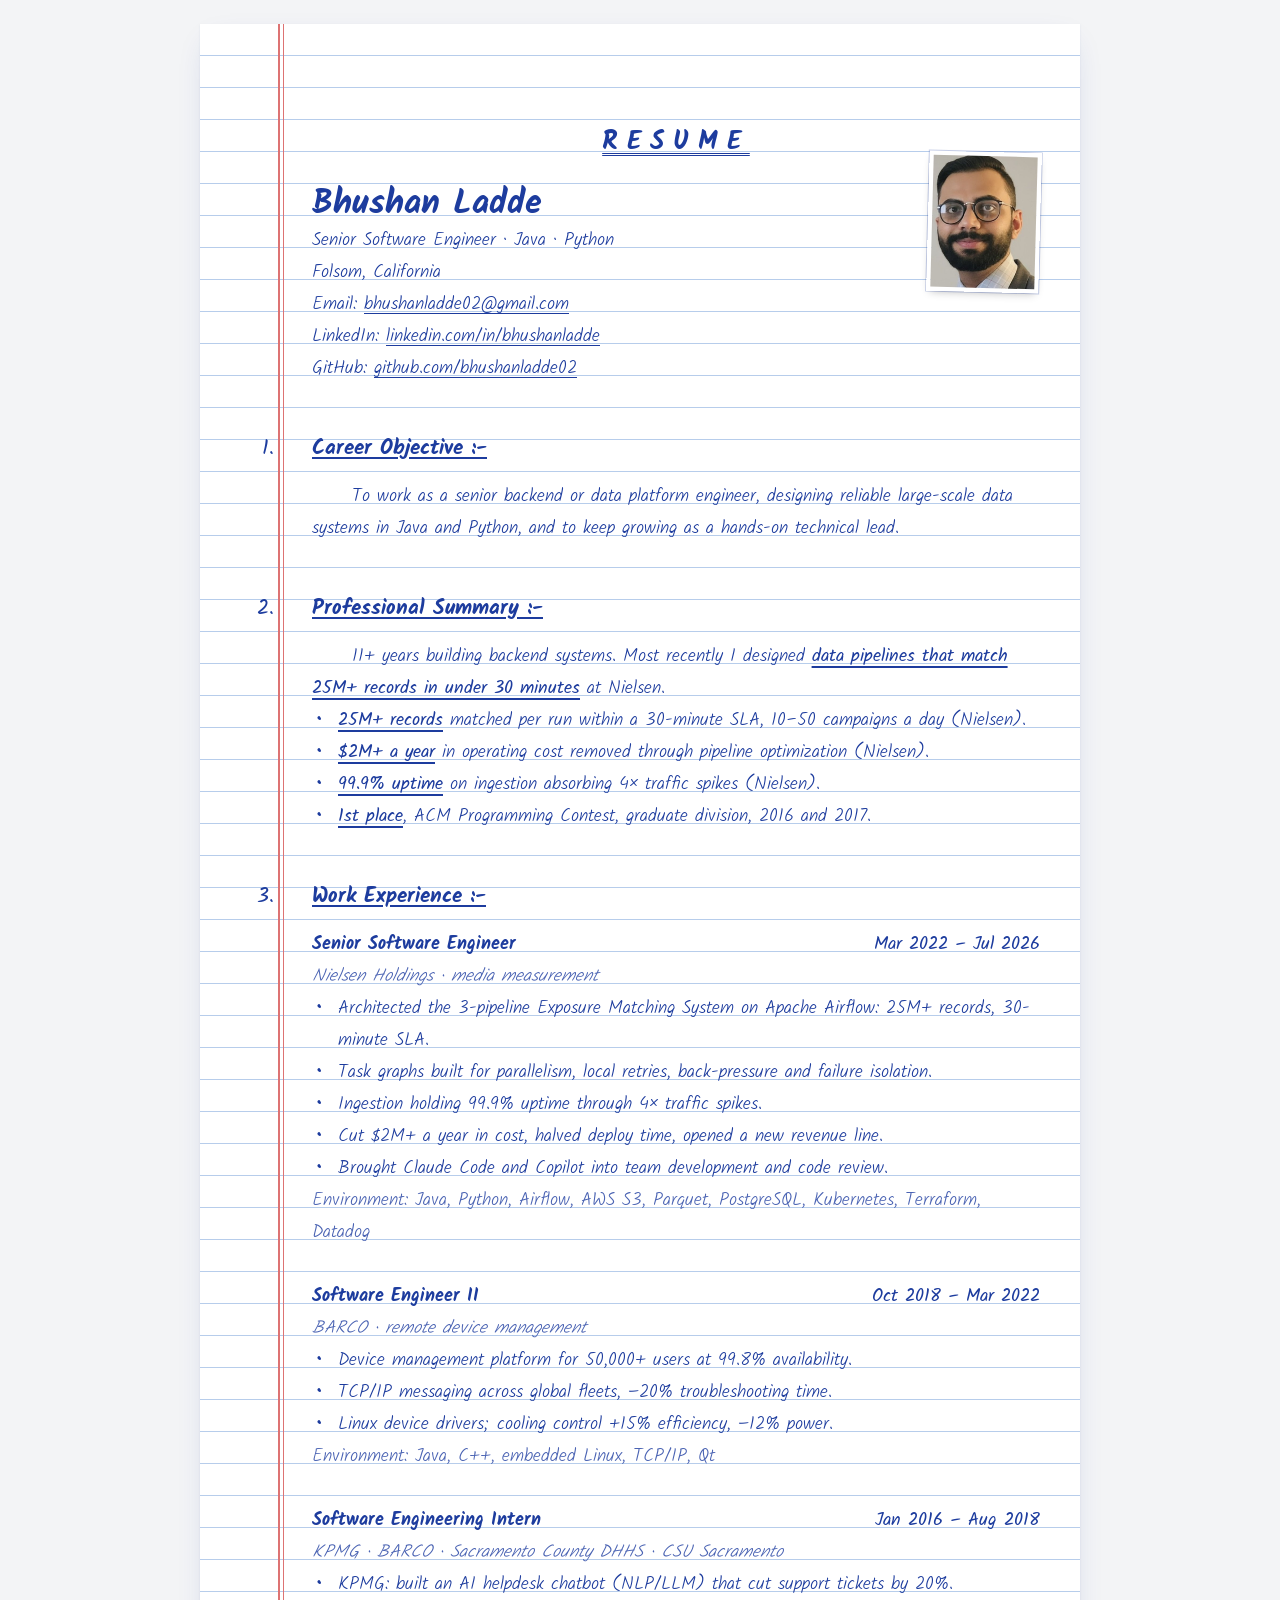
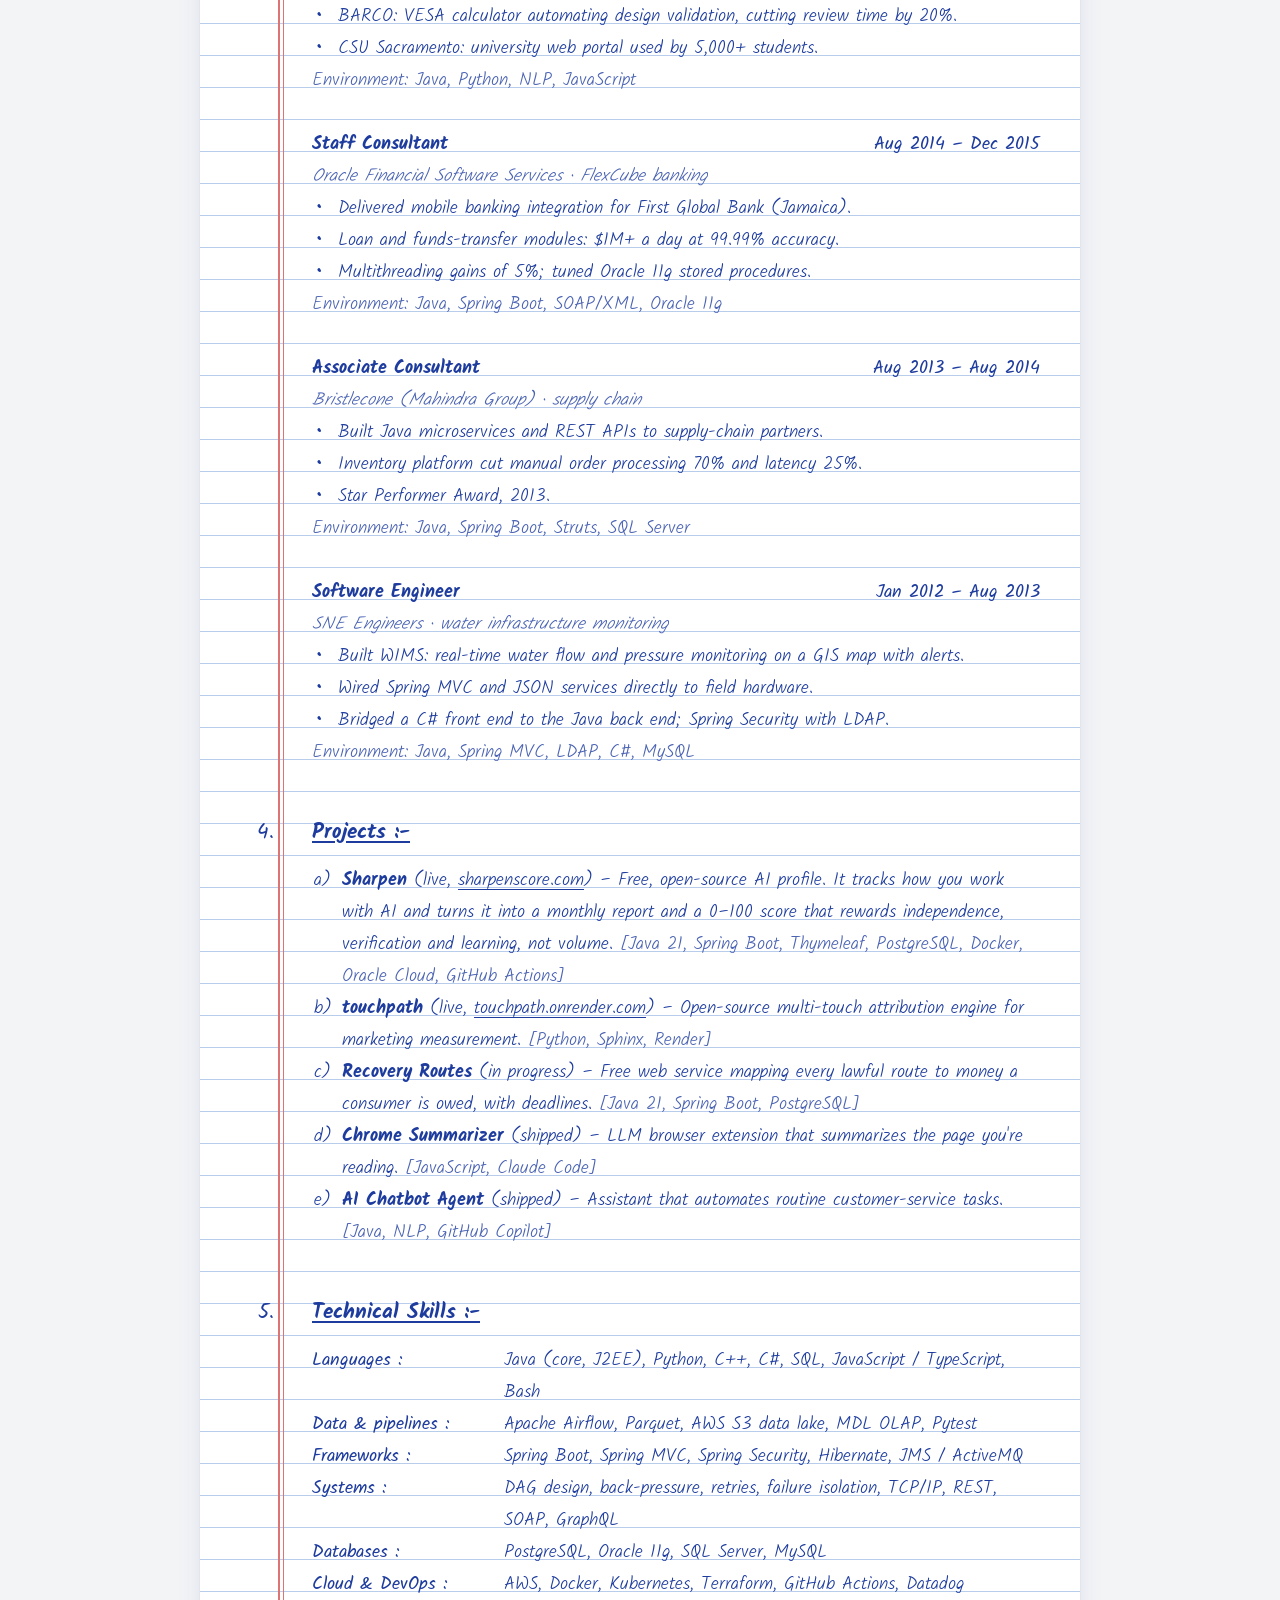
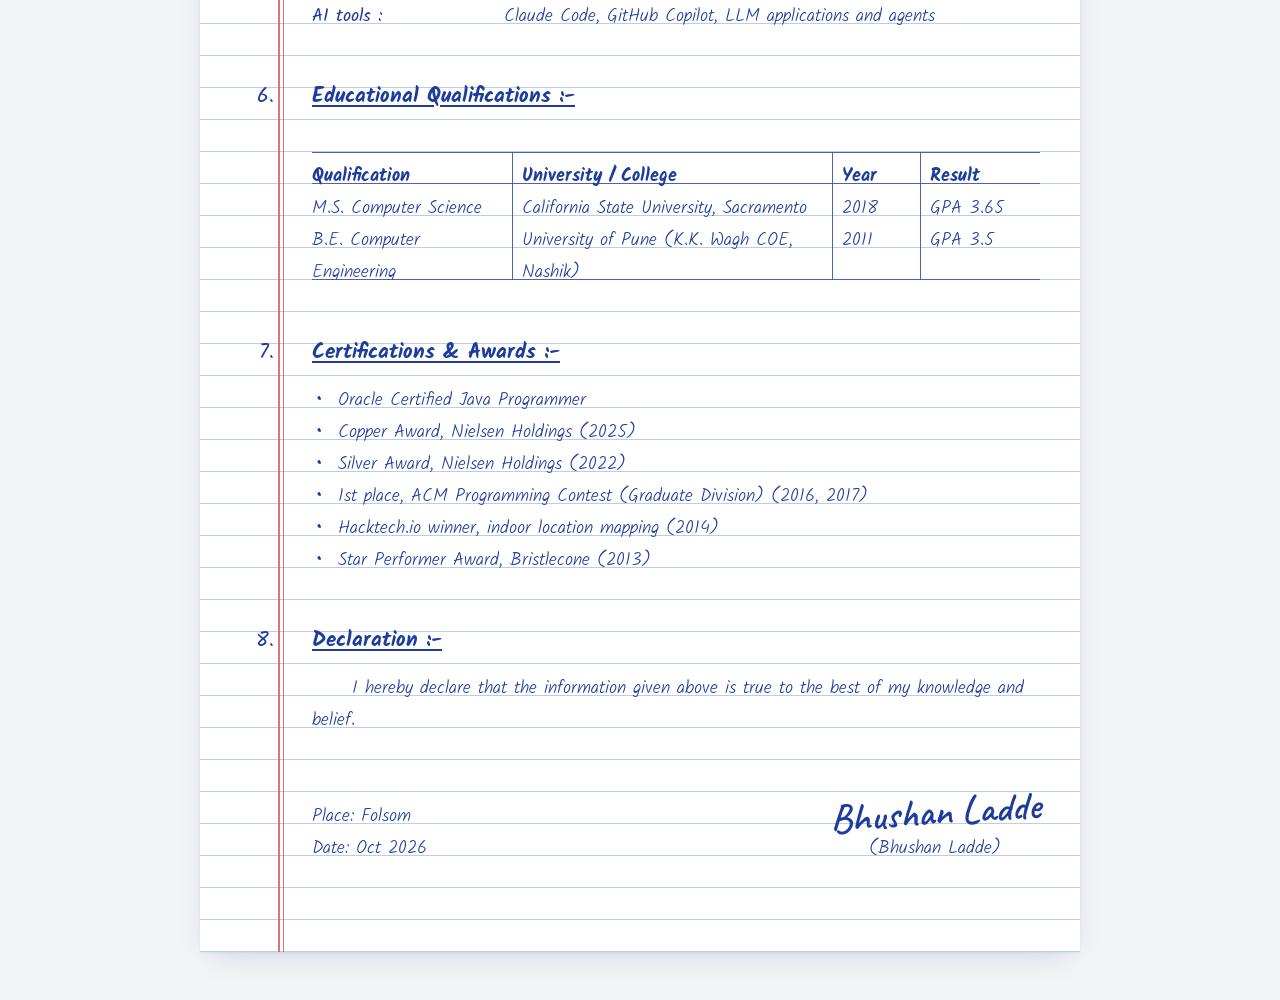
==== docs/index.html @ f9eb2c35 "Handwritten résumé site with Python build" ====
<!doctype html>
<html lang="en">
<head>
<meta charset="utf-8">
<meta name="viewport" content="width=device-width, initial-scale=1, viewport-fit=cover">
<title>Bhushan Ladde Résumé</title>
<meta name="description" content="Bhushan Ladde — Senior Software Engineer · Java · Python">
<link rel="stylesheet" href="style.css">
</head>
<body>
<main class="sheet">
  <img class="photo" src="headshot.jpg" alt="Bhushan Ladde" width="112" height="140">

  <p class="doc-title">RESUME</p>

  <header class="head">
    <h1>Bhushan Ladde</h1>
    <p>Senior Software Engineer · Java · Python</p>
    <p>Folsom, California</p>
    <p>Email: <a href="mailto:bhushanladde02@gmail.com">bhushanladde02@gmail.com</a></p>
    <p>LinkedIn: <a href="https://linkedin.com/in/bhushanladde" target="_blank" rel="noopener">linkedin.com/in/bhushanladde</a></p>
    <p>GitHub: <a href="https://github.com/bhushanladde02" target="_blank" rel="noopener">github.com/bhushanladde02</a></p>
  </header>

  <section>
    <h2><span class="no">1.</span>Career Objective :-</h2>
    <p class="para">To work as a senior backend or data platform engineer, designing reliable large-scale data systems in Java and Python, and to keep growing as a hands-on technical lead.</p>
  </section>

  <section>
    <h2><span class="no">2.</span>Professional Summary :-</h2>
    <p class="para">11+ years building backend systems. Most recently I designed <mark>data pipelines that match 25M+ records in under 30 minutes</mark> at Nielsen.</p>
    <ul class="pts">
      <li><mark>25M+ records</mark> matched per run within a 30-minute SLA, 10–50 campaigns a day (Nielsen).</li>
      <li><mark>$2M+ a year</mark> in operating cost removed through pipeline optimization (Nielsen).</li>
      <li><mark>99.9% uptime</mark> on ingestion absorbing 4× traffic spikes (Nielsen).</li>
      <li><mark>1st place</mark>, ACM Programming Contest, graduate division, 2016 and 2017.</li>
    </ul>
  </section>

  <section>
    <h2><span class="no">3.</span>Work Experience :-</h2>
    <article class="job">
      <div class="job-top"><b>Senior Software Engineer</b><span class="when">Mar 2022 – Jul 2026</span></div>
      <p class="org">Nielsen Holdings · media measurement</p>
      <ul>
        <li>Architected the 3-pipeline Exposure Matching System on Apache Airflow: 25M+ records, 30-minute SLA.</li>
        <li>Task graphs built for parallelism, local retries, back-pressure and failure isolation.</li>
        <li>Ingestion holding 99.9% uptime through 4× traffic spikes.</li>
        <li>Cut $2M+ a year in cost, halved deploy time, opened a new revenue line.</li>
        <li>Brought Claude Code and Copilot into team development and code review.</li>
      </ul>
      <p class="tech">Environment: Java, Python, Airflow, AWS S3, Parquet, PostgreSQL, Kubernetes, Terraform, Datadog</p>
    </article>
    <article class="job">
      <div class="job-top"><b>Software Engineer II</b><span class="when">Oct 2018 – Mar 2022</span></div>
      <p class="org">BARCO · remote device management</p>
      <ul>
        <li>Device management platform for 50,000+ users at 99.8% availability.</li>
        <li>TCP/IP messaging across global fleets, −20% troubleshooting time.</li>
        <li>Linux device drivers; cooling control +15% efficiency, −12% power.</li>
      </ul>
      <p class="tech">Environment: Java, C++, embedded Linux, TCP/IP, Qt</p>
    </article>
    <article class="job">
      <div class="job-top"><b>Software Engineering Intern</b><span class="when">Jan 2016 – Aug 2018</span></div>
      <p class="org">KPMG · BARCO · Sacramento County DHHS · CSU Sacramento</p>
      <ul>
        <li>KPMG: built an AI helpdesk chatbot (NLP/LLM) that cut support tickets by 20%.</li>
        <li>BARCO: VESA calculator automating design validation, cutting review time by 20%.</li>
        <li>CSU Sacramento: university web portal used by 5,000+ students.</li>
      </ul>
      <p class="tech">Environment: Java, Python, NLP, JavaScript</p>
    </article>
    <article class="job">
      <div class="job-top"><b>Staff Consultant</b><span class="when">Aug 2014 – Dec 2015</span></div>
      <p class="org">Oracle Financial Software Services · FlexCube banking</p>
      <ul>
        <li>Delivered mobile banking integration for First Global Bank (Jamaica).</li>
        <li>Loan and funds-transfer modules: $1M+ a day at 99.99% accuracy.</li>
        <li>Multithreading gains of 5%; tuned Oracle 11g stored procedures.</li>
      </ul>
      <p class="tech">Environment: Java, Spring Boot, SOAP/XML, Oracle 11g</p>
    </article>
    <article class="job">
      <div class="job-top"><b>Associate Consultant</b><span class="when">Aug 2013 – Aug 2014</span></div>
      <p class="org">Bristlecone (Mahindra Group) · supply chain</p>
      <ul>
        <li>Built Java microservices and REST APIs to supply-chain partners.</li>
        <li>Inventory platform cut manual order processing 70% and latency 25%.</li>
        <li>Star Performer Award, 2013.</li>
      </ul>
      <p class="tech">Environment: Java, Spring Boot, Struts, SQL Server</p>
    </article>
    <article class="job">
      <div class="job-top"><b>Software Engineer</b><span class="when">Jan 2012 – Aug 2013</span></div>
      <p class="org">SNE Engineers · water infrastructure monitoring</p>
      <ul>
        <li>Built WIMS: real-time water flow and pressure monitoring on a GIS map with alerts.</li>
        <li>Wired Spring MVC and JSON services directly to field hardware.</li>
        <li>Bridged a C# front end to the Java back end; Spring Security with LDAP.</li>
      </ul>
      <p class="tech">Environment: Java, Spring MVC, LDAP, C#, MySQL</p>
    </article>
  </section>

  <section>
    <h2><span class="no">4.</span>Projects :-</h2>
    <ol class="projects">
      <li><b>Sharpen</b> (live, <a href="https://sharpenscore.com" target="_blank" rel="noopener">sharpenscore.com</a>) – Free, open-source AI profile. It tracks how you work with AI and turns it into a monthly report and a 0–100 score that rewards independence, verification and learning, not volume. <span class="stack">[Java 21, Spring Boot, Thymeleaf, PostgreSQL, Docker, Oracle Cloud, GitHub Actions]</span></li>
      <li><b>touchpath</b> (live, <a href="https://touchpath.onrender.com" target="_blank" rel="noopener">touchpath.onrender.com</a>) – Open-source multi-touch attribution engine for marketing measurement. <span class="stack">[Python, Sphinx, Render]</span></li>
      <li><b>Recovery Routes</b> (in progress) – Free web service mapping every lawful route to money a consumer is owed, with deadlines. <span class="stack">[Java 21, Spring Boot, PostgreSQL]</span></li>
      <li><b>Chrome Summarizer</b> (shipped) – LLM browser extension that summarizes the page you&#x27;re reading. <span class="stack">[JavaScript, Claude Code]</span></li>
      <li><b>AI Chatbot Agent</b> (shipped) – Assistant that automates routine customer-service tasks. <span class="stack">[Java, NLP, GitHub Copilot]</span></li>
    </ol>
  </section>

  <section>
    <h2><span class="no">5.</span>Technical Skills :-</h2>
    <dl class="kv">
      <dt>Languages</dt><dd>Java (core, J2EE), Python, C++, C#, SQL, JavaScript / TypeScript, Bash</dd>
      <dt>Data &amp; pipelines</dt><dd>Apache Airflow, Parquet, AWS S3 data lake, MDL OLAP, Pytest</dd>
      <dt>Frameworks</dt><dd>Spring Boot, Spring MVC, Spring Security, Hibernate, JMS / ActiveMQ</dd>
      <dt>Systems</dt><dd>DAG design, back-pressure, retries, failure isolation, TCP/IP, REST, SOAP, GraphQL</dd>
      <dt>Databases</dt><dd>PostgreSQL, Oracle 11g, SQL Server, MySQL</dd>
      <dt>Cloud &amp; DevOps</dt><dd>AWS, Docker, Kubernetes, Terraform, GitHub Actions, Datadog</dd>
      <dt>AI tools</dt><dd>Claude Code, GitHub Copilot, LLM applications and agents</dd>
    </dl>
  </section>

  <section>
    <h2><span class="no">6.</span>Educational Qualifications :-</h2>
    <div class="table-wrap">
      <div class="edu" role="table" aria-label="Educational qualifications">
        <div class="tr th" role="row"><span role="columnheader"><i>Qualification</i></span><span role="columnheader"><i>University / College</i></span><span role="columnheader"><i>Year</i></span><span role="columnheader"><i>Result</i></span></div>
        <div class="tr" role="row"><span role="cell"><i>M.S. Computer Science</i></span><span role="cell"><i>California State University, Sacramento</i></span><span role="cell"><i>2018</i></span><span role="cell"><i>GPA 3.65</i></span></div>
        <div class="tr" role="row"><span role="cell"><i>B.E. Computer Engineering</i></span><span role="cell"><i>University of Pune (K.K. Wagh COE, Nashik)</i></span><span role="cell"><i>2011</i></span><span role="cell"><i>GPA 3.5</i></span></div>
      </div>
    </div>
  </section>

  <section>
    <h2><span class="no">7.</span>Certifications &amp; Awards :-</h2>
    <ul class="pts">
      <li>Oracle Certified Java Programmer</li>
      <li>Copper Award, Nielsen Holdings (2025)</li>
      <li>Silver Award, Nielsen Holdings (2022)</li>
      <li>1st place, ACM Programming Contest (Graduate Division) (2016, 2017)</li>
      <li>Hacktech.io winner, indoor location mapping (2014)</li>
      <li>Star Performer Award, Bristlecone (2013)</li>
    </ul>
  </section>

  <section>
    <h2><span class="no">8.</span>Declaration :-</h2>
    <p class="para">I hereby declare that the information given above is true to the best of my knowledge and belief.</p>
    <div class="sign">
      <div><p>Place: Folsom</p><p>Date: Oct 2026</p></div>
      <div class="sig"><p class="scrawl">Bhushan Ladde</p><p>(Bhushan Ladde)</p></div>
    </div>
  </section>
</main>
</body>
</html>
---- docs/style.css ----
/* Handwritten résumé on an exam answer sheet.
   Rule: every line box is 32px (or 64px) tall and every gap is a multiple of 32px,
   so all writing sits on the printed lines. Nothing in the flow may add borders or
   odd padding on top/bottom; decorative lines use box-shadow, which takes no space. */
@font-face{font-family:"Kalam";font-style:normal;font-weight:300;font-display:swap;src:url(fonts/kalam-latin-300-normal.woff2) format("woff2")}
@font-face{font-family:"Kalam";font-style:normal;font-weight:400;font-display:swap;src:url(fonts/kalam-latin-400-normal.woff2) format("woff2")}
@font-face{font-family:"Kalam";font-style:normal;font-weight:700;font-display:swap;src:url(fonts/kalam-latin-700-normal.woff2) format("woff2")}
@font-face{font-family:"Caveat";font-style:normal;font-weight:600;font-display:swap;src:url(fonts/caveat-latin-600-normal.woff2) format("woff2")}

:root{
  --paper:#FFFFFF; --desk:#F3F4F6;
  --ink:#1D3C9E;          /* blue ballpoint */
  --ink-soft:#4A63B3;     /* same ink, lighter pressure */
  --rule:#B7CDEB;         /* printed blue lines */
  --margin:#DD7373;       /* red margin */
  --u:32px;
  --hand:"Kalam","Segoe Print","Bradley Hand","Comic Neue",cursive;
  --sign:"Caveat","Segoe Script","Bradley Hand",cursive;
  --pad-left:112px; --margin-x:84px;
  color-scheme:light;
}
@media (max-width:640px){:root{--pad-left:52px;--margin-x:36px}}

*{box-sizing:border-box}
html,body{margin:0}
body{background:var(--desk);color:var(--ink);font-family:var(--hand);font-weight:300;font-size:18px;line-height:var(--u);
  padding-block:24px 48px;padding-left:max(12px,env(safe-area-inset-left,0px));padding-right:max(12px,env(safe-area-inset-right,0px))}
@media (max-width:640px){body{font-size:16.5px;padding-block:0;padding-left:max(0px,env(safe-area-inset-left,0px));padding-right:max(0px,env(safe-area-inset-right,0px))}}
h1,h2,p,ul,ol,dl,dd,dt{margin:0;padding:0}
ul,ol{list-style:none}
b,strong,h1,h2{font-weight:700}
a{color:var(--ink);text-decoration:underline;text-decoration-thickness:1px;text-underline-offset:4px}
a:focus-visible{outline:2px dashed var(--ink);outline-offset:2px}
/* Sit the ink on the printed line. Kalam's baseline lands 20px into each 32px line box;
   shifting text 9px (visual only, no layout change) puts it just above the rule.
   Two-line items (64px box) get a larger shift so their baseline meets the lower rule. */
.sheet :is(p,li,h1,h2,dt,dd,.job-top){position:relative;top:9px}
.sheet h2{top:24px}
.sheet .head h1{top:20px}
.sheet .doc-title{top:22px}
.sheet .scrawl{top:20px}
.tr span > i{font-style:normal;position:relative;top:9px}

mark{background:none;color:inherit;font-weight:400;text-decoration:underline;text-decoration-thickness:1.5px;text-underline-offset:5px}

/* the answer sheet */
.sheet{position:relative;max-width:880px;margin:0 auto;background-color:var(--paper);
  padding:calc(var(--u)*2) 40px calc(var(--u)*3) var(--pad-left);
  background-image:
    linear-gradient(to right,transparent calc(var(--margin-x) - 6px),var(--margin) calc(var(--margin-x) - 6px) calc(var(--margin-x) - 4.5px),transparent calc(var(--margin-x) - 4.5px) calc(var(--margin-x) - 1.5px),var(--margin) calc(var(--margin-x) - 1.5px) var(--margin-x),transparent var(--margin-x)),
    linear-gradient(to bottom,transparent calc(var(--u) - 1px),var(--rule) calc(var(--u) - 1px));
  background-size:100% 100%,100% var(--u);
  box-shadow:0 1px 2px rgba(29,60,158,.08),0 10px 30px -12px rgba(29,60,158,.22)}
@media (max-width:640px){.sheet{padding-right:16px;box-shadow:none}}

/* pasted passport photo */
.photo{position:absolute;top:calc(var(--u)*4);right:40px;width:112px;height:140px;object-fit:cover;object-position:50% 25%;
  border:4px solid #fff;box-shadow:0 0 0 1px rgba(29,60,158,.25),0 4px 10px -4px rgba(0,0,0,.3);transform:rotate(1.5deg)}
@media (max-width:640px){.photo{top:calc(var(--u)*4);right:14px;width:80px;height:100px;border-width:3px}}

.doc-title{text-align:center;font-weight:700;font-size:26px;line-height:calc(var(--u)*2);letter-spacing:.35em;
  text-decoration:underline double;text-decoration-thickness:1px;text-underline-offset:4px}

.head{padding-right:160px}
@media (max-width:640px){.head{padding-right:96px}}
.head h1{font-size:34px;line-height:calc(var(--u)*2)}
@media (max-width:640px){.head h1{font-size:26px}}
.head p{overflow-wrap:anywhere}

section{margin-top:var(--u)}
h2{position:relative;font-size:21px;line-height:calc(var(--u)*2);text-decoration:underline;text-decoration-thickness:1.5px;text-underline-offset:3px}
h2 .no{position:absolute;right:100%;margin-right:calc(var(--pad-left) - var(--margin-x) + 10px);text-decoration:none;font-weight:400;display:inline-block}
@media (max-width:640px){h2{font-size:19px}}
.para{text-indent:2.2em}

.pts li,.job li{position:relative;padding-left:26px}
.pts li::before,.job li::before{content:"•";position:absolute;left:5px;font-weight:700}

.job + .job{margin-top:var(--u)}
.job-top{display:flex;justify-content:space-between;flex-wrap:wrap;column-gap:24px}
.job-top b{font-weight:700}
.job-top .when{font-weight:400;white-space:nowrap}
.job .org{color:var(--ink-soft);font-style:italic}
.job .tech{color:var(--ink-soft)}
.job .tech span{text-decoration:underline;text-underline-offset:4px}

.projects{counter-reset:p}
.projects li{position:relative;padding-left:30px;counter-increment:p}
.projects li::before{content:counter(p,lower-alpha) ")";position:absolute;left:2px}
.projects .stack{color:var(--ink-soft)}

.kv{display:grid;grid-template-columns:180px 1fr;column-gap:12px}
.kv dt{font-weight:400}
.kv dt::after{content:" :"}
@media (max-width:640px){.kv{grid-template-columns:1fr}.kv dt{font-weight:700}.kv dd{padding-left:16px}}

.table-wrap{overflow-x:auto;margin-top:var(--u)}
.edu{min-width:560px}
.edu{box-shadow:inset 0 -1px 0 var(--ink-soft)}
.tr{display:grid;grid-template-columns:1.25fr 2fr .55fr .75fr}
.th{font-weight:700;box-shadow:inset 0 -1px 0 var(--ink-soft),inset 0 1px 0 var(--ink-soft)}
.tr span{padding:0 10px;box-shadow:inset 1px 0 0 var(--ink-soft)}
.tr span:first-child{padding-left:0;box-shadow:none}

.sign{display:flex;justify-content:space-between;align-items:flex-end;flex-wrap:wrap;gap:0 24px;margin-top:var(--u)}
.sig{text-align:center}
.scrawl{font-family:var(--sign);font-weight:600;font-size:40px;line-height:calc(var(--u)*2);transform:rotate(-4deg)}
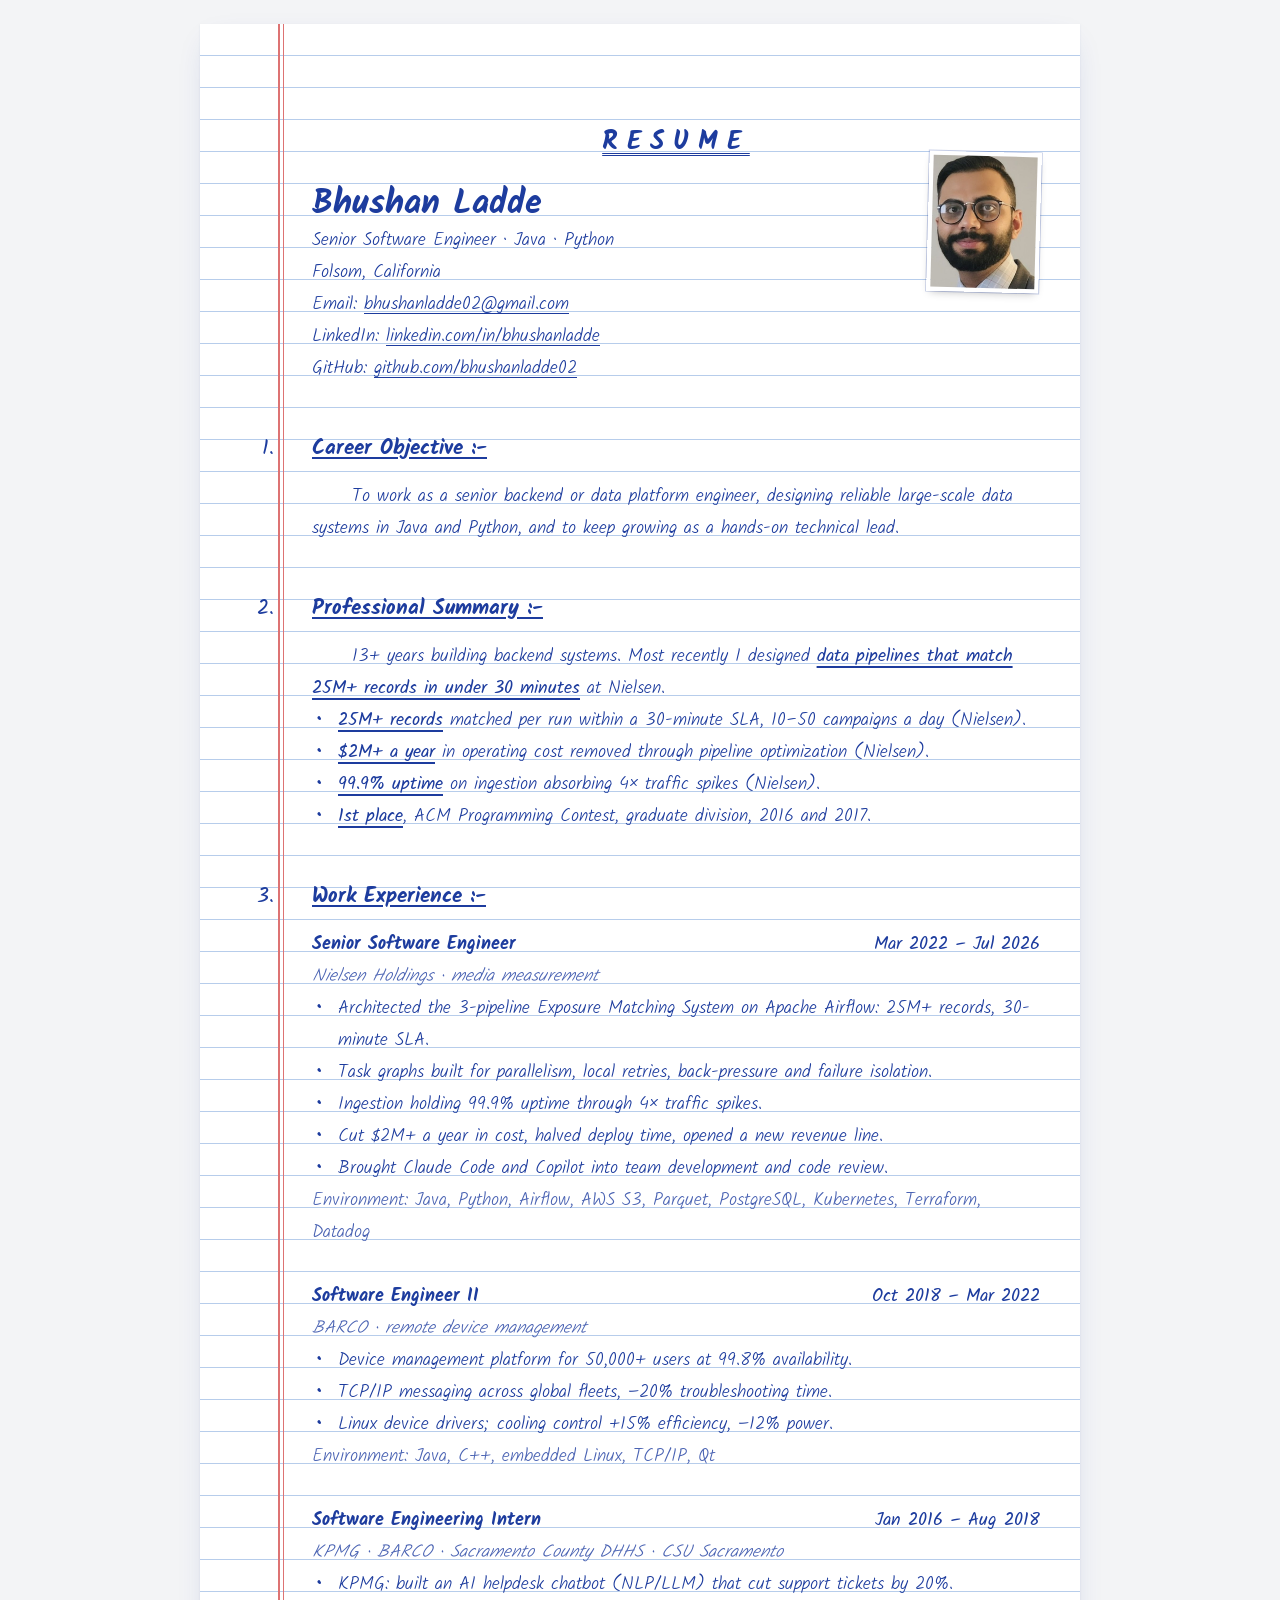
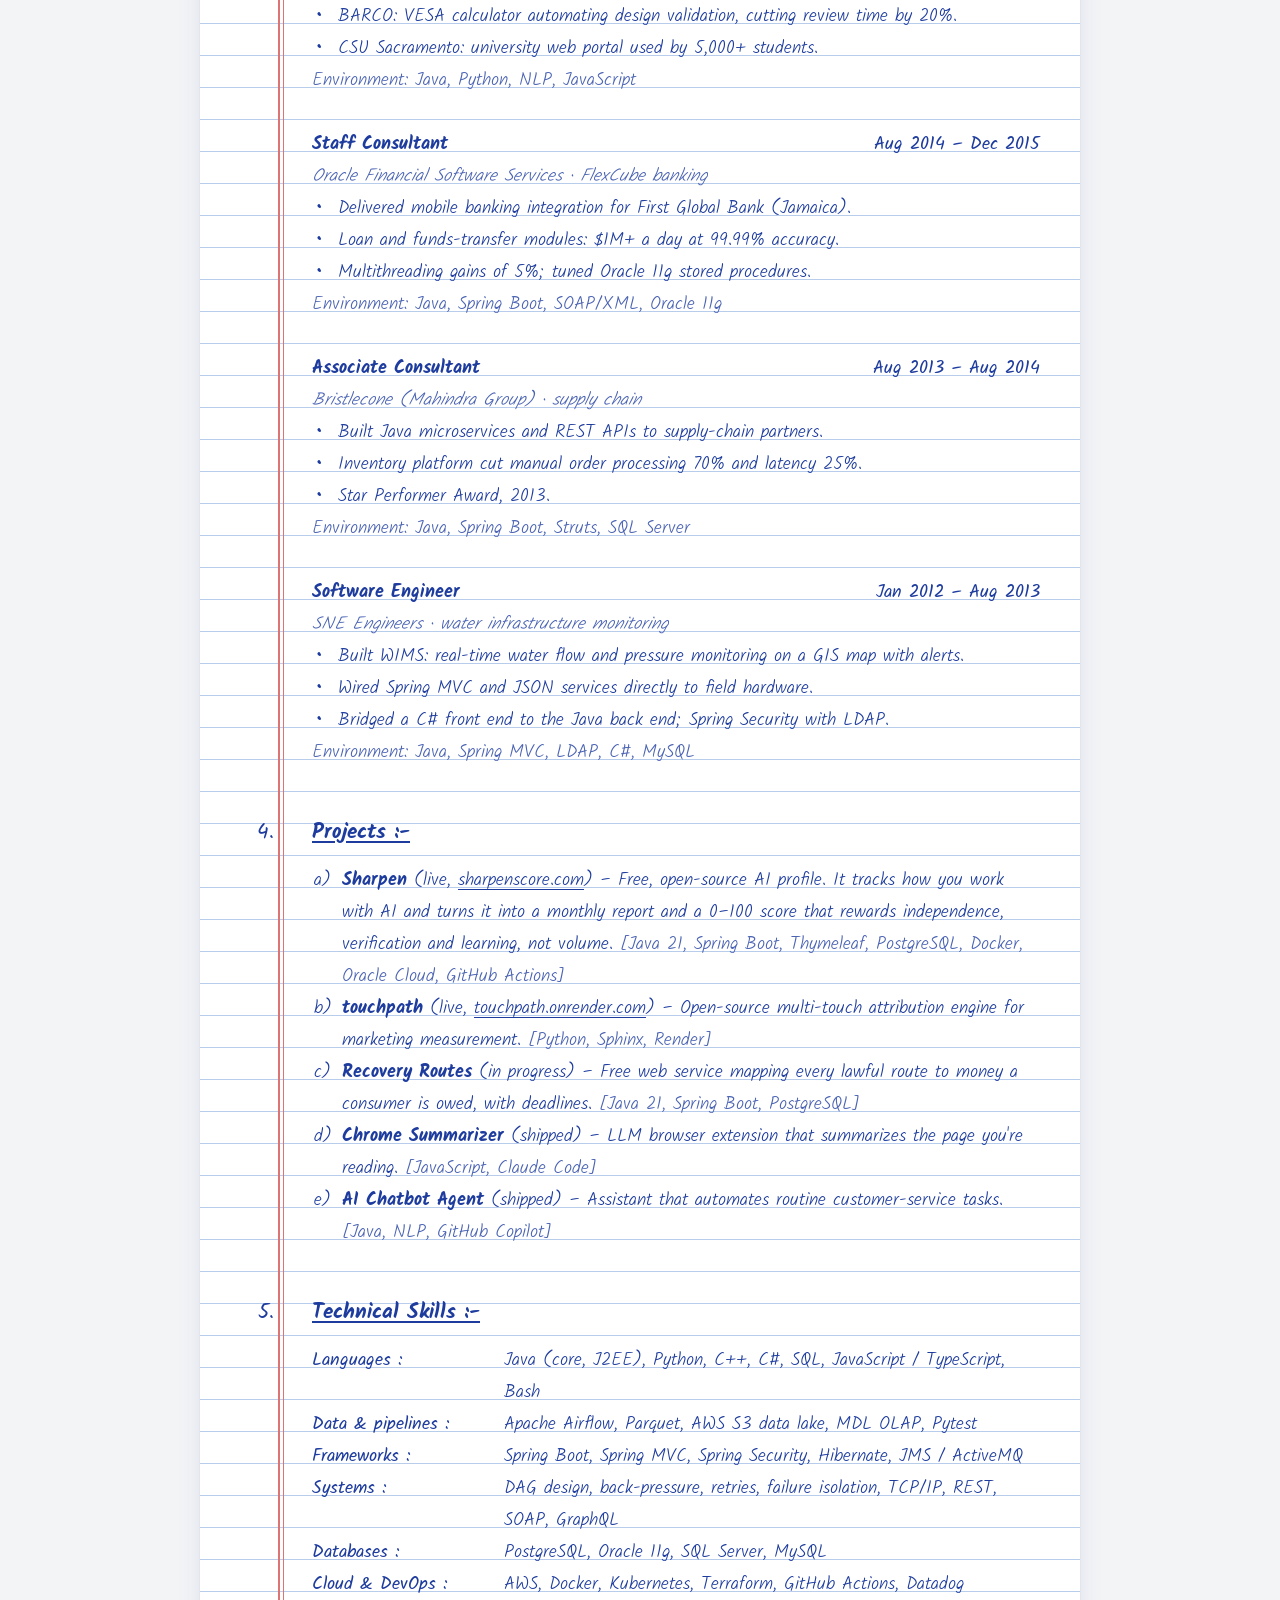
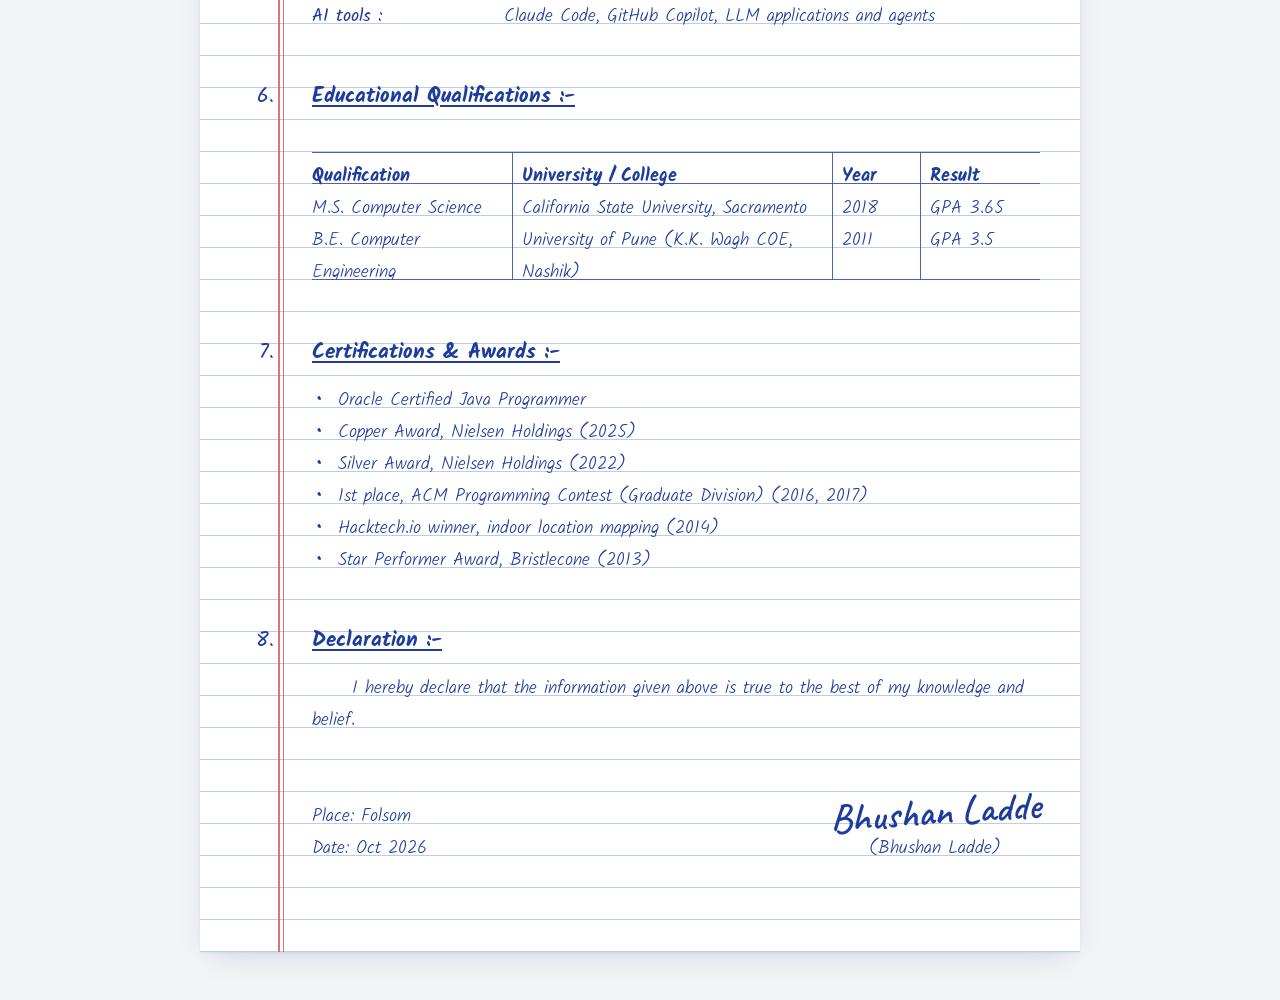
==== commit 850f984e: "Update experience to 13+ years" ====
--- a/docs/index.html
+++ b/docs/index.html
@@ -29,7 +29,7 @@
 
   <section>
     <h2><span class="no">2.</span>Professional Summary :-</h2>
-    <p class="para">11+ years building backend systems. Most recently I designed <mark>data pipelines that match 25M+ records in under 30 minutes</mark> at Nielsen.</p>
+    <p class="para">13+ years building backend systems. Most recently I designed <mark>data pipelines that match 25M+ records in under 30 minutes</mark> at Nielsen.</p>
     <ul class="pts">
       <li><mark>25M+ records</mark> matched per run within a 30-minute SLA, 10–50 campaigns a day (Nielsen).</li>
       <li><mark>$2M+ a year</mark> in operating cost removed through pipeline optimization (Nielsen).</li>
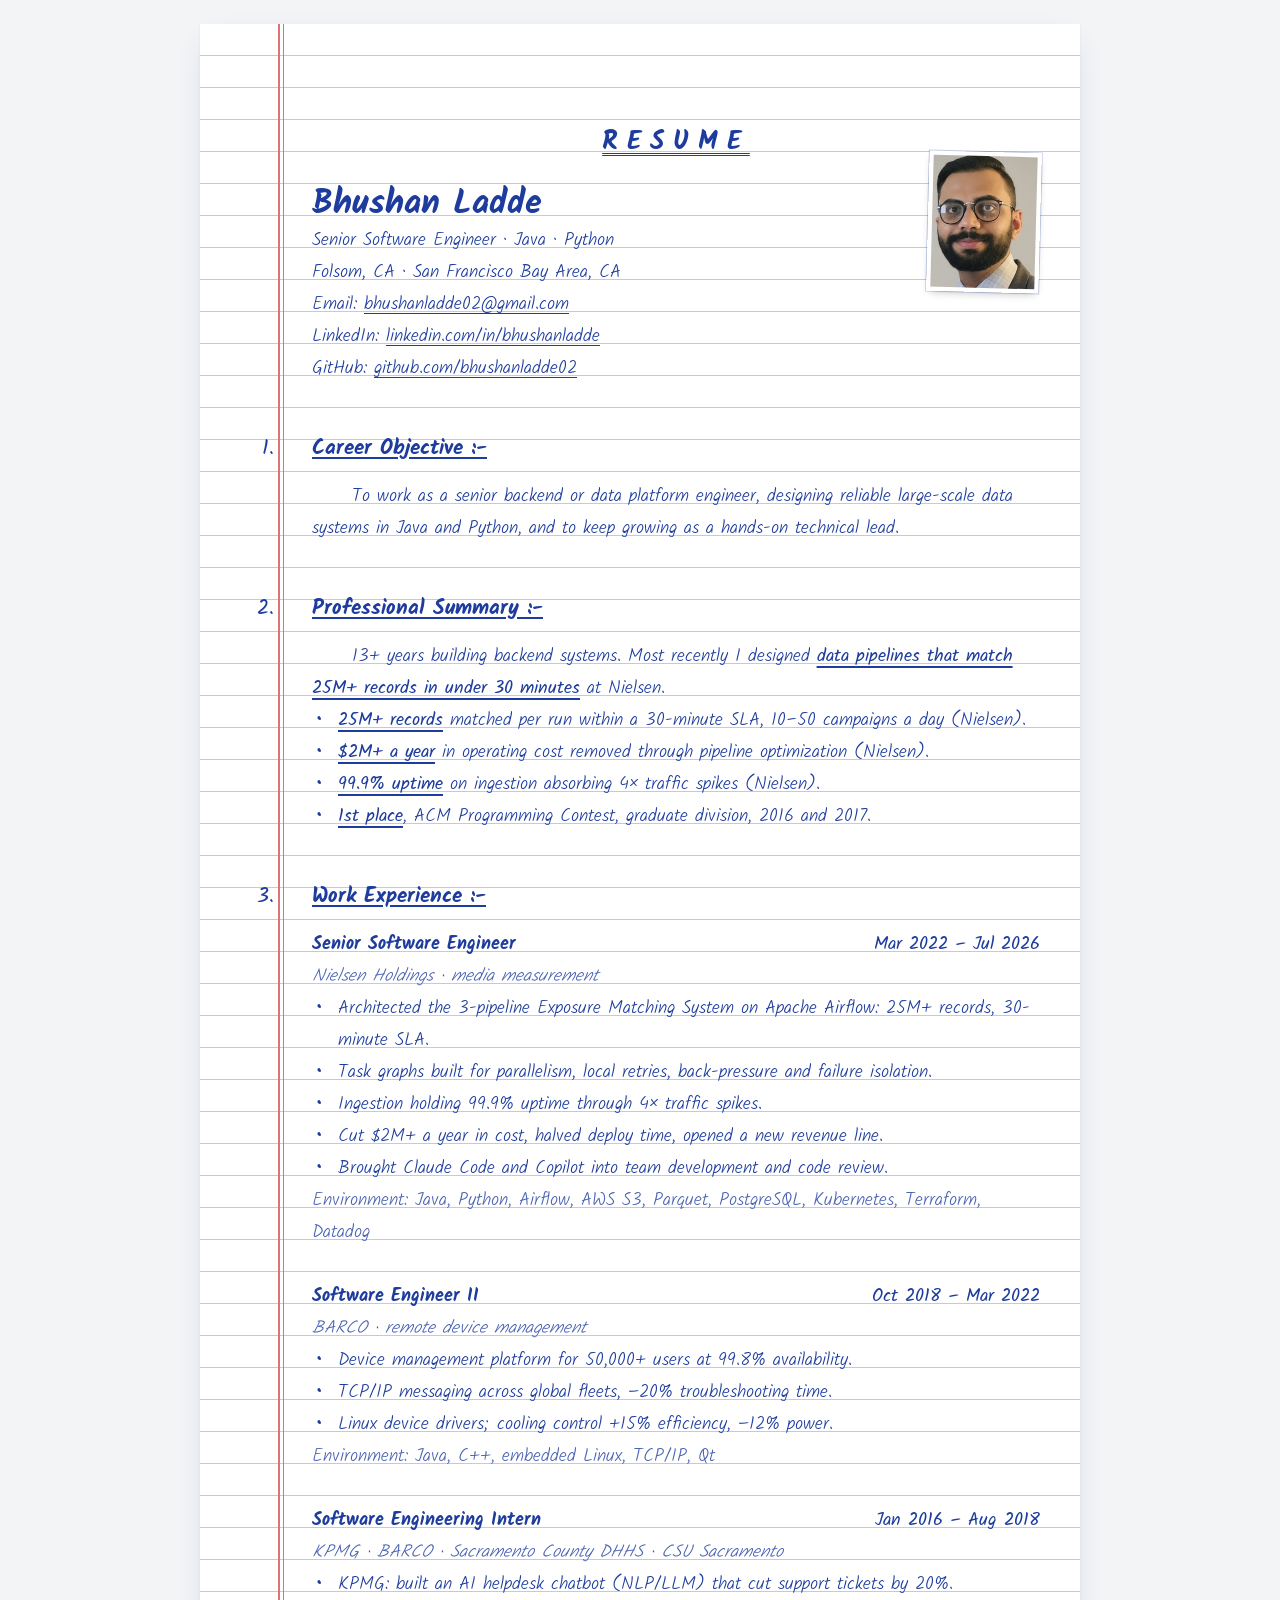
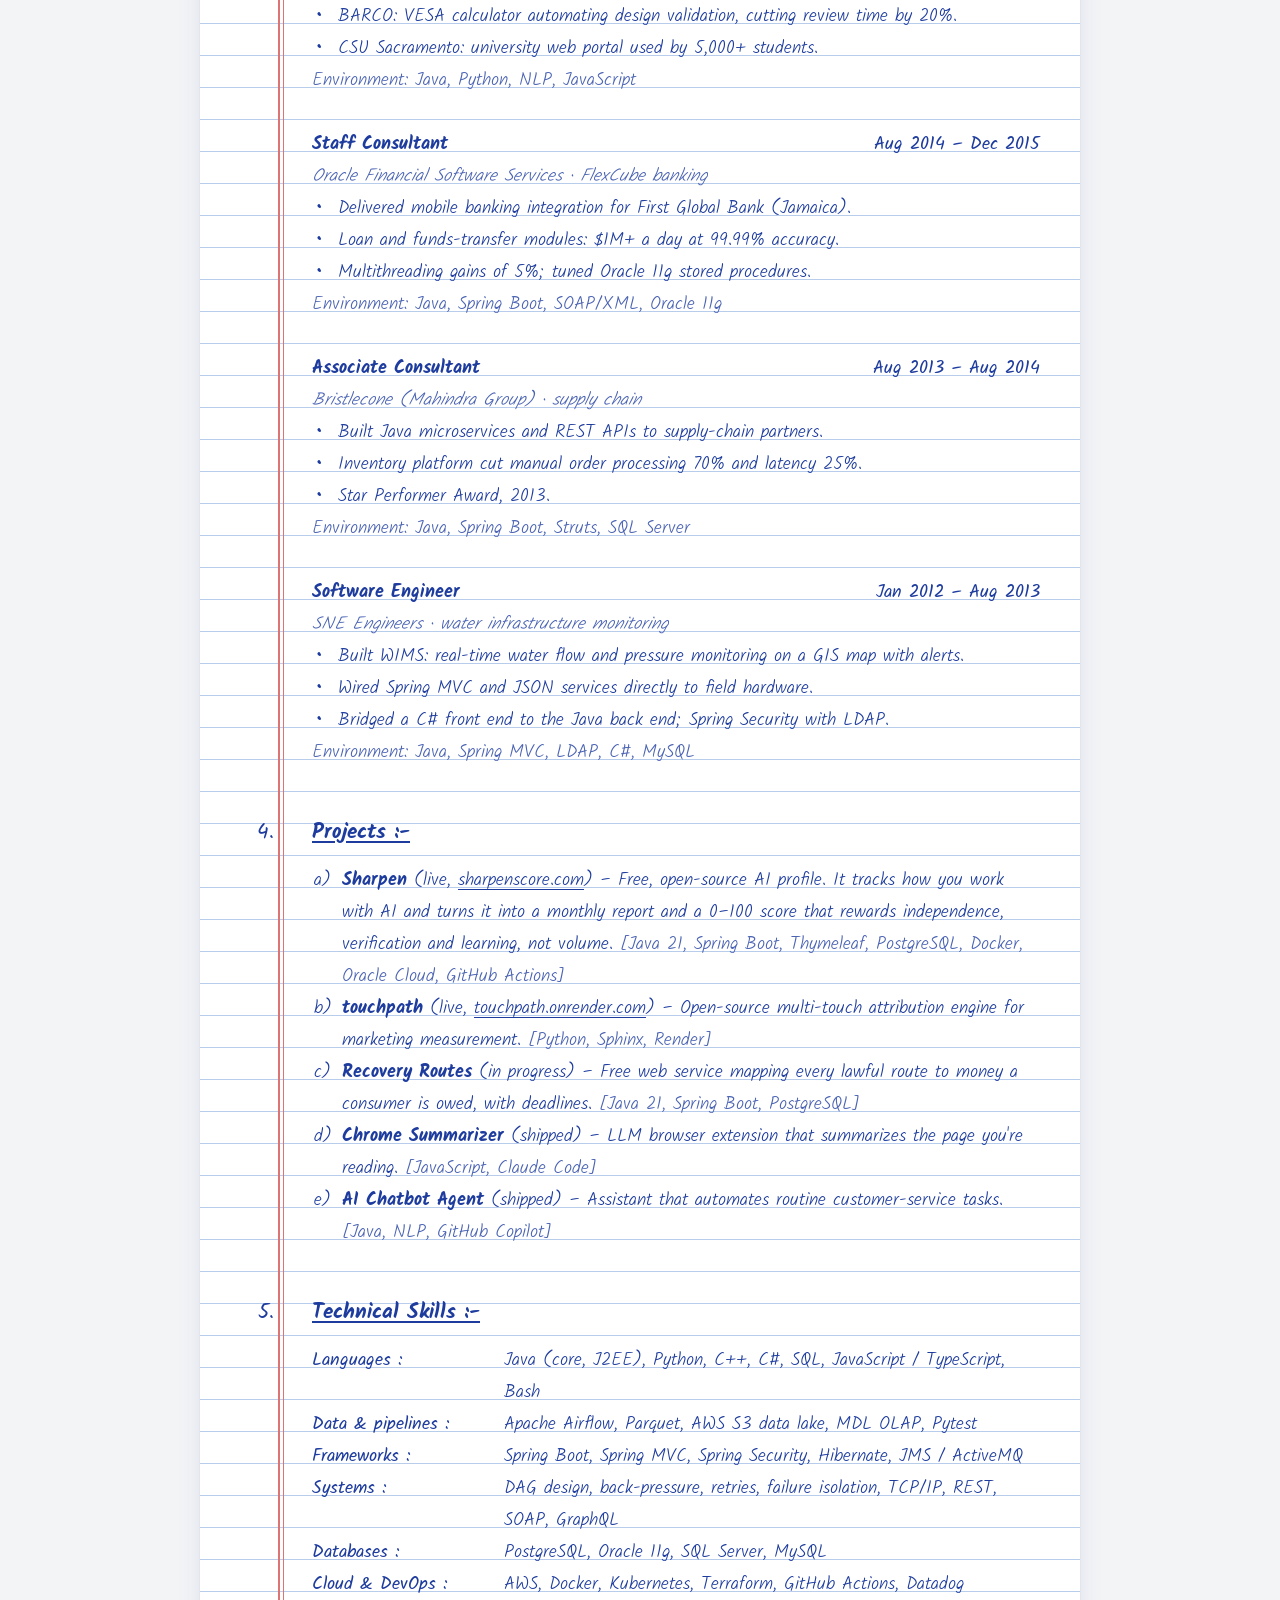
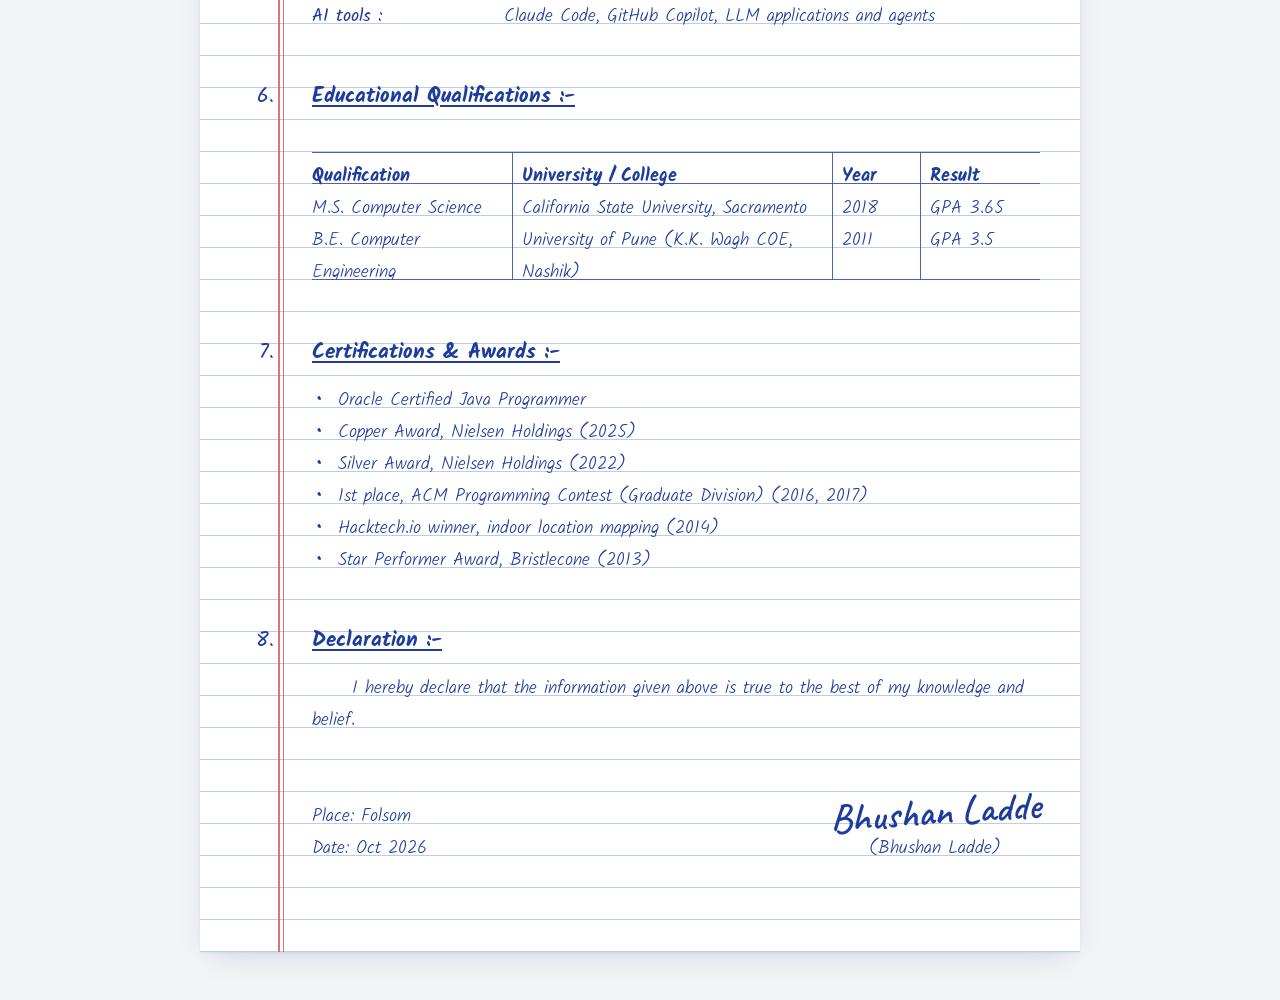
==== commit aa01b77f: "Update location and experience" ====
--- a/docs/index.html
+++ b/docs/index.html
@@ -16,7 +16,7 @@
   <header class="head">
     <h1>Bhushan Ladde</h1>
     <p>Senior Software Engineer · Java · Python</p>
-    <p>Folsom, California</p>
+    <p>Folsom, CA · San Francisco Bay Area, CA</p>
     <p>Email: <a href="mailto:bhushanladde02@gmail.com">bhushanladde02@gmail.com</a></p>
     <p>LinkedIn: <a href="https://linkedin.com/in/bhushanladde" target="_blank" rel="noopener">linkedin.com/in/bhushanladde</a></p>
     <p>GitHub: <a href="https://github.com/bhushanladde02" target="_blank" rel="noopener">github.com/bhushanladde02</a></p>
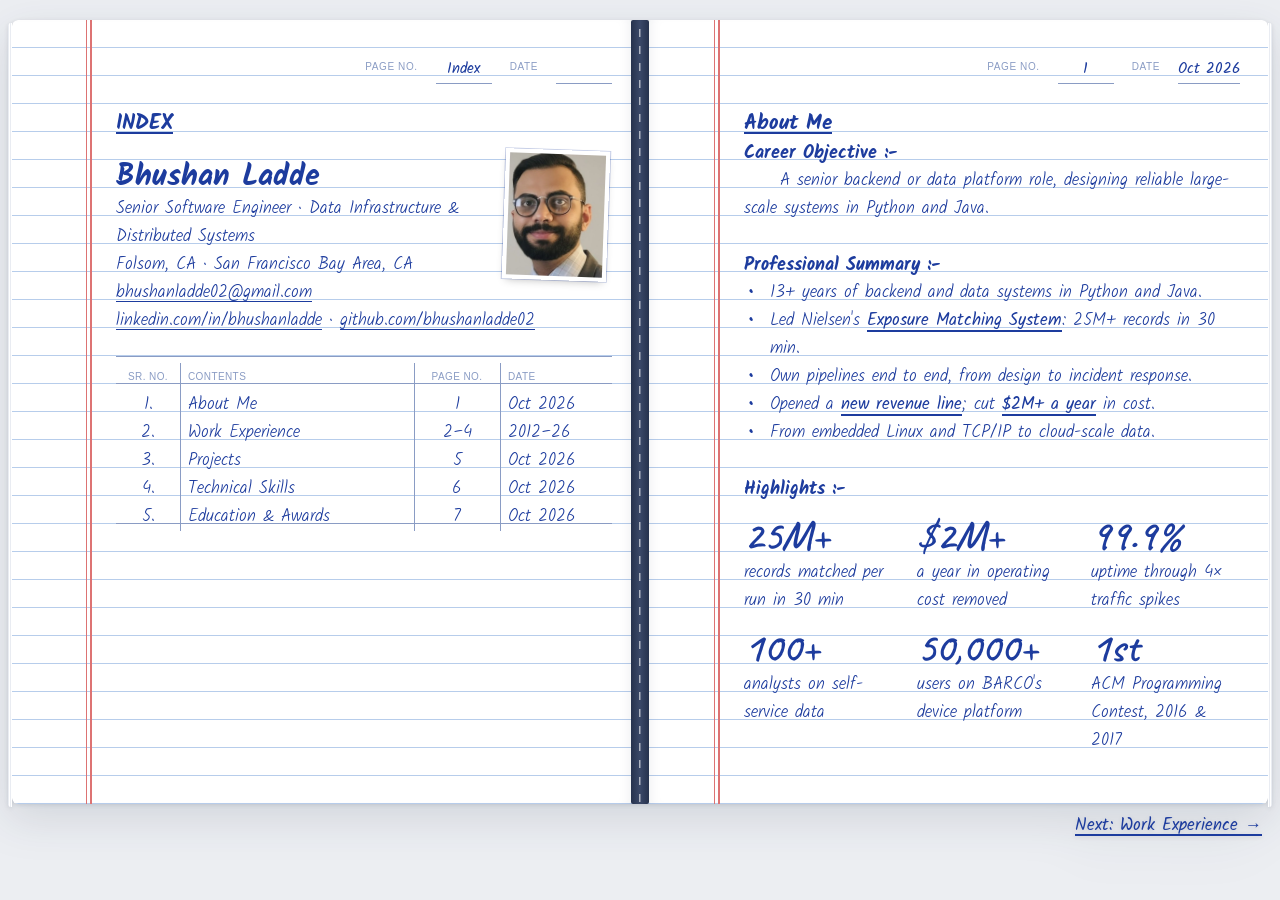
==== commit 7c338b0d: "Notebook résumé: equal pages, two-page spreads, no scrolling" ====
--- a/docs/index.html
+++ b/docs/index.html
@@ -4,161 +4,56 @@
 <meta charset="utf-8">
 <meta name="viewport" content="width=device-width, initial-scale=1, viewport-fit=cover">
 <title>Bhushan Ladde Résumé</title>
-<meta name="description" content="Bhushan Ladde — Senior Software Engineer · Java · Python">
+<meta name="description" content="Bhushan Ladde — Senior Software Engineer · Data Infrastructure &amp; Distributed Systems. A résumé written in an old-school notebook.">
 <link rel="stylesheet" href="style.css">
 </head>
 <body>
-<main class="sheet">
-  <img class="photo" src="headshot.jpg" alt="Bhushan Ladde" width="112" height="140">
-
-  <p class="doc-title">RESUME</p>
-
-  <header class="head">
-    <h1>Bhushan Ladde</h1>
-    <p>Senior Software Engineer · Java · Python</p>
-    <p>Folsom, CA · San Francisco Bay Area, CA</p>
-    <p>Email: <a href="mailto:bhushanladde02@gmail.com">bhushanladde02@gmail.com</a></p>
-    <p>LinkedIn: <a href="https://linkedin.com/in/bhushanladde" target="_blank" rel="noopener">linkedin.com/in/bhushanladde</a></p>
-    <p>GitHub: <a href="https://github.com/bhushanladde02" target="_blank" rel="noopener">github.com/bhushanladde02</a></p>
-  </header>
-
-  <section>
-    <h2><span class="no">1.</span>Career Objective :-</h2>
-    <p class="para">To work as a senior backend or data platform engineer, designing reliable large-scale data systems in Java and Python, and to keep growing as a hands-on technical lead.</p>
-  </section>
-
-  <section>
-    <h2><span class="no">2.</span>Professional Summary :-</h2>
-    <p class="para">13+ years building backend systems. Most recently I designed <mark>data pipelines that match 25M+ records in under 30 minutes</mark> at Nielsen.</p>
-    <ul class="pts">
-      <li><mark>25M+ records</mark> matched per run within a 30-minute SLA, 10–50 campaigns a day (Nielsen).</li>
-      <li><mark>$2M+ a year</mark> in operating cost removed through pipeline optimization (Nielsen).</li>
-      <li><mark>99.9% uptime</mark> on ingestion absorbing 4× traffic spikes (Nielsen).</li>
-      <li><mark>1st place</mark>, ACM Programming Contest, graduate division, 2016 and 2017.</li>
-    </ul>
-  </section>
-
-  <section>
-    <h2><span class="no">3.</span>Work Experience :-</h2>
-    <article class="job">
-      <div class="job-top"><b>Senior Software Engineer</b><span class="when">Mar 2022 – Jul 2026</span></div>
-      <p class="org">Nielsen Holdings · media measurement</p>
-      <ul>
-        <li>Architected the 3-pipeline Exposure Matching System on Apache Airflow: 25M+ records, 30-minute SLA.</li>
-        <li>Task graphs built for parallelism, local retries, back-pressure and failure isolation.</li>
-        <li>Ingestion holding 99.9% uptime through 4× traffic spikes.</li>
-        <li>Cut $2M+ a year in cost, halved deploy time, opened a new revenue line.</li>
-        <li>Brought Claude Code and Copilot into team development and code review.</li>
-      </ul>
-      <p class="tech">Environment: Java, Python, Airflow, AWS S3, Parquet, PostgreSQL, Kubernetes, Terraform, Datadog</p>
-    </article>
-    <article class="job">
-      <div class="job-top"><b>Software Engineer II</b><span class="when">Oct 2018 – Mar 2022</span></div>
-      <p class="org">BARCO · remote device management</p>
-      <ul>
-        <li>Device management platform for 50,000+ users at 99.8% availability.</li>
-        <li>TCP/IP messaging across global fleets, −20% troubleshooting time.</li>
-        <li>Linux device drivers; cooling control +15% efficiency, −12% power.</li>
-      </ul>
-      <p class="tech">Environment: Java, C++, embedded Linux, TCP/IP, Qt</p>
-    </article>
-    <article class="job">
-      <div class="job-top"><b>Software Engineering Intern</b><span class="when">Jan 2016 – Aug 2018</span></div>
-      <p class="org">KPMG · BARCO · Sacramento County DHHS · CSU Sacramento</p>
-      <ul>
-        <li>KPMG: built an AI helpdesk chatbot (NLP/LLM) that cut support tickets by 20%.</li>
-        <li>BARCO: VESA calculator automating design validation, cutting review time by 20%.</li>
-        <li>CSU Sacramento: university web portal used by 5,000+ students.</li>
-      </ul>
-      <p class="tech">Environment: Java, Python, NLP, JavaScript</p>
-    </article>
-    <article class="job">
-      <div class="job-top"><b>Staff Consultant</b><span class="when">Aug 2014 – Dec 2015</span></div>
-      <p class="org">Oracle Financial Software Services · FlexCube banking</p>
-      <ul>
-        <li>Delivered mobile banking integration for First Global Bank (Jamaica).</li>
-        <li>Loan and funds-transfer modules: $1M+ a day at 99.99% accuracy.</li>
-        <li>Multithreading gains of 5%; tuned Oracle 11g stored procedures.</li>
-      </ul>
-      <p class="tech">Environment: Java, Spring Boot, SOAP/XML, Oracle 11g</p>
-    </article>
-    <article class="job">
-      <div class="job-top"><b>Associate Consultant</b><span class="when">Aug 2013 – Aug 2014</span></div>
-      <p class="org">Bristlecone (Mahindra Group) · supply chain</p>
-      <ul>
-        <li>Built Java microservices and REST APIs to supply-chain partners.</li>
-        <li>Inventory platform cut manual order processing 70% and latency 25%.</li>
-        <li>Star Performer Award, 2013.</li>
-      </ul>
-      <p class="tech">Environment: Java, Spring Boot, Struts, SQL Server</p>
-    </article>
-    <article class="job">
-      <div class="job-top"><b>Software Engineer</b><span class="when">Jan 2012 – Aug 2013</span></div>
-      <p class="org">SNE Engineers · water infrastructure monitoring</p>
-      <ul>
-        <li>Built WIMS: real-time water flow and pressure monitoring on a GIS map with alerts.</li>
-        <li>Wired Spring MVC and JSON services directly to field hardware.</li>
-        <li>Bridged a C# front end to the Java back end; Spring Security with LDAP.</li>
-      </ul>
-      <p class="tech">Environment: Java, Spring MVC, LDAP, C#, MySQL</p>
-    </article>
-  </section>
-
-  <section>
-    <h2><span class="no">4.</span>Projects :-</h2>
-    <ol class="projects">
-      <li><b>Sharpen</b> (live, <a href="https://sharpenscore.com" target="_blank" rel="noopener">sharpenscore.com</a>) – Free, open-source AI profile. It tracks how you work with AI and turns it into a monthly report and a 0–100 score that rewards independence, verification and learning, not volume. <span class="stack">[Java 21, Spring Boot, Thymeleaf, PostgreSQL, Docker, Oracle Cloud, GitHub Actions]</span></li>
-      <li><b>touchpath</b> (live, <a href="https://touchpath.onrender.com" target="_blank" rel="noopener">touchpath.onrender.com</a>) – Open-source multi-touch attribution engine for marketing measurement. <span class="stack">[Python, Sphinx, Render]</span></li>
-      <li><b>Recovery Routes</b> (in progress) – Free web service mapping every lawful route to money a consumer is owed, with deadlines. <span class="stack">[Java 21, Spring Boot, PostgreSQL]</span></li>
-      <li><b>Chrome Summarizer</b> (shipped) – LLM browser extension that summarizes the page you&#x27;re reading. <span class="stack">[JavaScript, Claude Code]</span></li>
-      <li><b>AI Chatbot Agent</b> (shipped) – Assistant that automates routine customer-service tasks. <span class="stack">[Java, NLP, GitHub Copilot]</span></li>
-    </ol>
-  </section>
-
-  <section>
-    <h2><span class="no">5.</span>Technical Skills :-</h2>
-    <dl class="kv">
-      <dt>Languages</dt><dd>Java (core, J2EE), Python, C++, C#, SQL, JavaScript / TypeScript, Bash</dd>
-      <dt>Data &amp; pipelines</dt><dd>Apache Airflow, Parquet, AWS S3 data lake, MDL OLAP, Pytest</dd>
-      <dt>Frameworks</dt><dd>Spring Boot, Spring MVC, Spring Security, Hibernate, JMS / ActiveMQ</dd>
-      <dt>Systems</dt><dd>DAG design, back-pressure, retries, failure isolation, TCP/IP, REST, SOAP, GraphQL</dd>
-      <dt>Databases</dt><dd>PostgreSQL, Oracle 11g, SQL Server, MySQL</dd>
-      <dt>Cloud &amp; DevOps</dt><dd>AWS, Docker, Kubernetes, Terraform, GitHub Actions, Datadog</dd>
-      <dt>AI tools</dt><dd>Claude Code, GitHub Copilot, LLM applications and agents</dd>
-    </dl>
-  </section>
-
-  <section>
-    <h2><span class="no">6.</span>Educational Qualifications :-</h2>
-    <div class="table-wrap">
-      <div class="edu" role="table" aria-label="Educational qualifications">
-        <div class="tr th" role="row"><span role="columnheader"><i>Qualification</i></span><span role="columnheader"><i>University / College</i></span><span role="columnheader"><i>Year</i></span><span role="columnheader"><i>Result</i></span></div>
-        <div class="tr" role="row"><span role="cell"><i>M.S. Computer Science</i></span><span role="cell"><i>California State University, Sacramento</i></span><span role="cell"><i>2018</i></span><span role="cell"><i>GPA 3.65</i></span></div>
-        <div class="tr" role="row"><span role="cell"><i>B.E. Computer Engineering</i></span><span role="cell"><i>University of Pune (K.K. Wagh COE, Nashik)</i></span><span role="cell"><i>2011</i></span><span role="cell"><i>GPA 3.5</i></span></div>
-      </div>
-    </div>
-  </section>
-
-  <section>
-    <h2><span class="no">7.</span>Certifications &amp; Awards :-</h2>
-    <ul class="pts">
-      <li>Oracle Certified Java Programmer</li>
-      <li>Copper Award, Nielsen Holdings (2025)</li>
-      <li>Silver Award, Nielsen Holdings (2022)</li>
-      <li>1st place, ACM Programming Contest (Graduate Division) (2016, 2017)</li>
-      <li>Hacktech.io winner, indoor location mapping (2014)</li>
-      <li>Star Performer Award, Bristlecone (2013)</li>
-    </ul>
-  </section>
-
-  <section>
-    <h2><span class="no">8.</span>Declaration :-</h2>
-    <p class="para">I hereby declare that the information given above is true to the best of my knowledge and belief.</p>
-    <div class="sign">
-      <div><p>Place: Folsom</p><p>Date: Oct 2026</p></div>
-      <div class="sig"><p class="scrawl">Bhushan Ladde</p><p>(Bhushan Ladde)</p></div>
-    </div>
-  </section>
+<main class="notebook" aria-label="Bhushan Ladde's résumé">
+  <div class="binding" aria-hidden="true"></div>
+  <div class="book" id="book">
+    <section class="page" id="index" data-token="index" data-title="Index" aria-label="Index">
+      <div class="corner"><span class="lbl">Page No.</span><span class="val">Index</span><span class="lbl">Date</span><span class="val"></span></div>
+      <div class="lead"><img class="photo" src="headshot.jpg" alt="Bhushan Ladde" width="118" height="148"><h1 class="name">Bhushan Ladde</h1><p>Senior Software Engineer · Data Infrastructure &amp; Distributed Systems</p><p>Folsom, CA · San Francisco Bay Area, CA</p><p><a href="mailto:bhushanladde02@gmail.com">bhushanladde02@gmail.com</a></p><p><a href="https://linkedin.com/in/bhushanladde" target="_blank" rel="noopener">linkedin.com/in/bhushanladde</a> · <a href="https://github.com/bhushanladde02" target="_blank" rel="noopener">github.com/bhushanladde02</a></p></div>
+      <h2>INDEX</h2>
+      <nav class="idx" aria-label="Index"><div class="idx-row idx-head" aria-hidden="true"><span><i class="lg">Sr. No.</i><i class="sh">No.</i></span><span>Contents</span><span><i class="lg">Page No.</i><i class="sh">Page</i></span><span>Date</span></div><div class="idx-body"><a class="idx-row" href="#about" data-goto="1"><span>1.</span><span>About Me</span><span class="pno">1</span><span>Oct 2026</span></a><a class="idx-row" href="#experience" data-goto="2"><span>2.</span><span>Work Experience</span><span class="pno">2</span><span>2012–26</span></a><a class="idx-row" href="#projects" data-goto="3"><span>3.</span><span>Projects</span><span class="pno">3</span><span>Oct 2026</span></a><a class="idx-row" href="#skills" data-goto="4"><span>4.</span><span>Technical Skills</span><span class="pno">4</span><span>Oct 2026</span></a><a class="idx-row" href="#education" data-goto="5"><span>5.</span><span>Education &amp; Awards</span><span class="pno">5</span><span>Oct 2026</span></a></div></nav>
+      <div class="gap"></div><nav class="turn" aria-label="Sections"><a class="next" href="#about" data-goto="1">Next: About Me →</a></nav>
+    </section>
+    <section class="page" id="about" data-token="about" data-title="About Me" aria-label="About Me">
+      <div class="corner"><span class="lbl">Page No.</span><span class="val">1</span><span class="lbl">Date</span><span class="val">Oct 2026</span></div>
+      <h2>About Me</h2>
+      <h3>Career Objective :-</h3><p class="para">A senior backend or data platform role, designing reliable large-scale systems in Python and Java.</p><div class="gap"></div><h3>Professional Summary :-</h3><ul class="pts"><li>13+ years of backend and data systems in Python and Java.</li><li>Led Nielsen&#x27;s <mark>Exposure Matching System</mark>: 25M+ records in 30 min.</li><li>Own pipelines end to end, from design to incident response.</li><li>Opened a <mark>new revenue line</mark>; cut <mark>$2M+ a year</mark> in cost.</li><li>From embedded Linux and TCP/IP to cloud-scale data.</li></ul><div class="gap"></div><h3>Highlights :-</h3><div class="stats"><div class="stat"><b>25M+</b><span>records matched per run in 30 min</span></div><div class="stat"><b>$2M+</b><span>a year in operating cost removed</span></div><div class="stat"><b>99.9%</b><span>uptime through 4× traffic spikes</span></div><div class="stat"><b>100+</b><span>analysts on self-service data</span></div><div class="stat"><b>50,000+</b><span>users on BARCO&#x27;s device platform</span></div><div class="stat"><b>1st</b><span>ACM Programming Contest, 2016 &amp; 2017</span></div></div>
+      <div class="gap"></div><nav class="turn" aria-label="Sections"><a class="prev" href="#index" data-goto="0">← Index</a><a class="next" href="#experience" data-goto="2">Next: Work Experience →</a></nav>
+    </section>
+    <section class="page" id="experience" data-token="experience" data-title="Work Experience" aria-label="Work Experience">
+      <div class="corner"><span class="lbl">Page No.</span><span class="val">2</span><span class="lbl">Date</span><span class="val">2012–26</span></div>
+      <h2>Work Experience</h2>
+      <article class="role" id="role-nielsen"><h3><span>Senior Software Engineer<span class="co">, Nielsen Holdings</span></span><span class="when">Mar 2022 – Jul 2026</span></h3><ul class="pts"><li>Led a 3-pipeline matching system on Airflow: 25M+ records in 30 min.</li><li>DAG design for parallelism and few retries; SLA held as volume grew.</li><li>Self-service analytics on S3, OLAP and Parquet for 100+ analysts.</li><li>Ingestion at 99.9% uptime through 4× traffic spikes.</li><li>Opened a new revenue line; cut $2M+ a year in operating cost.</li><li>Brought Claude Code and Copilot to the team; Copper &amp; Silver Awards.</li></ul><p class="tech">Stack: Python, Airflow, AWS S3, Parquet, PostgreSQL, Kubernetes, Java</p></article><article class="role" id="role-barco"><h3><span>Software Engineer II<span class="co">, BARCO</span></span><span class="when">Oct 2018 – Mar 2022</span></h3><ul class="pts"><li>Device management platform: 50,000+ users at 99.8% availability.</li><li>TCP/IP messaging across global fleets: −20% troubleshooting time.</li><li>Linux drivers; cooling control +15% efficiency, −12% power.</li></ul><p class="tech">Stack: C++, Java, embedded Linux, TCP/IP, Qt</p></article><article class="role" id="role-internships"><h3><span>Software Engineering Intern<span class="co">, KPMG · BARCO · Sacramento County</span></span><span class="when">Jan 2016 – Aug 2018</span></h3><ul class="pts"><li>KPMG: AI helpdesk chatbot (NLP/LLM), −20% support tickets.</li><li>BARCO: design-validation tool, −20% review time.</li></ul><p class="tech">Stack: Java, Python, NLP</p></article><article class="role" id="role-oracle"><h3><span>Staff Consultant<span class="co">, Oracle Financial Services</span></span><span class="when">Aug 2014 – Dec 2015</span></h3><ul class="pts"><li>Mobile banking integration on Oracle FlexCube for First Global Bank.</li><li>Banking modules: $1M+ a day at 99.99% accuracy; +5% throughput.</li></ul><p class="tech">Stack: Java, Spring Boot, Oracle 11g, WebLogic</p></article><article class="role" id="role-bristlecone"><h3><span>Associate Consultant<span class="co">, Bristlecone (Mahindra)</span></span><span class="when">Aug 2013 – Aug 2014</span></h3><ul class="pts"><li>Mahindra dealer and inventory platforms: −70% manual processing.</li><li>Java microservices and REST APIs; Star Performer Award, 2013.</li></ul><p class="tech">Stack: Java, Spring Boot, Struts, SQL Server</p></article><article class="role" id="role-sne"><h3><span>Software Engineer<span class="co">, SNE Engineers</span></span><span class="when">Jan 2012 – Aug 2013</span></h3><ul class="pts"><li>Real-time water network monitoring on a GIS map, with alerts.</li><li>Epanet modelling, BIRT reports, Spring Security with LDAP.</li></ul><p class="tech">Stack: Java, Spring MVC, C#, MySQL</p></article>
+      <div class="gap"></div><nav class="turn" aria-label="Sections"><a class="prev" href="#about" data-goto="1">← About Me</a><a class="next" href="#projects" data-goto="3">Next: Projects →</a></nav>
+    </section>
+    <section class="page" id="projects" data-token="projects" data-title="Projects" aria-label="Projects">
+      <div class="corner"><span class="lbl">Page No.</span><span class="val">3</span><span class="lbl">Date</span><span class="val">Oct 2026</span></div>
+      <h2>Projects</h2>
+      <ul class="projects"><li><span class="box done" aria-label="Done"></span><b>Sharpen</b> (live, <a href="https://sharpenscore.com" target="_blank" rel="noopener">sharpenscore.com</a>) – Open-source AI profile: a monthly report and a 0–100 score for how you work with AI. <span class="tech">[Java 21, Spring Boot, Thymeleaf, PostgreSQL, Docker, Oracle Cloud, GitHub Actions]</span></li><li><span class="box done" aria-label="Done"></span><b>touchpath</b> (live, <a href="https://touchpath.onrender.com" target="_blank" rel="noopener">touchpath.onrender.com</a>) – Open-source multi-touch attribution engine. <span class="tech">[Python, Sphinx, Render]</span></li><li><span class="box" aria-label="In progress"></span><b>Recovery Routes</b> (in progress) – Free service mapping every lawful route to money a consumer is owed. <span class="tech">[Java 21, Spring Boot, PostgreSQL]</span></li><li><span class="box done" aria-label="Done"></span><b>SPY swing-trading bot</b> (running) – Rules-based trading automation with scheduled runs and reports. <span class="tech">[Python, Oracle Cloud]</span></li><li><span class="box done" aria-label="Done"></span><b>Chrome Summarizer</b> (shipped) – AI extension that summarizes the page you&#x27;re reading. <span class="tech">[JavaScript, Claude Code]</span></li><li><span class="box done" aria-label="Done"></span><b>AI Chatbot Agent</b> (shipped) – Assistant for routine customer-service tasks. <span class="tech">[Java, NLP, GitHub Copilot]</span></li></ul>
+      <div class="gap"></div><nav class="turn" aria-label="Sections"><a class="prev" href="#experience" data-goto="2">← Work Experience</a><a class="next" href="#skills" data-goto="4">Next: Technical Skills →</a></nav>
+    </section>
+    <section class="page" id="skills" data-token="skills" data-title="Technical Skills" aria-label="Technical Skills">
+      <div class="corner"><span class="lbl">Page No.</span><span class="val">4</span><span class="lbl">Date</span><span class="val">Oct 2026</span></div>
+      <h2>Technical Skills</h2>
+      <dl class="kv"><dt>Languages</dt><dd>Python, Java / J2EE, C++, C#, SQL, JavaScript / TypeScript, Bash</dd><dt>Data</dt><dd>Apache Airflow, ETL/ELT, Parquet, MDL OLAP, batch processing</dd><dt>Backend</dt><dd>Spring Boot, Spring MVC / JPA / Security, Hibernate, REST, SOAP, GraphQL</dd><dt>Cloud &amp; DevOps</dt><dd>AWS, Docker, Kubernetes, Terraform, GitHub Actions, ArgoCD</dd><dt>Databases</dt><dd>PostgreSQL, Oracle 11g, SQL Server, MySQL</dd><dt>AI</dt><dd>Claude Code, GitHub Copilot, LLM apps and agents, Gemini, ChatGPT</dd><dt>Quality &amp; ops</dt><dd>Pytest, JUnit, TDD, Datadog, SLA monitoring</dd></dl>
+      <div class="gap"></div><nav class="turn" aria-label="Sections"><a class="prev" href="#projects" data-goto="3">← Projects</a><a class="next" href="#education" data-goto="5">Next: Education &amp; Awards →</a></nav>
+    </section>
+    <section class="page" id="education" data-token="education" data-title="Education &amp; Awards" aria-label="Education &amp; Awards">
+      <div class="corner"><span class="lbl">Page No.</span><span class="val">5</span><span class="lbl">Date</span><span class="val">Oct 2026</span></div>
+      <h2>Education &amp; Awards</h2>
+      <div class="table-wrap"><div class="edu" role="table" aria-label="Educational qualifications"><div class="edu-row edu-head" role="row"><span role="columnheader"><i>Qualification</i></span><span role="columnheader"><i>University / College</i></span><span role="columnheader"><i>Year</i></span><span role="columnheader"><i>Result</i></span></div><div class="edu-row" role="row"><span role="cell"><i>M.S. Computer Science</i></span><span role="cell"><i>California State University, Sacramento</i></span><span role="cell"><i>2018</i></span><span role="cell"><i>GPA 3.65</i></span></div><div class="edu-row" role="row"><span role="cell"><i>B.E. Computer Engineering</i></span><span role="cell"><i>University of Pune (K.K. Wagh COE, Nashik)</i></span><span role="cell"><i>2011</i></span><span role="cell"><i>GPA 3.5</i></span></div></div></div><div class="gap"></div><h3>Awards &amp; Certifications</h3><ul class="pts"><li>Copper Award, Nielsen Holdings (2025)</li><li>Silver Award, Nielsen Holdings (2022)</li><li>1st place, ACM Programming Contest, Graduate Division (2016, 2017)</li><li>Hacktech.io winner, indoor location mapping (2014)</li><li>Star Performer Award, Bristlecone (Mahindra Group) (2013)</li><li>Oracle Certified Java Programmer</li></ul><div class="gap"></div><h3>Declaration</h3><p class="para">I hereby declare that the information given above is true to the best of my knowledge and belief.</p><div class="gap"></div><div class="gap"></div><div class="sign"><div><p>Place: Folsom</p><p>Date: Oct 2026</p></div><div class="sig"><p class="scrawl">Bhushan Ladde</p><p>(Bhushan Ladde)</p></div></div>
+      <div class="gap"></div><nav class="turn" aria-label="Sections"><a class="prev" href="#skills" data-goto="4">← Technical Skills</a></nav>
+    </section>
+  </div>
+  <nav class="pagebar" id="pagebar" aria-label="Sections">
+    <a id="bar-prev" href="#"></a>
+    <a id="bar-next" href="#"></a>
+  </nav>
 </main>
+<script src="notebook.js"></script>
 </body>
 </html>
--- a/docs/style.css
+++ b/docs/style.css
@@ -1,107 +1,190 @@
-/* Handwritten résumé on an exam answer sheet.
-   Rule: every line box is 32px (or 64px) tall and every gap is a multiple of 32px,
-   so all writing sits on the printed lines. Nothing in the flow may add borders or
-   odd padding on top/bottom; decorative lines use box-shadow, which takes no space. */
+/* Old-school notebook résumé: cloth-bound spine, ruled pages, blue ballpoint, red margin.
+   Writing rule: every line box is 32px (headings 64px) and every vertical gap is a
+   multiple of 32px, so all writing sits on the printed lines. No top/bottom borders,
+   margins or padding that break the 32px rhythm inside a page; decorative lines use
+   box-shadow or pseudo-elements, which take no space. */
 @font-face{font-family:"Kalam";font-style:normal;font-weight:300;font-display:swap;src:url(fonts/kalam-latin-300-normal.woff2) format("woff2")}
 @font-face{font-family:"Kalam";font-style:normal;font-weight:400;font-display:swap;src:url(fonts/kalam-latin-400-normal.woff2) format("woff2")}
 @font-face{font-family:"Kalam";font-style:normal;font-weight:700;font-display:swap;src:url(fonts/kalam-latin-700-normal.woff2) format("woff2")}
 @font-face{font-family:"Caveat";font-style:normal;font-weight:600;font-display:swap;src:url(fonts/caveat-latin-600-normal.woff2) format("woff2")}
 
 :root{
-  --paper:#FFFFFF; --desk:#F3F4F6;
-  --ink:#1D3C9E;          /* blue ballpoint */
-  --ink-soft:#4A63B3;     /* same ink, lighter pressure */
-  --rule:#B7CDEB;         /* printed blue lines */
-  --margin:#DD7373;       /* red margin */
-  --u:32px;
+  --desk:#ECEEF2;
+  --binding:#26324D; --binding-light:#3A4868;   /* cloth binding tape */
+  --paper:#FFFFFF; --paper-edge:#E9ECF2;
+  --ink:#1D3C9E;            /* blue ballpoint */
+  --ink-soft:#4A63B3;       /* lighter pressure */
+  --print:#8A9CC4;          /* printed labels on the page */
+  --rule:#B7CDEB;           /* printed blue lines */
+  --margin:#DD7373;         /* red margin */
+  --u:28px;
+  --n1:7px; --n-h2:20px; --n-name:17px; --n-stat:12px; --n-sign:0px; --n-corner:7px; --n-lbl:5px;  /* measured: puts each size of writing on its rule */
   --hand:"Kalam","Segoe Print","Bradley Hand","Comic Neue",cursive;
   --sign:"Caveat","Segoe Script","Bradley Hand",cursive;
-  --pad-left:112px; --margin-x:84px;
-  color-scheme:light;
+  --printface:"Helvetica Neue",Arial,sans-serif;
+  --pad-left:104px; --margin-x:80px;
+    color-scheme:light;
 }
-@media (max-width:640px){:root{--pad-left:52px;--margin-x:36px}}
+@media (max-width:640px){:root{--pad-left:50px;--margin-x:36px}}
 
 *{box-sizing:border-box}
 html,body{margin:0}
-body{background:var(--desk);color:var(--ink);font-family:var(--hand);font-weight:300;font-size:18px;line-height:var(--u);
-  padding-block:24px 48px;padding-left:max(12px,env(safe-area-inset-left,0px));padding-right:max(12px,env(safe-area-inset-right,0px))}
-@media (max-width:640px){body{font-size:16.5px;padding-block:0;padding-left:max(0px,env(safe-area-inset-left,0px));padding-right:max(0px,env(safe-area-inset-right,0px))}}
-h1,h2,p,ul,ol,dl,dd,dt{margin:0;padding:0}
+body{background:var(--desk);color:var(--ink);font-family:var(--hand);font-weight:300;font-size:16.5px;line-height:var(--u);
+  padding-block:20px 28px;padding-left:max(12px,env(safe-area-inset-left,0px));padding-right:max(12px,env(safe-area-inset-right,0px))}
+@media (max-width:640px){body{font-size:15.5px;padding-block:8px 16px;padding-left:max(6px,env(safe-area-inset-left,0px));padding-right:max(6px,env(safe-area-inset-right,0px))}}
+h1,h2,h3,p,ul,ol,dl,dd,dt{margin:0;padding:0}
 ul,ol{list-style:none}
-b,strong,h1,h2{font-weight:700}
+b,strong,h1,h2,h3{font-weight:700}
 a{color:var(--ink);text-decoration:underline;text-decoration-thickness:1px;text-underline-offset:4px}
-a:focus-visible{outline:2px dashed var(--ink);outline-offset:2px}
-/* Sit the ink on the printed line. Kalam's baseline lands 20px into each 32px line box;
-   shifting text 9px (visual only, no layout change) puts it just above the rule.
-   Two-line items (64px box) get a larger shift so their baseline meets the lower rule. */
-.sheet :is(p,li,h1,h2,dt,dd,.job-top){position:relative;top:9px}
-.sheet h2{top:24px}
-.sheet .head h1{top:20px}
-.sheet .doc-title{top:22px}
-.sheet .scrawl{top:20px}
-.tr span > i{font-style:normal;position:relative;top:9px}
+:focus-visible{outline:2px dashed var(--ink);outline-offset:2px}
+mark{background:none;color:inherit;font-weight:400;text-decoration:underline;text-decoration-thickness:1.5px;text-underline-offset:5px}
+button{font:inherit;color:inherit}
 
-mark{background:none;color:inherit;font-weight:400;text-decoration:underline;text-decoration-thickness:1.5px;text-underline-offset:5px}
+/* ---------- the notebook: white pages bound with cloth tape on the left ---------- */
+.notebook{position:relative;max-width:860px;margin:0 auto;padding-left:30px;
+  filter:drop-shadow(0 1px 2px rgba(20,30,60,.12)) drop-shadow(0 14px 22px rgba(20,30,60,.12))}
+.binding{position:absolute;left:0;top:0;bottom:0;width:34px;border-radius:5px 0 0 5px;z-index:2;
+  background:
+    repeating-linear-gradient(to bottom,transparent 0 9px,rgba(255,255,255,.55) 9px 17px) 22px 0/1.5px 100% no-repeat,
+    linear-gradient(to right,var(--binding) 0 60%,var(--binding-light) 85%,var(--binding) 100%)}
+@media (max-width:640px){.notebook{padding-left:16px}.binding{width:20px;background:
+    repeating-linear-gradient(to bottom,transparent 0 9px,rgba(255,255,255,.55) 9px 17px) 13px 0/1.5px 100% no-repeat,
+    linear-gradient(to right,var(--binding) 0 60%,var(--binding-light) 85%,var(--binding) 100%)}}
+.book{position:relative}
+/* the edges of the pages underneath, on the right */
+.book::after{content:"";position:absolute;top:3px;bottom:-3px;right:-4px;width:4px;border-radius:0 3px 3px 0;z-index:-1;
+  background:repeating-linear-gradient(to right,var(--paper) 0 1px,var(--paper-edge) 1px 2px)}
 
-/* the answer sheet */
-.sheet{position:relative;max-width:880px;margin:0 auto;background-color:var(--paper);
-  padding:calc(var(--u)*2) 40px calc(var(--u)*3) var(--pad-left);
+/* ---------- a page ---------- */
+.page{position:relative;background-color:var(--paper);border-radius:0 6px 6px 0;min-height:calc(var(--u) * 24);
+  padding:var(--u) 28px var(--u) var(--pad-left);
   background-image:
     linear-gradient(to right,transparent calc(var(--margin-x) - 6px),var(--margin) calc(var(--margin-x) - 6px) calc(var(--margin-x) - 4.5px),transparent calc(var(--margin-x) - 4.5px) calc(var(--margin-x) - 1.5px),var(--margin) calc(var(--margin-x) - 1.5px) var(--margin-x),transparent var(--margin-x)),
     linear-gradient(to bottom,transparent calc(var(--u) - 1px),var(--rule) calc(var(--u) - 1px));
-  background-size:100% 100%,100% var(--u);
-  box-shadow:0 1px 2px rgba(29,60,158,.08),0 10px 30px -12px rgba(29,60,158,.22)}
-@media (max-width:640px){.sheet{padding-right:16px;box-shadow:none}}
+  background-size:100% 100%,100% var(--u);background-attachment:local,local}
+.page + .page{margin-top:var(--u)}
+/* ---------- notebook view (script on): fixed-size pages, never scrolled ---------- */
+.is-book .src{display:none}
+.stage{display:flex;flex-wrap:wrap;position:relative}
+.is-book .page.sheet{flex:0 0 100%;height:calc(var(--u) * var(--lines, 24));min-height:0;margin:0;overflow:hidden}
+.spread .page.sheet{flex-basis:50%}
+/* two facing pages: the fold in the middle */
+.spread .notebook{max-width:1320px;padding-left:0}
+.spread .stage .sheet:nth-child(odd){border-radius:6px 0 0 6px;box-shadow:inset -18px 0 18px -16px rgba(20,30,60,.22)}
+.spread .stage .sheet:nth-child(even){border-radius:0 6px 6px 0;box-shadow:inset 18px 0 18px -16px rgba(20,30,60,.22)}
+.spread .binding{left:50%;width:18px;transform:translateX(-50%);border-radius:2px;
+  background:
+    repeating-linear-gradient(to bottom,transparent 0 9px,rgba(255,255,255,.6) 9px 17px) 8px 0/1.5px 100% no-repeat,
+    linear-gradient(to right,var(--binding),var(--binding-light) 50%,var(--binding))}
+.spread .book::before{content:"";position:absolute;top:3px;bottom:-3px;left:-4px;width:4px;border-radius:3px 0 0 3px;z-index:-1;
+  background:repeating-linear-gradient(to left,var(--paper) 0 1px,var(--paper-edge) 1px 2px)}
+.is-book .turn{display:none}
+@media (max-width:640px){.page{padding-right:12px}}
 
-/* pasted passport photo */
-.photo{position:absolute;top:calc(var(--u)*4);right:40px;width:112px;height:140px;object-fit:cover;object-position:50% 25%;
-  border:4px solid #fff;box-shadow:0 0 0 1px rgba(29,60,158,.25),0 4px 10px -4px rgba(0,0,0,.3);transform:rotate(1.5deg)}
-@media (max-width:640px){.photo{top:calc(var(--u)*4);right:14px;width:80px;height:100px;border-width:3px}}
+/* Sit the ink on the printed line: Kalam's baseline lands 20px into a 32px line box,
+   so text is nudged 9px down (visual only). 64px items get a larger nudge. */
+.page :is(p,li,dt,dd,.idx-row > span,.stat span){position:relative;top:var(--n1)}
+.page h2{position:relative;top:var(--n-h2)}
+.page .name{position:relative;top:var(--n-name)}
+.page .scrawl{position:relative;top:var(--n-sign)}
 
-.doc-title{text-align:center;font-weight:700;font-size:26px;line-height:calc(var(--u)*2);letter-spacing:.35em;
-  text-decoration:underline double;text-decoration-thickness:1px;text-underline-offset:4px}
+/* corner box printed on every page: Page No. ___ Date ___ */
+.corner{display:flex;justify-content:flex-end;gap:18px;height:var(--u);margin-right:0}
+.corner span{position:relative;top:var(--n-corner);font-size:15px}
+.corner .lbl{font-family:var(--printface);font-size:10px;letter-spacing:.06em;text-transform:uppercase;color:var(--print);top:var(--n-lbl)}
+.corner .val{min-width:56px;text-align:center;font-weight:400;box-shadow:0 1px 0 var(--print)}
 
-.head{padding-right:160px}
-@media (max-width:640px){.head{padding-right:96px}}
-.head h1{font-size:34px;line-height:calc(var(--u)*2)}
-@media (max-width:640px){.head h1{font-size:26px}}
-.head p{overflow-wrap:anywhere}
-
-section{margin-top:var(--u)}
-h2{position:relative;font-size:21px;line-height:calc(var(--u)*2);text-decoration:underline;text-decoration-thickness:1.5px;text-underline-offset:3px}
-h2 .no{position:absolute;right:100%;margin-right:calc(var(--pad-left) - var(--margin-x) + 10px);text-decoration:none;font-weight:400;display:inline-block}
-@media (max-width:640px){h2{font-size:19px}}
+h2{font-size:21px;line-height:calc(var(--u)*2);text-decoration:underline;text-decoration-thickness:1.5px;text-underline-offset:3px}
+h2 small{font-size:16px;line-height:1;font-weight:300;margin-left:6px;color:var(--ink-soft)}
+.sub{color:var(--ink-soft);font-style:italic}
 .para{text-indent:2.2em}
 
-.pts li,.job li{position:relative;padding-left:26px}
-.pts li::before,.job li::before{content:"•";position:absolute;left:5px;font-weight:700}
+.pts li{position:relative;padding-left:26px}
+.pts li::before{content:"•";position:absolute;left:5px;font-weight:700}
+.tech{color:var(--ink-soft)}
+.contd{text-align:right;color:var(--ink-soft)}
+.gap{height:var(--u)}
 
-.job + .job{margin-top:var(--u)}
-.job-top{display:flex;justify-content:space-between;flex-wrap:wrap;column-gap:24px}
-.job-top b{font-weight:700}
-.job-top .when{font-weight:400;white-space:nowrap}
-.job .org{color:var(--ink-soft);font-style:italic}
-.job .tech{color:var(--ink-soft)}
-.job .tech span{text-decoration:underline;text-underline-offset:4px}
+/* index page: the printed table at the front of every school notebook */
+.idx{margin-top:var(--u)}
+.idx-row{display:grid;grid-template-columns:64px 1fr 86px 112px;column-gap:0;text-decoration:none;color:inherit}
+a.idx-row:hover{background:rgba(29,60,158,.05)}
+.idx-row > span{padding:0 8px;box-shadow:inset 1px 0 0 var(--print);white-space:nowrap;overflow:hidden;text-overflow:ellipsis}
+.idx-row > span:first-child{box-shadow:none;text-align:center}
+.idx-row > span:nth-child(3){text-align:center}
+.idx-head > span{font-family:var(--printface);font-size:10px;letter-spacing:.04em;text-transform:uppercase;color:var(--print);top:var(--n-lbl);text-overflow:clip}
+.idx-head .sh{display:none}
+.idx-head i,.idx-row i{font-style:normal}
+@media (max-width:640px){.idx-sub .lg{display:none}}
+.idx-head{box-shadow:inset 0 1px 0 var(--print),inset 0 -1px 0 var(--print)}
+.idx-body{box-shadow:inset 0 -1px 0 var(--print)}
+@media (max-width:640px){.idx-row{grid-template-columns:38px 1fr 48px}.idx-row > span:nth-child(4){display:none}.idx-row > span{padding:0 4px}.idx-head .lg{display:none}.idx-head .sh{display:inline}}
 
-.projects{counter-reset:p}
-.projects li{position:relative;padding-left:30px;counter-increment:p}
-.projects li::before{content:counter(p,lower-alpha) ")";position:absolute;left:2px}
-.projects .stack{color:var(--ink-soft)}
+/* about page, and the photo + name at the top of the index */
+.about,.lead{position:relative}
+.about::after,.lead::after{content:"";display:block;clear:both}
+.lead .photo{position:relative;top:14px}
+/* with the bar under the page, the links at the foot of each page are only for no-JavaScript readers */
+.is-book .page > .gap:nth-last-child(2),.is-book .turn{display:none}
+.photo{float:right;margin:4px 4px 0 16px;width:104px;height:130px;object-fit:cover;object-position:50% 25%;
+  border:4px solid #fff;box-shadow:0 0 0 1px rgba(29,60,158,.25),0 4px 10px -4px rgba(0,0,0,.3);transform:rotate(2deg)}
+@media (max-width:640px){.photo{width:80px;height:100px;border-width:3px}}
+.name{font-size:30px;line-height:calc(var(--u)*2);font-weight:700}
+@media (max-width:640px){.name{font-size:24px}}
+.about p{overflow-wrap:anywhere}
 
-.kv{display:grid;grid-template-columns:180px 1fr;column-gap:12px}
-.kv dt{font-weight:400}
+/* highlights */
+.stats{display:grid;grid-template-columns:repeat(3,1fr);column-gap:24px;row-gap:0}
+@media (max-width:760px){.stats{grid-template-columns:repeat(2,1fr)}}
+.stat{display:flex;flex-direction:column}
+.stat b{font-family:var(--sign);font-size:42px;line-height:calc(var(--u)*2);position:relative;top:var(--n-stat)}
+
+/* projects */
+.projects li{position:relative;padding-left:32px}
+.box{position:absolute;left:2px;top:calc(var(--n1) + 5px);width:18px;height:18px;border:2px solid var(--ink);border-radius:3px 6px 4px 5px}
+.box.done::after{content:"";position:absolute;left:3px;top:-7px;width:8px;height:16px;border:solid var(--ink);border-width:0 3px 3px 0;transform:rotate(40deg)}
+
+/* skills */
+.kv{display:grid;grid-template-columns:150px 1fr;column-gap:12px}
 .kv dt::after{content:" :"}
 @media (max-width:640px){.kv{grid-template-columns:1fr}.kv dt{font-weight:700}.kv dd{padding-left:16px}}
 
+/* education table */
+.edu{min-width:520px}
 .table-wrap{overflow-x:auto;margin-top:var(--u)}
-.edu{min-width:560px}
-.edu{box-shadow:inset 0 -1px 0 var(--ink-soft)}
-.tr{display:grid;grid-template-columns:1.25fr 2fr .55fr .75fr}
-.th{font-weight:700;box-shadow:inset 0 -1px 0 var(--ink-soft),inset 0 1px 0 var(--ink-soft)}
-.tr span{padding:0 10px;box-shadow:inset 1px 0 0 var(--ink-soft)}
-.tr span:first-child{padding-left:0;box-shadow:none}
+.edu-row{display:grid;grid-template-columns:1.2fr 2fr .55fr .75fr}
+.edu-row > span{padding:0 8px;box-shadow:inset 1px 0 0 var(--print)}
+.edu-row > span:first-child{padding-left:0;box-shadow:none}
+.edu-row > span > i{font-style:normal;position:relative;top:var(--n1)}
+.edu-head{box-shadow:inset 0 1px 0 var(--print),inset 0 -1px 0 var(--print);font-weight:700}
+.edu{box-shadow:inset 0 -1px 0 var(--print)}
 
-.sign{display:flex;justify-content:space-between;align-items:flex-end;flex-wrap:wrap;gap:0 24px;margin-top:var(--u)}
+/* declaration */
+.sign{display:flex;justify-content:space-between;align-items:flex-end;flex-wrap:wrap;gap:0 24px}
 .sig{text-align:center}
-.scrawl{font-family:var(--sign);font-weight:600;font-size:40px;line-height:calc(var(--u)*2);transform:rotate(-4deg)}
+.scrawl{font-family:var(--sign);font-weight:600;font-size:36px;line-height:calc(var(--u)*2);transform:rotate(-4deg)}
+
+
+
+/* foot of each page: where to go next */
+.turn{display:flex;justify-content:space-between;flex-wrap:wrap;gap:0 24px}
+.turn a{position:relative;top:var(--n1);font-weight:400;text-decoration-thickness:1.5px}
+.turn .next{margin-left:auto}
+.turn a:hover{text-decoration-style:wavy}
+
+/* work experience: every role on one page */
+h3{font-size:17.5px;line-height:var(--u);display:flex;justify-content:space-between;flex-wrap:wrap;column-gap:20px}
+h3 > span,.page > h3{position:relative;top:var(--n1)}
+h3 .when{font-weight:400}
+h3 .co{font-weight:400}
+.role + .role{margin-top:var(--u)}
+.idx-sub > span:nth-child(2){padding-left:28px;color:var(--ink-soft)}
+.idx-sub > span:first-child{color:var(--ink-soft)}
+
+/* bar under the page: always shows where you can go */
+.pagebar{display:none}
+.is-book .binding{bottom:36px}
+.is-book .pagebar{display:flex;justify-content:space-between;gap:16px;padding:8px 6px 0;font-size:17px;line-height:28px}
+.pagebar a{font-weight:400;text-decoration-thickness:1.5px}
+.pagebar a:hover{text-decoration-style:wavy}
+.pagebar #bar-next{margin-left:auto}
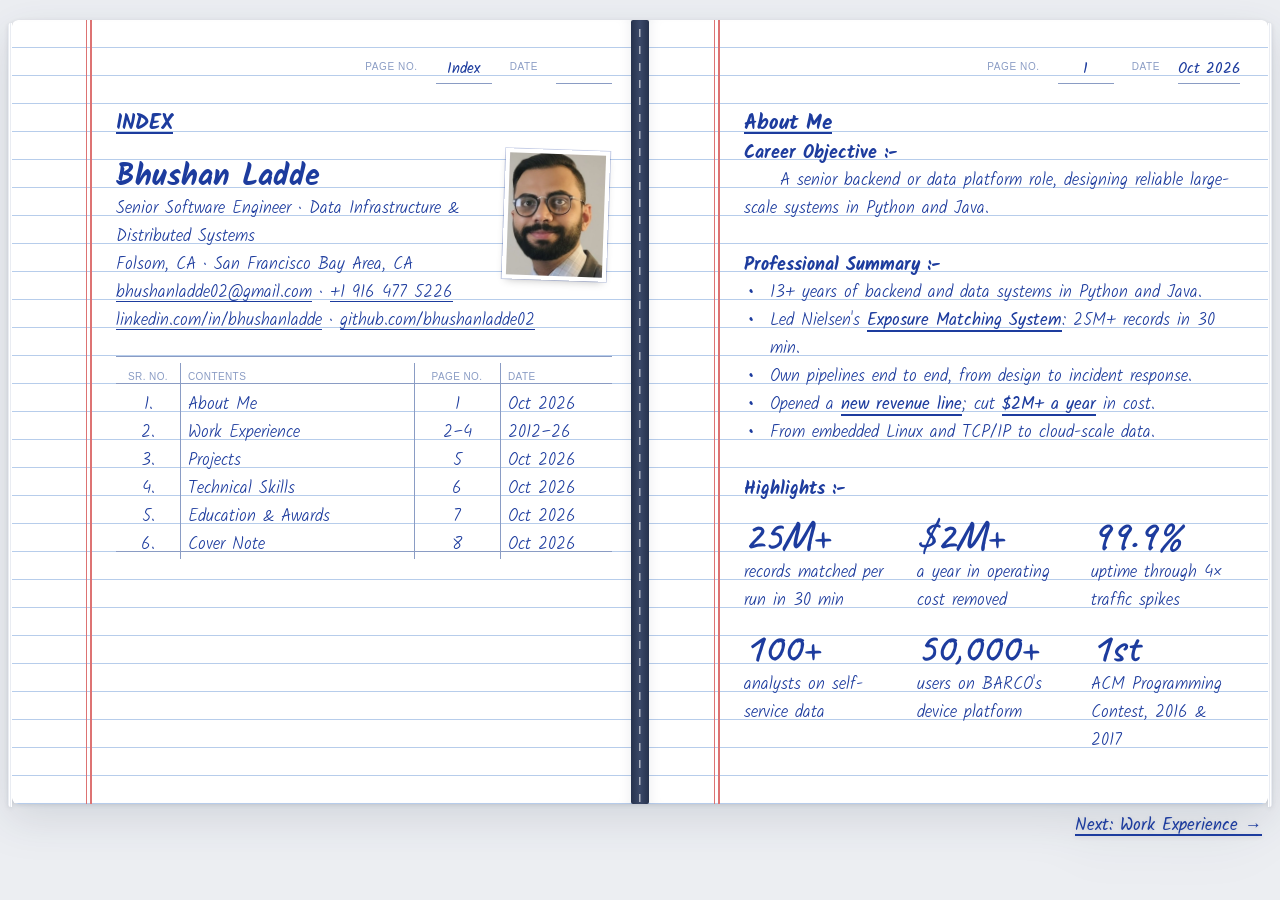
==== commit 1c26e743: "Notebook résumé with cover note" ====
--- a/docs/index.html
+++ b/docs/index.html
@@ -13,9 +13,9 @@
   <div class="book" id="book">
     <section class="page" id="index" data-token="index" data-title="Index" aria-label="Index">
       <div class="corner"><span class="lbl">Page No.</span><span class="val">Index</span><span class="lbl">Date</span><span class="val"></span></div>
-      <div class="lead"><img class="photo" src="headshot.jpg" alt="Bhushan Ladde" width="118" height="148"><h1 class="name">Bhushan Ladde</h1><p>Senior Software Engineer · Data Infrastructure &amp; Distributed Systems</p><p>Folsom, CA · San Francisco Bay Area, CA</p><p><a href="mailto:bhushanladde02@gmail.com">bhushanladde02@gmail.com</a></p><p><a href="https://linkedin.com/in/bhushanladde" target="_blank" rel="noopener">linkedin.com/in/bhushanladde</a> · <a href="https://github.com/bhushanladde02" target="_blank" rel="noopener">github.com/bhushanladde02</a></p></div>
+      <div class="lead"><img class="photo" src="headshot.jpg" alt="Bhushan Ladde" width="118" height="148"><h1 class="name">Bhushan Ladde</h1><p>Senior Software Engineer · Data Infrastructure &amp; Distributed Systems</p><p>Folsom, CA · San Francisco Bay Area, CA</p><p><a href="mailto:bhushanladde02@gmail.com">bhushanladde02@gmail.com</a> · <a href="tel:+19164775226">+1 916 477 5226</a></p><p><a href="https://linkedin.com/in/bhushanladde" target="_blank" rel="noopener">linkedin.com/in/bhushanladde</a> · <a href="https://github.com/bhushanladde02" target="_blank" rel="noopener">github.com/bhushanladde02</a></p></div>
       <h2>INDEX</h2>
-      <nav class="idx" aria-label="Index"><div class="idx-row idx-head" aria-hidden="true"><span><i class="lg">Sr. No.</i><i class="sh">No.</i></span><span>Contents</span><span><i class="lg">Page No.</i><i class="sh">Page</i></span><span>Date</span></div><div class="idx-body"><a class="idx-row" href="#about" data-goto="1"><span>1.</span><span>About Me</span><span class="pno">1</span><span>Oct 2026</span></a><a class="idx-row" href="#experience" data-goto="2"><span>2.</span><span>Work Experience</span><span class="pno">2</span><span>2012–26</span></a><a class="idx-row" href="#projects" data-goto="3"><span>3.</span><span>Projects</span><span class="pno">3</span><span>Oct 2026</span></a><a class="idx-row" href="#skills" data-goto="4"><span>4.</span><span>Technical Skills</span><span class="pno">4</span><span>Oct 2026</span></a><a class="idx-row" href="#education" data-goto="5"><span>5.</span><span>Education &amp; Awards</span><span class="pno">5</span><span>Oct 2026</span></a></div></nav>
+      <nav class="idx" aria-label="Index"><div class="idx-row idx-head" aria-hidden="true"><span><i class="lg">Sr. No.</i><i class="sh">No.</i></span><span>Contents</span><span><i class="lg">Page No.</i><i class="sh">Page</i></span><span>Date</span></div><div class="idx-body"><a class="idx-row" href="#about" data-goto="1"><span>1.</span><span>About Me</span><span class="pno">1</span><span>Oct 2026</span></a><a class="idx-row" href="#experience" data-goto="2"><span>2.</span><span>Work Experience</span><span class="pno">2</span><span>2012–26</span></a><a class="idx-row" href="#projects" data-goto="3"><span>3.</span><span>Projects</span><span class="pno">3</span><span>Oct 2026</span></a><a class="idx-row" href="#skills" data-goto="4"><span>4.</span><span>Technical Skills</span><span class="pno">4</span><span>Oct 2026</span></a><a class="idx-row" href="#education" data-goto="5"><span>5.</span><span>Education &amp; Awards</span><span class="pno">5</span><span>Oct 2026</span></a><a class="idx-row" href="#note" data-goto="6"><span>6.</span><span>Cover Note</span><span class="pno">6</span><span>Oct 2026</span></a></div></nav>
       <div class="gap"></div><nav class="turn" aria-label="Sections"><a class="next" href="#about" data-goto="1">Next: About Me →</a></nav>
     </section>
     <section class="page" id="about" data-token="about" data-title="About Me" aria-label="About Me">
@@ -46,7 +46,13 @@
       <div class="corner"><span class="lbl">Page No.</span><span class="val">5</span><span class="lbl">Date</span><span class="val">Oct 2026</span></div>
       <h2>Education &amp; Awards</h2>
       <div class="table-wrap"><div class="edu" role="table" aria-label="Educational qualifications"><div class="edu-row edu-head" role="row"><span role="columnheader"><i>Qualification</i></span><span role="columnheader"><i>University / College</i></span><span role="columnheader"><i>Year</i></span><span role="columnheader"><i>Result</i></span></div><div class="edu-row" role="row"><span role="cell"><i>M.S. Computer Science</i></span><span role="cell"><i>California State University, Sacramento</i></span><span role="cell"><i>2018</i></span><span role="cell"><i>GPA 3.65</i></span></div><div class="edu-row" role="row"><span role="cell"><i>B.E. Computer Engineering</i></span><span role="cell"><i>University of Pune (K.K. Wagh COE, Nashik)</i></span><span role="cell"><i>2011</i></span><span role="cell"><i>GPA 3.5</i></span></div></div></div><div class="gap"></div><h3>Awards &amp; Certifications</h3><ul class="pts"><li>Copper Award, Nielsen Holdings (2025)</li><li>Silver Award, Nielsen Holdings (2022)</li><li>1st place, ACM Programming Contest, Graduate Division (2016, 2017)</li><li>Hacktech.io winner, indoor location mapping (2014)</li><li>Star Performer Award, Bristlecone (Mahindra Group) (2013)</li><li>Oracle Certified Java Programmer</li></ul><div class="gap"></div><h3>Declaration</h3><p class="para">I hereby declare that the information given above is true to the best of my knowledge and belief.</p><div class="gap"></div><div class="gap"></div><div class="sign"><div><p>Place: Folsom</p><p>Date: Oct 2026</p></div><div class="sig"><p class="scrawl">Bhushan Ladde</p><p>(Bhushan Ladde)</p></div></div>
-      <div class="gap"></div><nav class="turn" aria-label="Sections"><a class="prev" href="#skills" data-goto="4">← Technical Skills</a></nav>
+      <div class="gap"></div><nav class="turn" aria-label="Sections"><a class="prev" href="#skills" data-goto="4">← Technical Skills</a><a class="next" href="#note" data-goto="6">Next: Cover Note →</a></nav>
+    </section>
+    <section class="page" id="note" data-token="note" data-title="Cover Note" aria-label="Cover Note">
+      <div class="corner"><span class="lbl">Page No.</span><span class="val">6</span><span class="lbl">Date</span><span class="val">Oct 2026</span></div>
+      <h2>Cover Note</h2>
+      <p>Dear Hiring Manager,</p><p class="para">You have made it to the last page — patience like that deserves a good engineer. Let me introduce one.</p><p class="para">For 13+ years I&#x27;ve built systems that must be right and on time: 25M+ records matched before a 30-minute deadline, $1M+ a day of banking at 99.99% accuracy, and software running on 50,000+ devices around the world.</p><div class="gap"></div><h3>What I&#x27;ll bring :-</h3><ul class="pts"><li>Pipelines that finish before the coffee does.</li><li>Failure cases designed in first, not patched in later.</li><li>Ownership from the first design doc to the 2 a.m. alert.</li><li>AI in my toolkit, judgement in my hands.</li></ul><div class="gap"></div><p class="para">If your data has a deadline, I&#x27;d love to hear about it.</p><div class="note-sign"><p>Warm regards,</p><p class="scrawl">Bhushan Ladde</p></div>
+      <div class="gap"></div><nav class="turn" aria-label="Sections"><a class="prev" href="#education" data-goto="5">← Education &amp; Awards</a></nav>
     </section>
   </div>
   <nav class="pagebar" id="pagebar" aria-label="Sections">
--- a/docs/style.css
+++ b/docs/style.css
@@ -159,6 +159,10 @@
 .edu-head{box-shadow:inset 0 1px 0 var(--print),inset 0 -1px 0 var(--print);font-weight:700}
 .edu{box-shadow:inset 0 -1px 0 var(--print)}
 
+/* cover note: signed at the foot, on the right */
+.note-sign{text-align:right;margin-top:var(--u)}
+.note-sign .scrawl{display:inline-block}
+
 /* declaration */
 .sign{display:flex;justify-content:space-between;align-items:flex-end;flex-wrap:wrap;gap:0 24px}
 .sig{text-align:center}
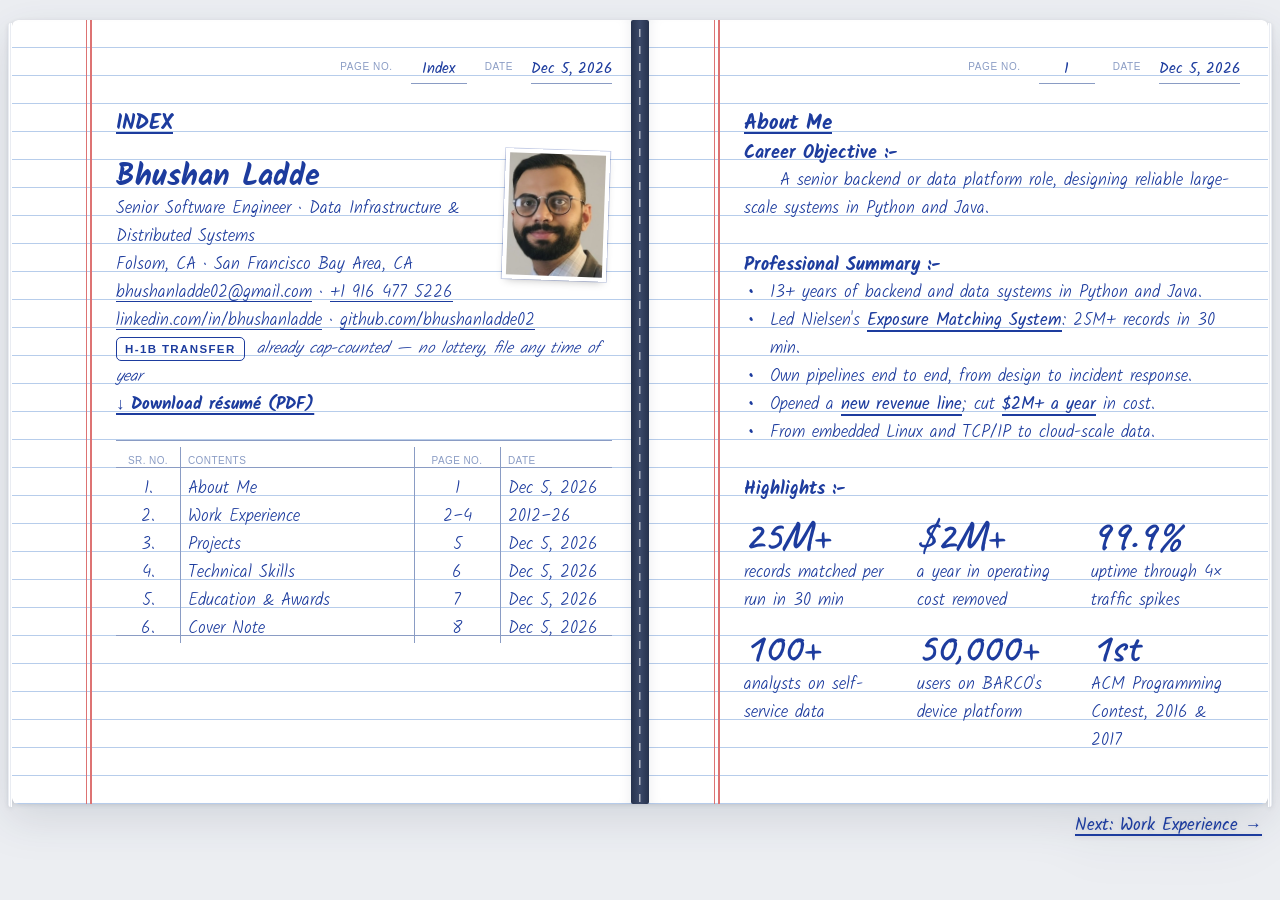
==== commit 3292b496: "Notebook résumé: cover note, H-1B stamp, PDF download, dated pages" ====
--- a/docs/index.html
+++ b/docs/index.html
@@ -12,44 +12,44 @@
   <div class="binding" aria-hidden="true"></div>
   <div class="book" id="book">
     <section class="page" id="index" data-token="index" data-title="Index" aria-label="Index">
-      <div class="corner"><span class="lbl">Page No.</span><span class="val">Index</span><span class="lbl">Date</span><span class="val"></span></div>
-      <div class="lead"><img class="photo" src="headshot.jpg" alt="Bhushan Ladde" width="118" height="148"><h1 class="name">Bhushan Ladde</h1><p>Senior Software Engineer · Data Infrastructure &amp; Distributed Systems</p><p>Folsom, CA · San Francisco Bay Area, CA</p><p><a href="mailto:bhushanladde02@gmail.com">bhushanladde02@gmail.com</a> · <a href="tel:+19164775226">+1 916 477 5226</a></p><p><a href="https://linkedin.com/in/bhushanladde" target="_blank" rel="noopener">linkedin.com/in/bhushanladde</a> · <a href="https://github.com/bhushanladde02" target="_blank" rel="noopener">github.com/bhushanladde02</a></p></div>
+      <div class="corner"><span class="lbl">Page No.</span><span class="val">Index</span><span class="lbl">Date</span><span class="val js-date">Oct 2026</span></div>
+      <div class="lead"><img class="photo" src="headshot.jpg" alt="Bhushan Ladde" width="118" height="148"><h1 class="name">Bhushan Ladde</h1><p>Senior Software Engineer<span class="hl-rest"> · Data Infrastructure &amp; Distributed Systems</span></p><p>Folsom, CA · San Francisco Bay Area, CA</p><p><a href="mailto:bhushanladde02@gmail.com">bhushanladde02@gmail.com</a> · <a href="tel:+19164775226">+1 916 477 5226</a></p><p><a href="https://linkedin.com/in/bhushanladde" target="_blank" rel="noopener">linkedin.com/in/bhushanladde</a> · <a href="https://github.com/bhushanladde02" target="_blank" rel="noopener">github.com/bhushanladde02</a></p><p class="visa"><span class="stamp">H-1B transfer</span> <span class="visa-note">already cap-counted — no lottery, file any time of year</span></p><p class="dl"><a href="Bhushan_Ladde_Resume.pdf" download target="_blank" rel="noopener">↓ Download résumé (PDF)</a></p></div>
       <h2>INDEX</h2>
-      <nav class="idx" aria-label="Index"><div class="idx-row idx-head" aria-hidden="true"><span><i class="lg">Sr. No.</i><i class="sh">No.</i></span><span>Contents</span><span><i class="lg">Page No.</i><i class="sh">Page</i></span><span>Date</span></div><div class="idx-body"><a class="idx-row" href="#about" data-goto="1"><span>1.</span><span>About Me</span><span class="pno">1</span><span>Oct 2026</span></a><a class="idx-row" href="#experience" data-goto="2"><span>2.</span><span>Work Experience</span><span class="pno">2</span><span>2012–26</span></a><a class="idx-row" href="#projects" data-goto="3"><span>3.</span><span>Projects</span><span class="pno">3</span><span>Oct 2026</span></a><a class="idx-row" href="#skills" data-goto="4"><span>4.</span><span>Technical Skills</span><span class="pno">4</span><span>Oct 2026</span></a><a class="idx-row" href="#education" data-goto="5"><span>5.</span><span>Education &amp; Awards</span><span class="pno">5</span><span>Oct 2026</span></a><a class="idx-row" href="#note" data-goto="6"><span>6.</span><span>Cover Note</span><span class="pno">6</span><span>Oct 2026</span></a></div></nav>
+      <nav class="idx" aria-label="Index"><div class="idx-row idx-head" aria-hidden="true"><span><i class="lg">Sr. No.</i><i class="sh">No.</i></span><span>Contents</span><span><i class="lg">Page No.</i><i class="sh">Page</i></span><span>Date</span></div><div class="idx-body"><a class="idx-row" href="#about" data-goto="1"><span>1.</span><span>About Me</span><span class="pno">1</span><span class="js-date">Oct 2026</span></a><a class="idx-row" href="#experience" data-goto="2"><span>2.</span><span>Work Experience</span><span class="pno">2</span><span>2012–26</span></a><a class="idx-row" href="#projects" data-goto="3"><span>3.</span><span>Projects</span><span class="pno">3</span><span class="js-date">Oct 2026</span></a><a class="idx-row" href="#skills" data-goto="4"><span>4.</span><span>Technical Skills</span><span class="pno">4</span><span class="js-date">Oct 2026</span></a><a class="idx-row" href="#education" data-goto="5"><span>5.</span><span>Education &amp; Awards</span><span class="pno">5</span><span class="js-date">Oct 2026</span></a><a class="idx-row" href="#note" data-goto="6"><span>6.</span><span>Cover Note</span><span class="pno">6</span><span class="js-date">Oct 2026</span></a></div></nav>
       <div class="gap"></div><nav class="turn" aria-label="Sections"><a class="next" href="#about" data-goto="1">Next: About Me →</a></nav>
     </section>
     <section class="page" id="about" data-token="about" data-title="About Me" aria-label="About Me">
-      <div class="corner"><span class="lbl">Page No.</span><span class="val">1</span><span class="lbl">Date</span><span class="val">Oct 2026</span></div>
+      <div class="corner"><span class="lbl">Page No.</span><span class="val">1</span><span class="lbl">Date</span><span class="val js-date">Oct 2026</span></div>
       <h2>About Me</h2>
       <h3>Career Objective :-</h3><p class="para">A senior backend or data platform role, designing reliable large-scale systems in Python and Java.</p><div class="gap"></div><h3>Professional Summary :-</h3><ul class="pts"><li>13+ years of backend and data systems in Python and Java.</li><li>Led Nielsen&#x27;s <mark>Exposure Matching System</mark>: 25M+ records in 30 min.</li><li>Own pipelines end to end, from design to incident response.</li><li>Opened a <mark>new revenue line</mark>; cut <mark>$2M+ a year</mark> in cost.</li><li>From embedded Linux and TCP/IP to cloud-scale data.</li></ul><div class="gap"></div><h3>Highlights :-</h3><div class="stats"><div class="stat"><b>25M+</b><span>records matched per run in 30 min</span></div><div class="stat"><b>$2M+</b><span>a year in operating cost removed</span></div><div class="stat"><b>99.9%</b><span>uptime through 4× traffic spikes</span></div><div class="stat"><b>100+</b><span>analysts on self-service data</span></div><div class="stat"><b>50,000+</b><span>users on BARCO&#x27;s device platform</span></div><div class="stat"><b>1st</b><span>ACM Programming Contest, 2016 &amp; 2017</span></div></div>
       <div class="gap"></div><nav class="turn" aria-label="Sections"><a class="prev" href="#index" data-goto="0">← Index</a><a class="next" href="#experience" data-goto="2">Next: Work Experience →</a></nav>
     </section>
     <section class="page" id="experience" data-token="experience" data-title="Work Experience" aria-label="Work Experience">
-      <div class="corner"><span class="lbl">Page No.</span><span class="val">2</span><span class="lbl">Date</span><span class="val">2012–26</span></div>
+      <div class="corner"><span class="lbl">Page No.</span><span class="val">2</span><span class="lbl">Date</span><span class="val js-date">Oct 2026</span></div>
       <h2>Work Experience</h2>
       <article class="role" id="role-nielsen"><h3><span>Senior Software Engineer<span class="co">, Nielsen Holdings</span></span><span class="when">Mar 2022 – Jul 2026</span></h3><ul class="pts"><li>Led a 3-pipeline matching system on Airflow: 25M+ records in 30 min.</li><li>DAG design for parallelism and few retries; SLA held as volume grew.</li><li>Self-service analytics on S3, OLAP and Parquet for 100+ analysts.</li><li>Ingestion at 99.9% uptime through 4× traffic spikes.</li><li>Opened a new revenue line; cut $2M+ a year in operating cost.</li><li>Brought Claude Code and Copilot to the team; Copper &amp; Silver Awards.</li></ul><p class="tech">Stack: Python, Airflow, AWS S3, Parquet, PostgreSQL, Kubernetes, Java</p></article><article class="role" id="role-barco"><h3><span>Software Engineer II<span class="co">, BARCO</span></span><span class="when">Oct 2018 – Mar 2022</span></h3><ul class="pts"><li>Device management platform: 50,000+ users at 99.8% availability.</li><li>TCP/IP messaging across global fleets: −20% troubleshooting time.</li><li>Linux drivers; cooling control +15% efficiency, −12% power.</li></ul><p class="tech">Stack: C++, Java, embedded Linux, TCP/IP, Qt</p></article><article class="role" id="role-internships"><h3><span>Software Engineering Intern<span class="co">, KPMG · BARCO · Sacramento County</span></span><span class="when">Jan 2016 – Aug 2018</span></h3><ul class="pts"><li>KPMG: AI helpdesk chatbot (NLP/LLM), −20% support tickets.</li><li>BARCO: design-validation tool, −20% review time.</li></ul><p class="tech">Stack: Java, Python, NLP</p></article><article class="role" id="role-oracle"><h3><span>Staff Consultant<span class="co">, Oracle Financial Services</span></span><span class="when">Aug 2014 – Dec 2015</span></h3><ul class="pts"><li>Mobile banking integration on Oracle FlexCube for First Global Bank.</li><li>Banking modules: $1M+ a day at 99.99% accuracy; +5% throughput.</li></ul><p class="tech">Stack: Java, Spring Boot, Oracle 11g, WebLogic</p></article><article class="role" id="role-bristlecone"><h3><span>Associate Consultant<span class="co">, Bristlecone (Mahindra)</span></span><span class="when">Aug 2013 – Aug 2014</span></h3><ul class="pts"><li>Mahindra dealer and inventory platforms: −70% manual processing.</li><li>Java microservices and REST APIs; Star Performer Award, 2013.</li></ul><p class="tech">Stack: Java, Spring Boot, Struts, SQL Server</p></article><article class="role" id="role-sne"><h3><span>Software Engineer<span class="co">, SNE Engineers</span></span><span class="when">Jan 2012 – Aug 2013</span></h3><ul class="pts"><li>Real-time water network monitoring on a GIS map, with alerts.</li><li>Epanet modelling, BIRT reports, Spring Security with LDAP.</li></ul><p class="tech">Stack: Java, Spring MVC, C#, MySQL</p></article>
       <div class="gap"></div><nav class="turn" aria-label="Sections"><a class="prev" href="#about" data-goto="1">← About Me</a><a class="next" href="#projects" data-goto="3">Next: Projects →</a></nav>
     </section>
     <section class="page" id="projects" data-token="projects" data-title="Projects" aria-label="Projects">
-      <div class="corner"><span class="lbl">Page No.</span><span class="val">3</span><span class="lbl">Date</span><span class="val">Oct 2026</span></div>
+      <div class="corner"><span class="lbl">Page No.</span><span class="val">3</span><span class="lbl">Date</span><span class="val js-date">Oct 2026</span></div>
       <h2>Projects</h2>
       <ul class="projects"><li><span class="box done" aria-label="Done"></span><b>Sharpen</b> (live, <a href="https://sharpenscore.com" target="_blank" rel="noopener">sharpenscore.com</a>) – Open-source AI profile: a monthly report and a 0–100 score for how you work with AI. <span class="tech">[Java 21, Spring Boot, Thymeleaf, PostgreSQL, Docker, Oracle Cloud, GitHub Actions]</span></li><li><span class="box done" aria-label="Done"></span><b>touchpath</b> (live, <a href="https://touchpath.onrender.com" target="_blank" rel="noopener">touchpath.onrender.com</a>) – Open-source multi-touch attribution engine. <span class="tech">[Python, Sphinx, Render]</span></li><li><span class="box" aria-label="In progress"></span><b>Recovery Routes</b> (in progress) – Free service mapping every lawful route to money a consumer is owed. <span class="tech">[Java 21, Spring Boot, PostgreSQL]</span></li><li><span class="box done" aria-label="Done"></span><b>SPY swing-trading bot</b> (running) – Rules-based trading automation with scheduled runs and reports. <span class="tech">[Python, Oracle Cloud]</span></li><li><span class="box done" aria-label="Done"></span><b>Chrome Summarizer</b> (shipped) – AI extension that summarizes the page you&#x27;re reading. <span class="tech">[JavaScript, Claude Code]</span></li><li><span class="box done" aria-label="Done"></span><b>AI Chatbot Agent</b> (shipped) – Assistant for routine customer-service tasks. <span class="tech">[Java, NLP, GitHub Copilot]</span></li></ul>
       <div class="gap"></div><nav class="turn" aria-label="Sections"><a class="prev" href="#experience" data-goto="2">← Work Experience</a><a class="next" href="#skills" data-goto="4">Next: Technical Skills →</a></nav>
     </section>
     <section class="page" id="skills" data-token="skills" data-title="Technical Skills" aria-label="Technical Skills">
-      <div class="corner"><span class="lbl">Page No.</span><span class="val">4</span><span class="lbl">Date</span><span class="val">Oct 2026</span></div>
+      <div class="corner"><span class="lbl">Page No.</span><span class="val">4</span><span class="lbl">Date</span><span class="val js-date">Oct 2026</span></div>
       <h2>Technical Skills</h2>
       <dl class="kv"><dt>Languages</dt><dd>Python, Java / J2EE, C++, C#, SQL, JavaScript / TypeScript, Bash</dd><dt>Data</dt><dd>Apache Airflow, ETL/ELT, Parquet, MDL OLAP, batch processing</dd><dt>Backend</dt><dd>Spring Boot, Spring MVC / JPA / Security, Hibernate, REST, SOAP, GraphQL</dd><dt>Cloud &amp; DevOps</dt><dd>AWS, Docker, Kubernetes, Terraform, GitHub Actions, ArgoCD</dd><dt>Databases</dt><dd>PostgreSQL, Oracle 11g, SQL Server, MySQL</dd><dt>AI</dt><dd>Claude Code, GitHub Copilot, LLM apps and agents, Gemini, ChatGPT</dd><dt>Quality &amp; ops</dt><dd>Pytest, JUnit, TDD, Datadog, SLA monitoring</dd></dl>
       <div class="gap"></div><nav class="turn" aria-label="Sections"><a class="prev" href="#projects" data-goto="3">← Projects</a><a class="next" href="#education" data-goto="5">Next: Education &amp; Awards →</a></nav>
     </section>
     <section class="page" id="education" data-token="education" data-title="Education &amp; Awards" aria-label="Education &amp; Awards">
-      <div class="corner"><span class="lbl">Page No.</span><span class="val">5</span><span class="lbl">Date</span><span class="val">Oct 2026</span></div>
+      <div class="corner"><span class="lbl">Page No.</span><span class="val">5</span><span class="lbl">Date</span><span class="val js-date">Oct 2026</span></div>
       <h2>Education &amp; Awards</h2>
-      <div class="table-wrap"><div class="edu" role="table" aria-label="Educational qualifications"><div class="edu-row edu-head" role="row"><span role="columnheader"><i>Qualification</i></span><span role="columnheader"><i>University / College</i></span><span role="columnheader"><i>Year</i></span><span role="columnheader"><i>Result</i></span></div><div class="edu-row" role="row"><span role="cell"><i>M.S. Computer Science</i></span><span role="cell"><i>California State University, Sacramento</i></span><span role="cell"><i>2018</i></span><span role="cell"><i>GPA 3.65</i></span></div><div class="edu-row" role="row"><span role="cell"><i>B.E. Computer Engineering</i></span><span role="cell"><i>University of Pune (K.K. Wagh COE, Nashik)</i></span><span role="cell"><i>2011</i></span><span role="cell"><i>GPA 3.5</i></span></div></div></div><div class="gap"></div><h3>Awards &amp; Certifications</h3><ul class="pts"><li>Copper Award, Nielsen Holdings (2025)</li><li>Silver Award, Nielsen Holdings (2022)</li><li>1st place, ACM Programming Contest, Graduate Division (2016, 2017)</li><li>Hacktech.io winner, indoor location mapping (2014)</li><li>Star Performer Award, Bristlecone (Mahindra Group) (2013)</li><li>Oracle Certified Java Programmer</li></ul><div class="gap"></div><h3>Declaration</h3><p class="para">I hereby declare that the information given above is true to the best of my knowledge and belief.</p><div class="gap"></div><div class="gap"></div><div class="sign"><div><p>Place: Folsom</p><p>Date: Oct 2026</p></div><div class="sig"><p class="scrawl">Bhushan Ladde</p><p>(Bhushan Ladde)</p></div></div>
+      <div class="table-wrap"><div class="edu" role="table" aria-label="Educational qualifications"><div class="edu-row edu-head" role="row"><span role="columnheader"><i>Qualification</i></span><span role="columnheader"><i>University / College</i></span><span role="columnheader"><i>Year</i></span><span role="columnheader"><i>Result</i></span></div><div class="edu-row" role="row"><span role="cell"><i>M.S. Computer Science</i></span><span role="cell"><i>California State University, Sacramento</i></span><span role="cell"><i>2018</i></span><span role="cell"><i>GPA 3.65</i></span></div><div class="edu-row" role="row"><span role="cell"><i>B.E. Computer Engineering</i></span><span role="cell"><i>University of Pune (K.K. Wagh COE, Nashik)</i></span><span role="cell"><i>2011</i></span><span role="cell"><i>GPA 3.5</i></span></div></div></div><div class="gap"></div><h3>Awards &amp; Certifications</h3><ul class="pts"><li>Copper Award, Nielsen Holdings (2025)</li><li>Silver Award, Nielsen Holdings (2022)</li><li>1st place, ACM Programming Contest, Graduate Division (2016, 2017)</li><li>Hacktech.io winner, indoor location mapping (2014)</li><li>Star Performer Award, Bristlecone (Mahindra Group) (2013)</li><li>Oracle Certified Java Programmer</li></ul><div class="gap"></div><h3>Declaration</h3><p class="para">I hereby declare that the information given above is true to the best of my knowledge and belief.</p><div class="gap"></div><div class="gap"></div><div class="sign"><div><p>Place: Folsom</p><p>Date: <span class="js-date">Oct 2026</span></p></div><div class="sig"><p class="scrawl">Bhushan Ladde</p><p>(Bhushan Ladde)</p></div></div>
       <div class="gap"></div><nav class="turn" aria-label="Sections"><a class="prev" href="#skills" data-goto="4">← Technical Skills</a><a class="next" href="#note" data-goto="6">Next: Cover Note →</a></nav>
     </section>
     <section class="page" id="note" data-token="note" data-title="Cover Note" aria-label="Cover Note">
-      <div class="corner"><span class="lbl">Page No.</span><span class="val">6</span><span class="lbl">Date</span><span class="val">Oct 2026</span></div>
+      <div class="corner"><span class="lbl">Page No.</span><span class="val">6</span><span class="lbl">Date</span><span class="val js-date">Oct 2026</span></div>
       <h2>Cover Note</h2>
       <p>Dear Hiring Manager,</p><p class="para">You have made it to the last page — patience like that deserves a good engineer. Let me introduce one.</p><p class="para">For 13+ years I&#x27;ve built systems that must be right and on time: 25M+ records matched before a 30-minute deadline, $1M+ a day of banking at 99.99% accuracy, and software running on 50,000+ devices around the world.</p><div class="gap"></div><h3>What I&#x27;ll bring :-</h3><ul class="pts"><li>Pipelines that finish before the coffee does.</li><li>Failure cases designed in first, not patched in later.</li><li>Ownership from the first design doc to the 2 a.m. alert.</li><li>AI in my toolkit, judgement in my hands.</li></ul><div class="gap"></div><p class="para">If your data has a deadline, I&#x27;d love to hear about it.</p><div class="note-sign"><p>Warm regards,</p><p class="scrawl">Bhushan Ladde</p></div>
       <div class="gap"></div><nav class="turn" aria-label="Sections"><a class="prev" href="#education" data-goto="5">← Education &amp; Awards</a></nav>
--- a/docs/style.css
+++ b/docs/style.css
@@ -92,7 +92,7 @@
 .corner{display:flex;justify-content:flex-end;gap:18px;height:var(--u);margin-right:0}
 .corner span{position:relative;top:var(--n-corner);font-size:15px}
 .corner .lbl{font-family:var(--printface);font-size:10px;letter-spacing:.06em;text-transform:uppercase;color:var(--print);top:var(--n-lbl)}
-.corner .val{min-width:56px;text-align:center;font-weight:400;box-shadow:0 1px 0 var(--print)}
+.corner .val{min-width:56px;white-space:nowrap;text-align:center;font-weight:400;box-shadow:0 1px 0 var(--print)}
 
 h2{font-size:21px;line-height:calc(var(--u)*2);text-decoration:underline;text-decoration-thickness:1.5px;text-underline-offset:3px}
 h2 small{font-size:16px;line-height:1;font-weight:300;margin-left:6px;color:var(--ink-soft)}
@@ -120,6 +120,17 @@
 .idx-body{box-shadow:inset 0 -1px 0 var(--print)}
 @media (max-width:640px){.idx-row{grid-template-columns:38px 1fr 48px}.idx-row > span:nth-child(4){display:none}.idx-row > span{padding:0 4px}.idx-head .lg{display:none}.idx-head .sh{display:inline}}
 
+/* work authorization, inked like a rubber stamp (outline takes no space, so the line stays on its rule) */
+.visa{white-space:normal}
+@media (max-width:640px){.hl-rest{display:none}}
+.lead a[href^="tel:"]{white-space:nowrap}
+.stamp{display:inline-block;font-family:var(--printface);font-size:11.5px;font-weight:700;letter-spacing:.12em;text-transform:uppercase;
+  color:var(--ink);outline:1.5px solid var(--ink);outline-offset:2px;border-radius:2px;padding:0 6px;line-height:18px;
+  margin:0 8px 0 3px}
+.visa-note{font-style:italic}
+.dl a{font-weight:700;text-decoration-thickness:1.5px}
+.dl a:hover{text-decoration-style:wavy}
+
 /* about page, and the photo + name at the top of the index */
 .about,.lead{position:relative}
 .about::after,.lead::after{content:"";display:block;clear:both}
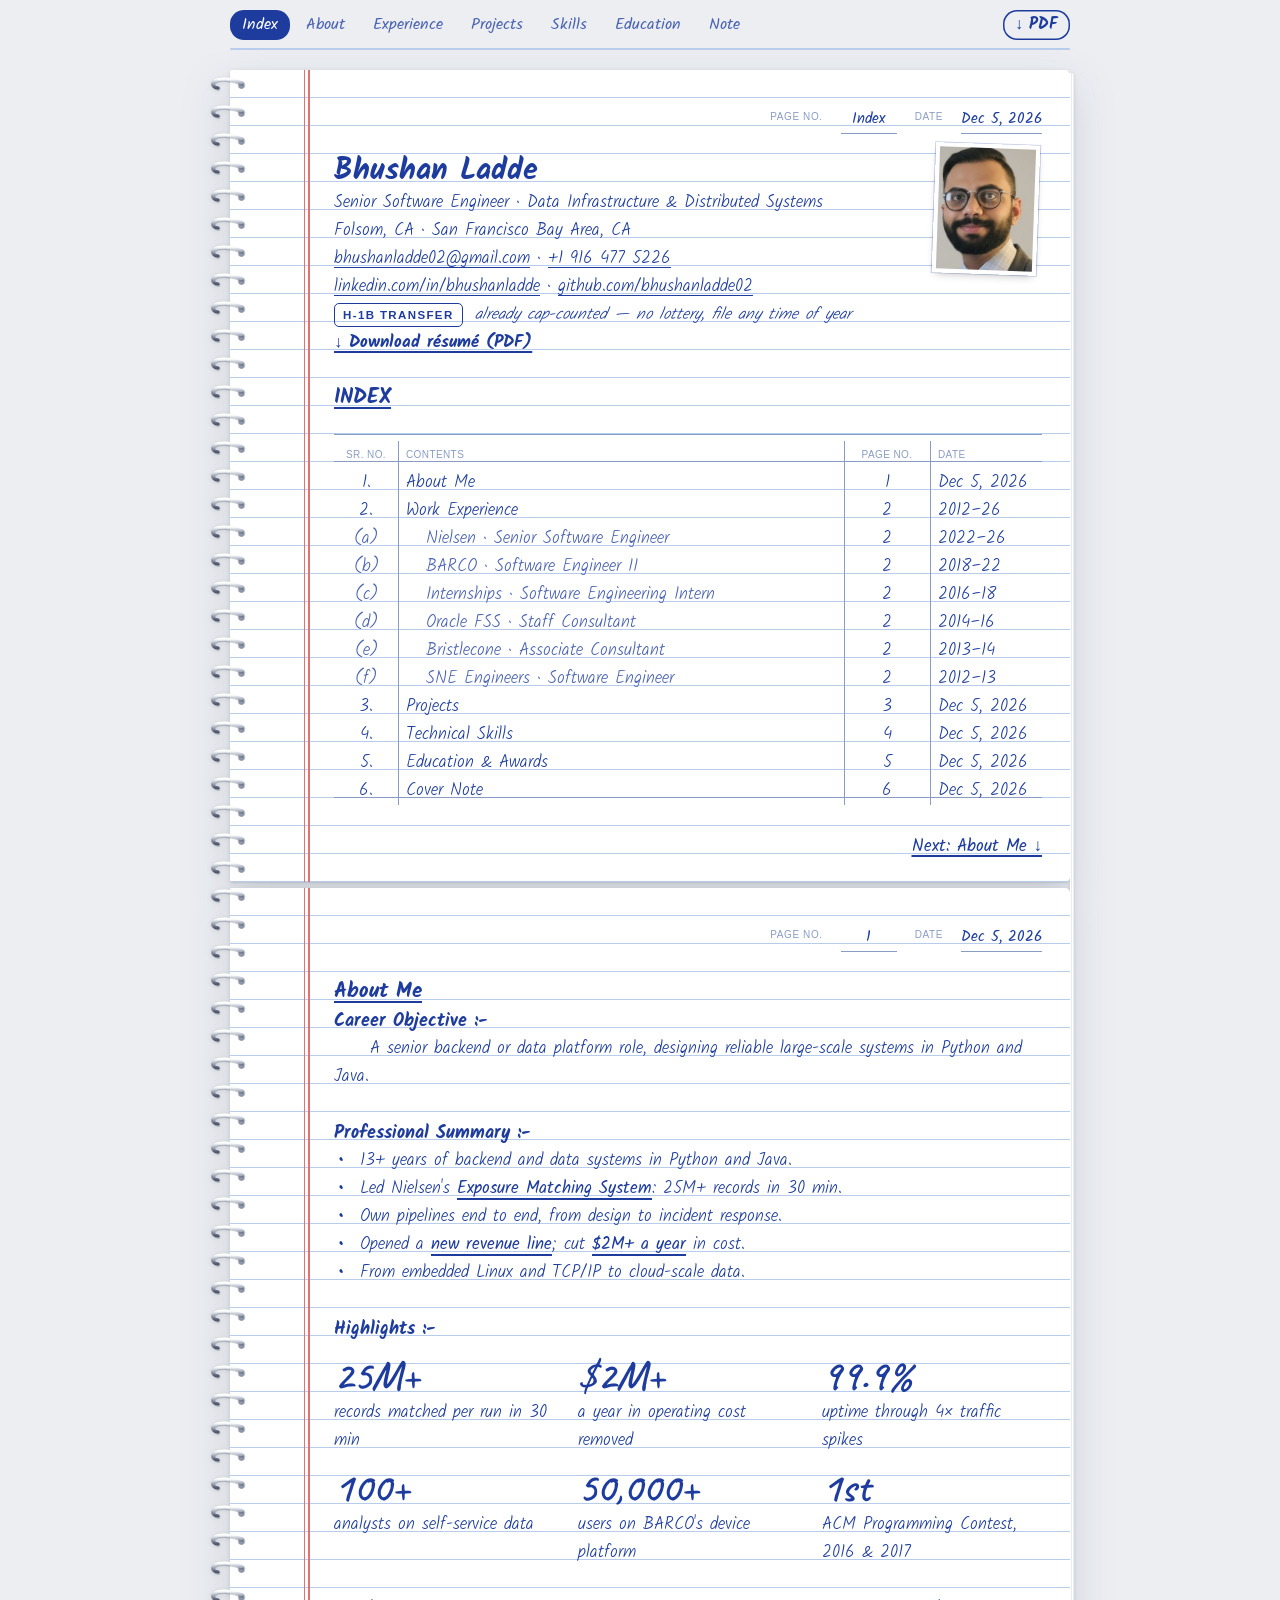
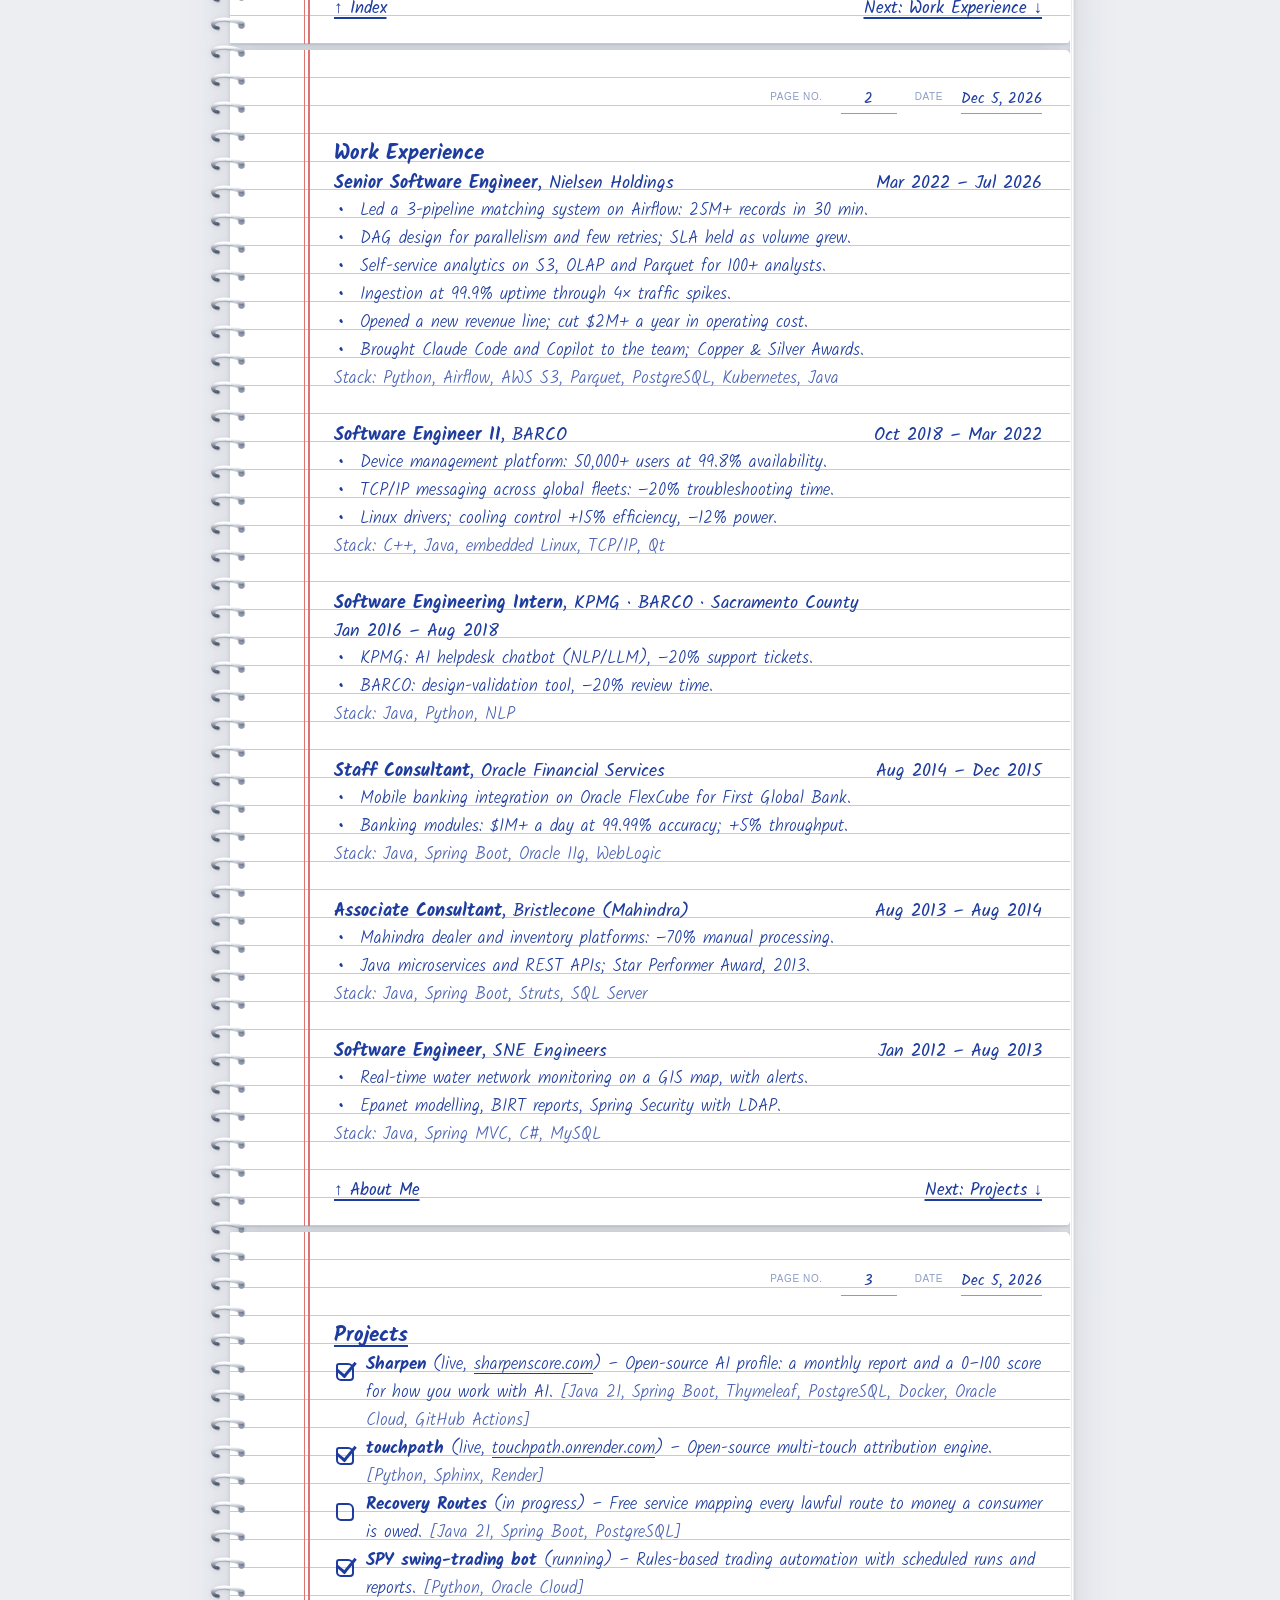
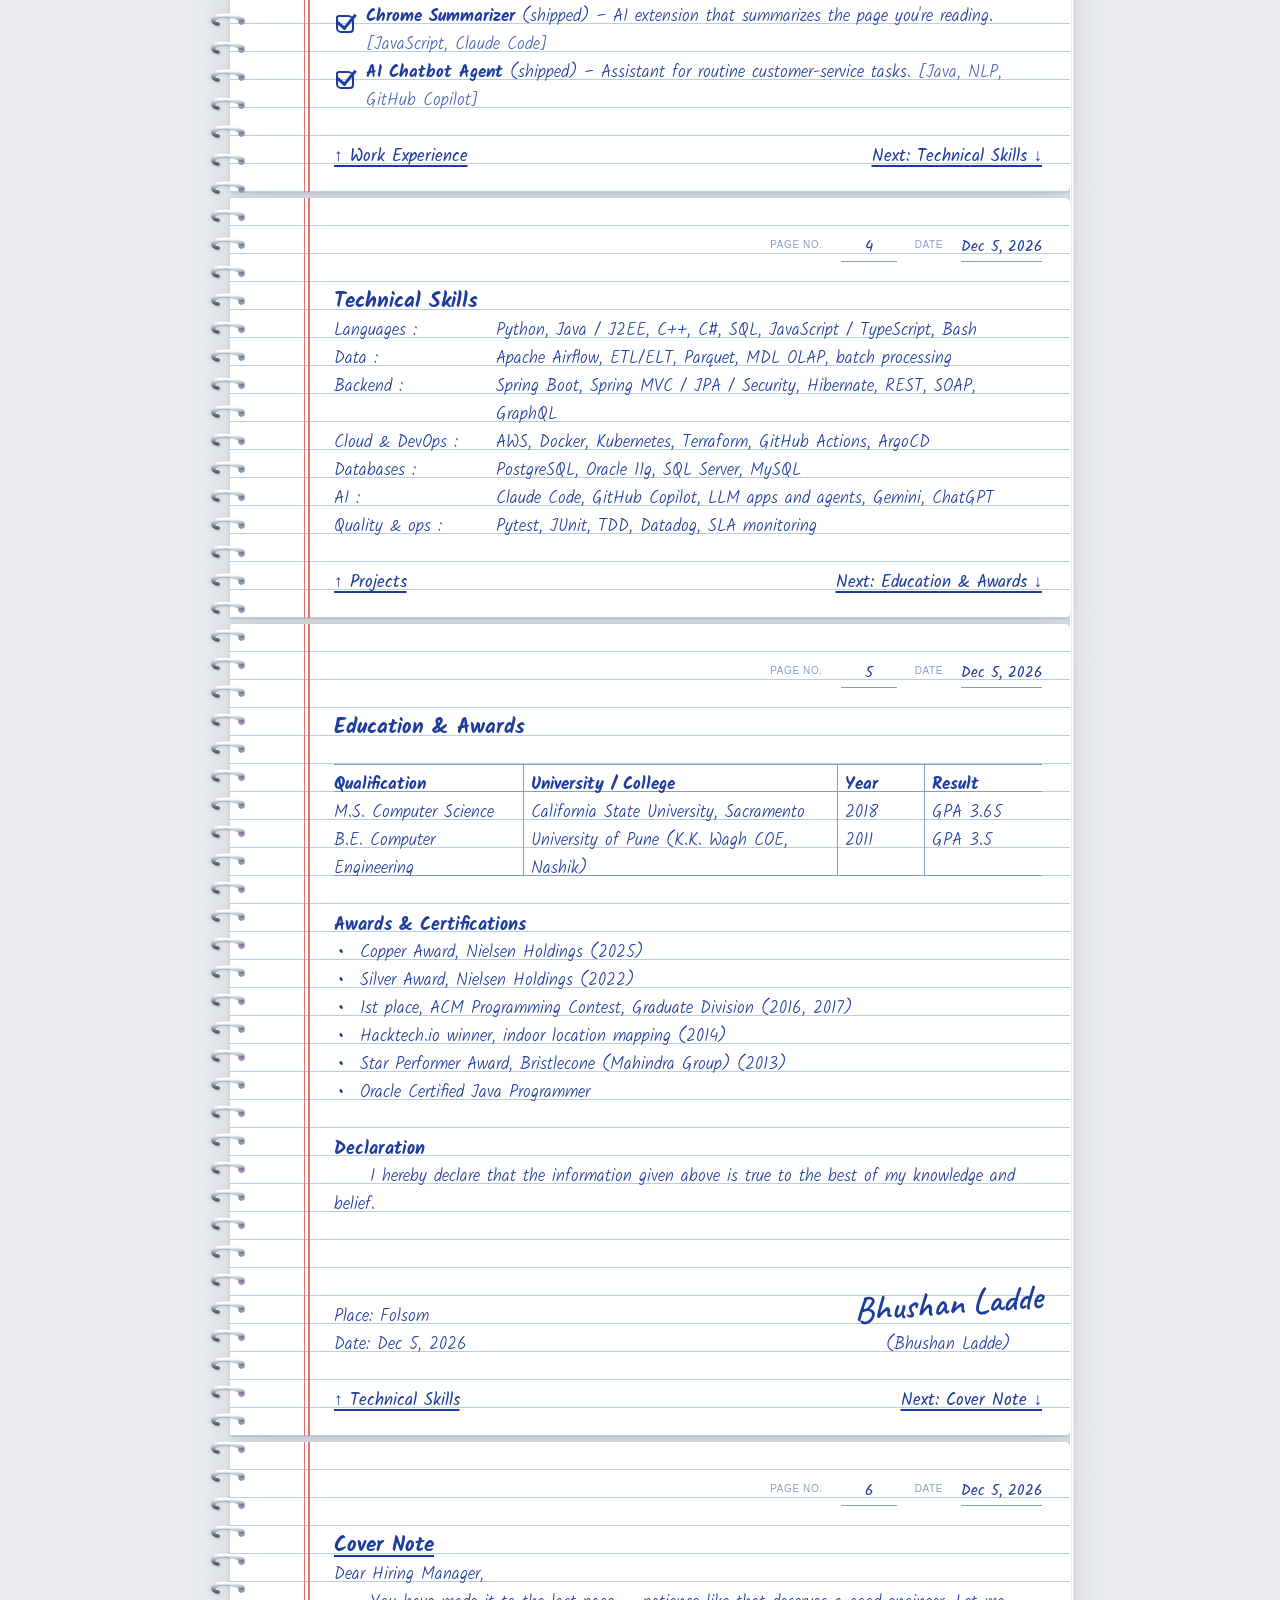
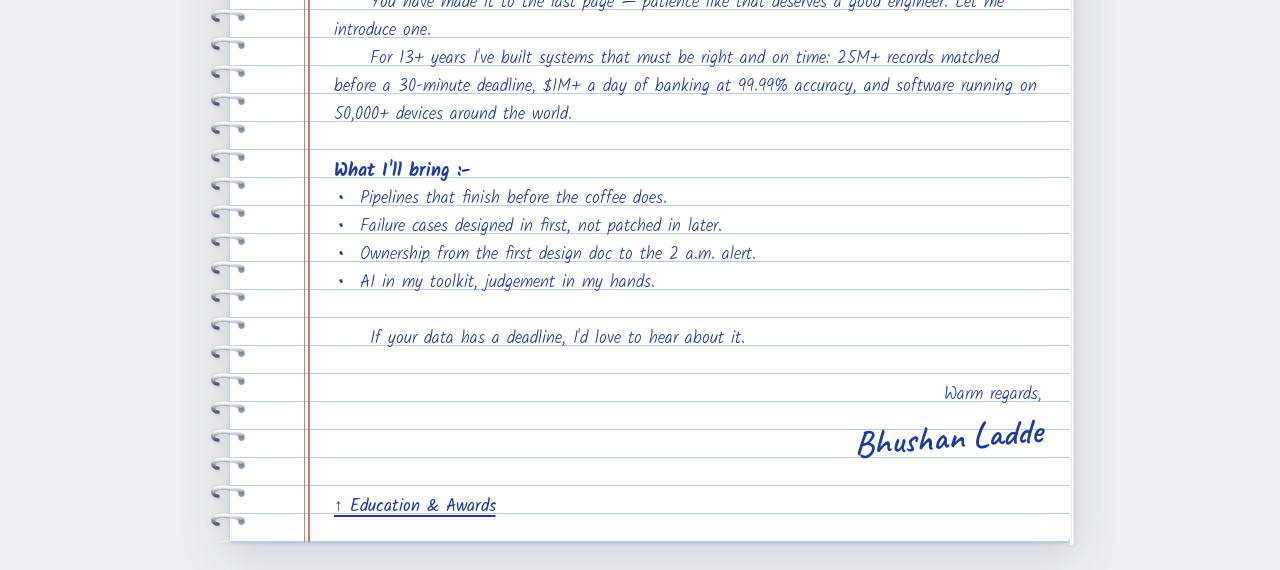
==== commit 0b702483: "Notebook résumé: one scrolling page, spiral binding, new PDF" ====
--- a/docs/index.html
+++ b/docs/index.html
@@ -8,6 +8,19 @@
 <link rel="stylesheet" href="style.css">
 </head>
 <body>
+<header class="tabs" id="tabs">
+  <nav class="tabs-in" aria-label="Sections">
+    <a href="#index" data-tab="index">Index</a>
+    <a href="#about" data-tab="about">About</a>
+    <a href="#experience" data-tab="experience">Experience</a>
+    <a href="#projects" data-tab="projects">Projects</a>
+    <a href="#skills" data-tab="skills">Skills</a>
+    <a href="#education" data-tab="education">Education</a>
+    <a href="#note" data-tab="note">Note</a>
+    <a class="tab-pdf" href="Bhushan_Ladde_Resume.pdf" download target="_blank" rel="noopener">↓ PDF</a>
+  </nav>
+  <div class="progress" aria-hidden="true"><i id="progress"></i></div>
+</header>
 <main class="notebook" aria-label="Bhushan Ladde's résumé">
   <div class="binding" aria-hidden="true"></div>
   <div class="book" id="book">
@@ -15,51 +28,48 @@
       <div class="corner"><span class="lbl">Page No.</span><span class="val">Index</span><span class="lbl">Date</span><span class="val js-date">Oct 2026</span></div>
       <div class="lead"><img class="photo" src="headshot.jpg" alt="Bhushan Ladde" width="118" height="148"><h1 class="name">Bhushan Ladde</h1><p>Senior Software Engineer<span class="hl-rest"> · Data Infrastructure &amp; Distributed Systems</span></p><p>Folsom, CA · San Francisco Bay Area, CA</p><p><a href="mailto:bhushanladde02@gmail.com">bhushanladde02@gmail.com</a> · <a href="tel:+19164775226">+1 916 477 5226</a></p><p><a href="https://linkedin.com/in/bhushanladde" target="_blank" rel="noopener">linkedin.com/in/bhushanladde</a> · <a href="https://github.com/bhushanladde02" target="_blank" rel="noopener">github.com/bhushanladde02</a></p><p class="visa"><span class="stamp">H-1B transfer</span> <span class="visa-note">already cap-counted — no lottery, file any time of year</span></p><p class="dl"><a href="Bhushan_Ladde_Resume.pdf" download target="_blank" rel="noopener">↓ Download résumé (PDF)</a></p></div>
       <h2>INDEX</h2>
-      <nav class="idx" aria-label="Index"><div class="idx-row idx-head" aria-hidden="true"><span><i class="lg">Sr. No.</i><i class="sh">No.</i></span><span>Contents</span><span><i class="lg">Page No.</i><i class="sh">Page</i></span><span>Date</span></div><div class="idx-body"><a class="idx-row" href="#about" data-goto="1"><span>1.</span><span>About Me</span><span class="pno">1</span><span class="js-date">Oct 2026</span></a><a class="idx-row" href="#experience" data-goto="2"><span>2.</span><span>Work Experience</span><span class="pno">2</span><span>2012–26</span></a><a class="idx-row" href="#projects" data-goto="3"><span>3.</span><span>Projects</span><span class="pno">3</span><span class="js-date">Oct 2026</span></a><a class="idx-row" href="#skills" data-goto="4"><span>4.</span><span>Technical Skills</span><span class="pno">4</span><span class="js-date">Oct 2026</span></a><a class="idx-row" href="#education" data-goto="5"><span>5.</span><span>Education &amp; Awards</span><span class="pno">5</span><span class="js-date">Oct 2026</span></a><a class="idx-row" href="#note" data-goto="6"><span>6.</span><span>Cover Note</span><span class="pno">6</span><span class="js-date">Oct 2026</span></a></div></nav>
-      <div class="gap"></div><nav class="turn" aria-label="Sections"><a class="next" href="#about" data-goto="1">Next: About Me →</a></nav>
+      <nav class="idx" aria-label="Index"><div class="idx-row idx-head" aria-hidden="true"><span><i class="lg">Sr. No.</i><i class="sh">No.</i></span><span>Contents</span><span><i class="lg">Page No.</i><i class="sh">Page</i></span><span>Date</span></div><div class="idx-body"><a class="idx-row" href="#about"><span>1.</span><span>About Me</span><span class="pno">1</span><span class="js-date">Oct 2026</span></a><a class="idx-row" href="#experience"><span>2.</span><span>Work Experience</span><span class="pno">2</span><span>2012–26</span></a><a class="idx-row idx-sub" href="#role-nielsen"><span>(a)</span><span>Nielsen<i class="lg"> · Senior Software Engineer</i></span><span class="pno">2</span><span>2022–26</span></a><a class="idx-row idx-sub" href="#role-barco"><span>(b)</span><span>BARCO<i class="lg"> · Software Engineer II</i></span><span class="pno">2</span><span>2018–22</span></a><a class="idx-row idx-sub" href="#role-internships"><span>(c)</span><span>Internships<i class="lg"> · Software Engineering Intern</i></span><span class="pno">2</span><span>2016–18</span></a><a class="idx-row idx-sub" href="#role-oracle"><span>(d)</span><span>Oracle FSS<i class="lg"> · Staff Consultant</i></span><span class="pno">2</span><span>2014–16</span></a><a class="idx-row idx-sub" href="#role-bristlecone"><span>(e)</span><span>Bristlecone<i class="lg"> · Associate Consultant</i></span><span class="pno">2</span><span>2013–14</span></a><a class="idx-row idx-sub" href="#role-sne"><span>(f)</span><span>SNE Engineers<i class="lg"> · Software Engineer</i></span><span class="pno">2</span><span>2012–13</span></a><a class="idx-row" href="#projects"><span>3.</span><span>Projects</span><span class="pno">3</span><span class="js-date">Oct 2026</span></a><a class="idx-row" href="#skills"><span>4.</span><span>Technical Skills</span><span class="pno">4</span><span class="js-date">Oct 2026</span></a><a class="idx-row" href="#education"><span>5.</span><span>Education &amp; Awards</span><span class="pno">5</span><span class="js-date">Oct 2026</span></a><a class="idx-row" href="#note"><span>6.</span><span>Cover Note</span><span class="pno">6</span><span class="js-date">Oct 2026</span></a></div></nav>
+      <div class="gap"></div><nav class="turn" aria-label="Sections"><a class="next" href="#about">Next: About Me ↓</a></nav>
     </section>
     <section class="page" id="about" data-token="about" data-title="About Me" aria-label="About Me">
       <div class="corner"><span class="lbl">Page No.</span><span class="val">1</span><span class="lbl">Date</span><span class="val js-date">Oct 2026</span></div>
       <h2>About Me</h2>
       <h3>Career Objective :-</h3><p class="para">A senior backend or data platform role, designing reliable large-scale systems in Python and Java.</p><div class="gap"></div><h3>Professional Summary :-</h3><ul class="pts"><li>13+ years of backend and data systems in Python and Java.</li><li>Led Nielsen&#x27;s <mark>Exposure Matching System</mark>: 25M+ records in 30 min.</li><li>Own pipelines end to end, from design to incident response.</li><li>Opened a <mark>new revenue line</mark>; cut <mark>$2M+ a year</mark> in cost.</li><li>From embedded Linux and TCP/IP to cloud-scale data.</li></ul><div class="gap"></div><h3>Highlights :-</h3><div class="stats"><div class="stat"><b>25M+</b><span>records matched per run in 30 min</span></div><div class="stat"><b>$2M+</b><span>a year in operating cost removed</span></div><div class="stat"><b>99.9%</b><span>uptime through 4× traffic spikes</span></div><div class="stat"><b>100+</b><span>analysts on self-service data</span></div><div class="stat"><b>50,000+</b><span>users on BARCO&#x27;s device platform</span></div><div class="stat"><b>1st</b><span>ACM Programming Contest, 2016 &amp; 2017</span></div></div>
-      <div class="gap"></div><nav class="turn" aria-label="Sections"><a class="prev" href="#index" data-goto="0">← Index</a><a class="next" href="#experience" data-goto="2">Next: Work Experience →</a></nav>
+      <div class="gap"></div><nav class="turn" aria-label="Sections"><a class="prev" href="#index">↑ Index</a><a class="next" href="#experience">Next: Work Experience ↓</a></nav>
     </section>
     <section class="page" id="experience" data-token="experience" data-title="Work Experience" aria-label="Work Experience">
       <div class="corner"><span class="lbl">Page No.</span><span class="val">2</span><span class="lbl">Date</span><span class="val js-date">Oct 2026</span></div>
       <h2>Work Experience</h2>
       <article class="role" id="role-nielsen"><h3><span>Senior Software Engineer<span class="co">, Nielsen Holdings</span></span><span class="when">Mar 2022 – Jul 2026</span></h3><ul class="pts"><li>Led a 3-pipeline matching system on Airflow: 25M+ records in 30 min.</li><li>DAG design for parallelism and few retries; SLA held as volume grew.</li><li>Self-service analytics on S3, OLAP and Parquet for 100+ analysts.</li><li>Ingestion at 99.9% uptime through 4× traffic spikes.</li><li>Opened a new revenue line; cut $2M+ a year in operating cost.</li><li>Brought Claude Code and Copilot to the team; Copper &amp; Silver Awards.</li></ul><p class="tech">Stack: Python, Airflow, AWS S3, Parquet, PostgreSQL, Kubernetes, Java</p></article><article class="role" id="role-barco"><h3><span>Software Engineer II<span class="co">, BARCO</span></span><span class="when">Oct 2018 – Mar 2022</span></h3><ul class="pts"><li>Device management platform: 50,000+ users at 99.8% availability.</li><li>TCP/IP messaging across global fleets: −20% troubleshooting time.</li><li>Linux drivers; cooling control +15% efficiency, −12% power.</li></ul><p class="tech">Stack: C++, Java, embedded Linux, TCP/IP, Qt</p></article><article class="role" id="role-internships"><h3><span>Software Engineering Intern<span class="co">, KPMG · BARCO · Sacramento County</span></span><span class="when">Jan 2016 – Aug 2018</span></h3><ul class="pts"><li>KPMG: AI helpdesk chatbot (NLP/LLM), −20% support tickets.</li><li>BARCO: design-validation tool, −20% review time.</li></ul><p class="tech">Stack: Java, Python, NLP</p></article><article class="role" id="role-oracle"><h3><span>Staff Consultant<span class="co">, Oracle Financial Services</span></span><span class="when">Aug 2014 – Dec 2015</span></h3><ul class="pts"><li>Mobile banking integration on Oracle FlexCube for First Global Bank.</li><li>Banking modules: $1M+ a day at 99.99% accuracy; +5% throughput.</li></ul><p class="tech">Stack: Java, Spring Boot, Oracle 11g, WebLogic</p></article><article class="role" id="role-bristlecone"><h3><span>Associate Consultant<span class="co">, Bristlecone (Mahindra)</span></span><span class="when">Aug 2013 – Aug 2014</span></h3><ul class="pts"><li>Mahindra dealer and inventory platforms: −70% manual processing.</li><li>Java microservices and REST APIs; Star Performer Award, 2013.</li></ul><p class="tech">Stack: Java, Spring Boot, Struts, SQL Server</p></article><article class="role" id="role-sne"><h3><span>Software Engineer<span class="co">, SNE Engineers</span></span><span class="when">Jan 2012 – Aug 2013</span></h3><ul class="pts"><li>Real-time water network monitoring on a GIS map, with alerts.</li><li>Epanet modelling, BIRT reports, Spring Security with LDAP.</li></ul><p class="tech">Stack: Java, Spring MVC, C#, MySQL</p></article>
-      <div class="gap"></div><nav class="turn" aria-label="Sections"><a class="prev" href="#about" data-goto="1">← About Me</a><a class="next" href="#projects" data-goto="3">Next: Projects →</a></nav>
+      <div class="gap"></div><nav class="turn" aria-label="Sections"><a class="prev" href="#about">↑ About Me</a><a class="next" href="#projects">Next: Projects ↓</a></nav>
     </section>
     <section class="page" id="projects" data-token="projects" data-title="Projects" aria-label="Projects">
       <div class="corner"><span class="lbl">Page No.</span><span class="val">3</span><span class="lbl">Date</span><span class="val js-date">Oct 2026</span></div>
       <h2>Projects</h2>
       <ul class="projects"><li><span class="box done" aria-label="Done"></span><b>Sharpen</b> (live, <a href="https://sharpenscore.com" target="_blank" rel="noopener">sharpenscore.com</a>) – Open-source AI profile: a monthly report and a 0–100 score for how you work with AI. <span class="tech">[Java 21, Spring Boot, Thymeleaf, PostgreSQL, Docker, Oracle Cloud, GitHub Actions]</span></li><li><span class="box done" aria-label="Done"></span><b>touchpath</b> (live, <a href="https://touchpath.onrender.com" target="_blank" rel="noopener">touchpath.onrender.com</a>) – Open-source multi-touch attribution engine. <span class="tech">[Python, Sphinx, Render]</span></li><li><span class="box" aria-label="In progress"></span><b>Recovery Routes</b> (in progress) – Free service mapping every lawful route to money a consumer is owed. <span class="tech">[Java 21, Spring Boot, PostgreSQL]</span></li><li><span class="box done" aria-label="Done"></span><b>SPY swing-trading bot</b> (running) – Rules-based trading automation with scheduled runs and reports. <span class="tech">[Python, Oracle Cloud]</span></li><li><span class="box done" aria-label="Done"></span><b>Chrome Summarizer</b> (shipped) – AI extension that summarizes the page you&#x27;re reading. <span class="tech">[JavaScript, Claude Code]</span></li><li><span class="box done" aria-label="Done"></span><b>AI Chatbot Agent</b> (shipped) – Assistant for routine customer-service tasks. <span class="tech">[Java, NLP, GitHub Copilot]</span></li></ul>
-      <div class="gap"></div><nav class="turn" aria-label="Sections"><a class="prev" href="#experience" data-goto="2">← Work Experience</a><a class="next" href="#skills" data-goto="4">Next: Technical Skills →</a></nav>
+      <div class="gap"></div><nav class="turn" aria-label="Sections"><a class="prev" href="#experience">↑ Work Experience</a><a class="next" href="#skills">Next: Technical Skills ↓</a></nav>
     </section>
     <section class="page" id="skills" data-token="skills" data-title="Technical Skills" aria-label="Technical Skills">
       <div class="corner"><span class="lbl">Page No.</span><span class="val">4</span><span class="lbl">Date</span><span class="val js-date">Oct 2026</span></div>
       <h2>Technical Skills</h2>
       <dl class="kv"><dt>Languages</dt><dd>Python, Java / J2EE, C++, C#, SQL, JavaScript / TypeScript, Bash</dd><dt>Data</dt><dd>Apache Airflow, ETL/ELT, Parquet, MDL OLAP, batch processing</dd><dt>Backend</dt><dd>Spring Boot, Spring MVC / JPA / Security, Hibernate, REST, SOAP, GraphQL</dd><dt>Cloud &amp; DevOps</dt><dd>AWS, Docker, Kubernetes, Terraform, GitHub Actions, ArgoCD</dd><dt>Databases</dt><dd>PostgreSQL, Oracle 11g, SQL Server, MySQL</dd><dt>AI</dt><dd>Claude Code, GitHub Copilot, LLM apps and agents, Gemini, ChatGPT</dd><dt>Quality &amp; ops</dt><dd>Pytest, JUnit, TDD, Datadog, SLA monitoring</dd></dl>
-      <div class="gap"></div><nav class="turn" aria-label="Sections"><a class="prev" href="#projects" data-goto="3">← Projects</a><a class="next" href="#education" data-goto="5">Next: Education &amp; Awards →</a></nav>
+      <div class="gap"></div><nav class="turn" aria-label="Sections"><a class="prev" href="#projects">↑ Projects</a><a class="next" href="#education">Next: Education &amp; Awards ↓</a></nav>
     </section>
     <section class="page" id="education" data-token="education" data-title="Education &amp; Awards" aria-label="Education &amp; Awards">
       <div class="corner"><span class="lbl">Page No.</span><span class="val">5</span><span class="lbl">Date</span><span class="val js-date">Oct 2026</span></div>
       <h2>Education &amp; Awards</h2>
       <div class="table-wrap"><div class="edu" role="table" aria-label="Educational qualifications"><div class="edu-row edu-head" role="row"><span role="columnheader"><i>Qualification</i></span><span role="columnheader"><i>University / College</i></span><span role="columnheader"><i>Year</i></span><span role="columnheader"><i>Result</i></span></div><div class="edu-row" role="row"><span role="cell"><i>M.S. Computer Science</i></span><span role="cell"><i>California State University, Sacramento</i></span><span role="cell"><i>2018</i></span><span role="cell"><i>GPA 3.65</i></span></div><div class="edu-row" role="row"><span role="cell"><i>B.E. Computer Engineering</i></span><span role="cell"><i>University of Pune (K.K. Wagh COE, Nashik)</i></span><span role="cell"><i>2011</i></span><span role="cell"><i>GPA 3.5</i></span></div></div></div><div class="gap"></div><h3>Awards &amp; Certifications</h3><ul class="pts"><li>Copper Award, Nielsen Holdings (2025)</li><li>Silver Award, Nielsen Holdings (2022)</li><li>1st place, ACM Programming Contest, Graduate Division (2016, 2017)</li><li>Hacktech.io winner, indoor location mapping (2014)</li><li>Star Performer Award, Bristlecone (Mahindra Group) (2013)</li><li>Oracle Certified Java Programmer</li></ul><div class="gap"></div><h3>Declaration</h3><p class="para">I hereby declare that the information given above is true to the best of my knowledge and belief.</p><div class="gap"></div><div class="gap"></div><div class="sign"><div><p>Place: Folsom</p><p>Date: <span class="js-date">Oct 2026</span></p></div><div class="sig"><p class="scrawl">Bhushan Ladde</p><p>(Bhushan Ladde)</p></div></div>
-      <div class="gap"></div><nav class="turn" aria-label="Sections"><a class="prev" href="#skills" data-goto="4">← Technical Skills</a><a class="next" href="#note" data-goto="6">Next: Cover Note →</a></nav>
+      <div class="gap"></div><nav class="turn" aria-label="Sections"><a class="prev" href="#skills">↑ Technical Skills</a><a class="next" href="#note">Next: Cover Note ↓</a></nav>
     </section>
     <section class="page" id="note" data-token="note" data-title="Cover Note" aria-label="Cover Note">
       <div class="corner"><span class="lbl">Page No.</span><span class="val">6</span><span class="lbl">Date</span><span class="val js-date">Oct 2026</span></div>
       <h2>Cover Note</h2>
       <p>Dear Hiring Manager,</p><p class="para">You have made it to the last page — patience like that deserves a good engineer. Let me introduce one.</p><p class="para">For 13+ years I&#x27;ve built systems that must be right and on time: 25M+ records matched before a 30-minute deadline, $1M+ a day of banking at 99.99% accuracy, and software running on 50,000+ devices around the world.</p><div class="gap"></div><h3>What I&#x27;ll bring :-</h3><ul class="pts"><li>Pipelines that finish before the coffee does.</li><li>Failure cases designed in first, not patched in later.</li><li>Ownership from the first design doc to the 2 a.m. alert.</li><li>AI in my toolkit, judgement in my hands.</li></ul><div class="gap"></div><p class="para">If your data has a deadline, I&#x27;d love to hear about it.</p><div class="note-sign"><p>Warm regards,</p><p class="scrawl">Bhushan Ladde</p></div>
-      <div class="gap"></div><nav class="turn" aria-label="Sections"><a class="prev" href="#education" data-goto="5">← Education &amp; Awards</a></nav>
+      <div class="gap"></div><nav class="turn" aria-label="Sections"><a class="prev" href="#education">↑ Education &amp; Awards</a></nav>
     </section>
   </div>
-  <nav class="pagebar" id="pagebar" aria-label="Sections">
-    <a id="bar-prev" href="#"></a>
-    <a id="bar-next" href="#"></a>
-  </nav>
 </main>
+<a class="to-top" id="to-top" href="#index" aria-label="Back to the index">↑ Index</a>
 <script src="notebook.js"></script>
 </body>
 </html>
--- a/docs/style.css
+++ b/docs/style.css
@@ -1,4 +1,4 @@
-/* Old-school notebook résumé: cloth-bound spine, ruled pages, blue ballpoint, red margin.
+/* Old-school notebook résumé on one scrolling page: cloth-bound spine, ruled sheets, blue ballpoint, red margin.
    Writing rule: every line box is 32px (headings 64px) and every vertical gap is a
    multiple of 32px, so all writing sits on the printed lines. No top/bottom borders,
    margins or padding that break the 32px rhythm inside a page; decorative lines use
@@ -10,7 +10,6 @@
 
 :root{
   --desk:#ECEEF2;
-  --binding:#26324D; --binding-light:#3A4868;   /* cloth binding tape */
   --paper:#FFFFFF; --paper-edge:#E9ECF2;
   --ink:#1D3C9E;            /* blue ballpoint */
   --ink-soft:#4A63B3;       /* lighter pressure */
@@ -40,23 +39,20 @@
 mark{background:none;color:inherit;font-weight:400;text-decoration:underline;text-decoration-thickness:1.5px;text-underline-offset:5px}
 button{font:inherit;color:inherit}
 
-/* ---------- the notebook: white pages bound with cloth tape on the left ---------- */
-.notebook{position:relative;max-width:860px;margin:0 auto;padding-left:30px;
+/* ---------- the notebook: white sheets held by a spiral wire binding on the left ---------- */
+.notebook{position:relative;max-width:860px;margin:0 auto;padding-left:20px;
   filter:drop-shadow(0 1px 2px rgba(20,30,60,.12)) drop-shadow(0 14px 22px rgba(20,30,60,.12))}
-.binding{position:absolute;left:0;top:0;bottom:0;width:34px;border-radius:5px 0 0 5px;z-index:2;
-  background:
-    repeating-linear-gradient(to bottom,transparent 0 9px,rgba(255,255,255,.55) 9px 17px) 22px 0/1.5px 100% no-repeat,
-    linear-gradient(to right,var(--binding) 0 60%,var(--binding-light) 85%,var(--binding) 100%)}
-@media (max-width:640px){.notebook{padding-left:16px}.binding{width:20px;background:
-    repeating-linear-gradient(to bottom,transparent 0 9px,rgba(255,255,255,.55) 9px 17px) 13px 0/1.5px 100% no-repeat,
-    linear-gradient(to right,var(--binding) 0 60%,var(--binding-light) 85%,var(--binding) 100%)}}
+/* one silver loop through a punched hole on every ruled line */
+.binding{position:absolute;left:0;top:0;bottom:0;width:44px;z-index:2;pointer-events:none;
+  background:url("data:image/svg+xml,%3Csvg xmlns='http://www.w3.org/2000/svg' width='44' height='28' viewBox='0 0 44 28'%3E%3Cdefs%3E%3ClinearGradient id='m' x1='0' y1='0' x2='0' y2='1'%3E%3Cstop offset='0' stop-color='%23ffffff'/%3E%3Cstop offset='.4' stop-color='%23b3bac7'/%3E%3Cstop offset='1' stop-color='%234f586b'/%3E%3C/linearGradient%3E%3C/defs%3E%3Ccircle cx='31.5' cy='15' r='3.8' fill='%23c3c9d4'/%3E%3Ccircle cx='31.5' cy='15.8' r='2.9' fill='%238d96a6'/%3E%3Cpath d='M32.2 14 C 23 9.6, 9 8.6, 4.6 12.6 C 2.2 14.9, 3.8 18.4, 8.6 18.9' fill='none' stroke='rgba(20,30,60,.22)' stroke-width='3.6' stroke-linecap='round'/%3E%3Cpath d='M31.5 12.6 C 22 8.4, 8.4 7.8, 3.9 11.8 C 1.6 14, 3.1 17.4, 7.9 17.9' fill='none' stroke='url(%23m)' stroke-width='3.4' stroke-linecap='round'/%3E%3C/svg%3E") 0 0/44px 28px repeat-y}
+@media (max-width:640px){.notebook{padding-left:18px}.binding{width:42px;background-position:-2px 0}}
 .book{position:relative}
 /* the edges of the pages underneath, on the right */
 .book::after{content:"";position:absolute;top:3px;bottom:-3px;right:-4px;width:4px;border-radius:0 3px 3px 0;z-index:-1;
   background:repeating-linear-gradient(to right,var(--paper) 0 1px,var(--paper-edge) 1px 2px)}
 
 /* ---------- a page ---------- */
-.page{position:relative;background-color:var(--paper);border-radius:0 6px 6px 0;min-height:calc(var(--u) * 24);
+.page{position:relative;background-color:var(--paper);border-radius:2px 5px 5px 2px;
   padding:var(--u) 28px var(--u) var(--pad-left);
   background-image:
     linear-gradient(to right,transparent calc(var(--margin-x) - 6px),var(--margin) calc(var(--margin-x) - 6px) calc(var(--margin-x) - 4.5px),transparent calc(var(--margin-x) - 4.5px) calc(var(--margin-x) - 1.5px),var(--margin) calc(var(--margin-x) - 1.5px) var(--margin-x),transparent var(--margin-x)),
@@ -64,21 +60,6 @@
   background-size:100% 100%,100% var(--u);background-attachment:local,local}
 .page + .page{margin-top:var(--u)}
 /* ---------- notebook view (script on): fixed-size pages, never scrolled ---------- */
-.is-book .src{display:none}
-.stage{display:flex;flex-wrap:wrap;position:relative}
-.is-book .page.sheet{flex:0 0 100%;height:calc(var(--u) * var(--lines, 24));min-height:0;margin:0;overflow:hidden}
-.spread .page.sheet{flex-basis:50%}
-/* two facing pages: the fold in the middle */
-.spread .notebook{max-width:1320px;padding-left:0}
-.spread .stage .sheet:nth-child(odd){border-radius:6px 0 0 6px;box-shadow:inset -18px 0 18px -16px rgba(20,30,60,.22)}
-.spread .stage .sheet:nth-child(even){border-radius:0 6px 6px 0;box-shadow:inset 18px 0 18px -16px rgba(20,30,60,.22)}
-.spread .binding{left:50%;width:18px;transform:translateX(-50%);border-radius:2px;
-  background:
-    repeating-linear-gradient(to bottom,transparent 0 9px,rgba(255,255,255,.6) 9px 17px) 8px 0/1.5px 100% no-repeat,
-    linear-gradient(to right,var(--binding),var(--binding-light) 50%,var(--binding))}
-.spread .book::before{content:"";position:absolute;top:3px;bottom:-3px;left:-4px;width:4px;border-radius:3px 0 0 3px;z-index:-1;
-  background:repeating-linear-gradient(to left,var(--paper) 0 1px,var(--paper-edge) 1px 2px)}
-.is-book .turn{display:none}
 @media (max-width:640px){.page{padding-right:12px}}
 
 /* Sit the ink on the printed line: Kalam's baseline lands 20px into a 32px line box,
@@ -136,7 +117,6 @@
 .about::after,.lead::after{content:"";display:block;clear:both}
 .lead .photo{position:relative;top:14px}
 /* with the bar under the page, the links at the foot of each page are only for no-JavaScript readers */
-.is-book .page > .gap:nth-last-child(2),.is-book .turn{display:none}
 .photo{float:right;margin:4px 4px 0 16px;width:104px;height:130px;object-fit:cover;object-position:50% 25%;
   border:4px solid #fff;box-shadow:0 0 0 1px rgba(29,60,158,.25),0 4px 10px -4px rgba(0,0,0,.3);transform:rotate(2deg)}
 @media (max-width:640px){.photo{width:80px;height:100px;border-width:3px}}
@@ -197,9 +177,53 @@
 .idx-sub > span:first-child{color:var(--ink-soft)}
 
 /* bar under the page: always shows where you can go */
-.pagebar{display:none}
-.is-book .binding{bottom:36px}
-.is-book .pagebar{display:flex;justify-content:space-between;gap:16px;padding:8px 6px 0;font-size:17px;line-height:28px}
-.pagebar a{font-weight:400;text-decoration-thickness:1.5px}
-.pagebar a:hover{text-decoration-style:wavy}
-.pagebar #bar-next{margin-left:auto}
+
+/* ---------- one scrolling notebook ---------- */
+html{scroll-behavior:smooth;scroll-padding-top:58px}
+@media (prefers-reduced-motion:reduce){html{scroll-behavior:auto}}
+.book{display:flex;flex-direction:column;gap:6px}  /* a thin seam between sheets */
+.page + .page{margin-top:0}
+/* each sheet: a little lift, and a soft flash when you jump to it */
+.page{box-shadow:0 1px 1px rgba(20,30,60,.05)}
+.page.flash,.role.flash{animation:flash 1.1s ease-out}
+@keyframes flash{0%{box-shadow:0 0 0 3px rgba(29,60,158,.22)}100%{box-shadow:0 0 0 3px rgba(29,60,158,0)}}
+article.role{border-radius:4px}
+
+/* section tabs that stay at the top while you scroll, like a notebook's index tabs */
+body::before{content:"";position:fixed;inset:0 0 auto;height:env(safe-area-inset-top,0px);z-index:10;background:var(--desk)}
+.tabs{position:sticky;top:env(safe-area-inset-top,0px);z-index:9;margin:-20px auto 20px;max-width:860px;padding-left:20px;
+  background:color-mix(in srgb,var(--desk) 88%,transparent);backdrop-filter:blur(6px);-webkit-backdrop-filter:blur(6px)}
+@media (max-width:640px){.tabs{margin:-8px -6px 10px;padding-left:18px}}
+.tabs-in{display:flex;gap:4px;overflow-x:auto;scrollbar-width:none;padding:10px 0 8px}
+.tabs-in::-webkit-scrollbar{display:none}
+.tabs a{flex:0 0 auto;font-weight:400;font-size:16px;line-height:26px;padding:2px 12px;border-radius:14px;text-decoration:none;color:var(--ink-soft);
+  transition:background .2s,color .2s}
+.tabs a:hover{color:var(--ink);background:rgba(29,60,158,.07)}
+.tabs a.on{color:var(--paper);background:var(--ink)}
+.tabs .tab-pdf{margin-left:auto;color:var(--ink);font-weight:700;box-shadow:inset 0 0 0 1.5px var(--ink)}
+.tabs .tab-pdf:hover{background:var(--ink);color:var(--paper)}
+.progress{height:2px;background:var(--rule);border-radius:1px;overflow:hidden}
+.progress i{display:block;height:100%;background:var(--ink);transform-origin:left;transform:scaleX(0)}
+
+/* back to the index */
+.to-top{position:fixed;right:calc(18px + env(safe-area-inset-right,0px));bottom:calc(18px + env(safe-area-inset-bottom,0px));z-index:8;
+  font-weight:700;font-size:15px;line-height:24px;padding:6px 14px;border-radius:18px;text-decoration:none;color:var(--paper);background:var(--ink);
+  box-shadow:0 4px 14px -4px rgba(20,30,60,.45);opacity:0;transform:translateY(8px);pointer-events:none;transition:opacity .25s,transform .25s}
+.to-top.show{opacity:1;transform:none;pointer-events:auto}
+.to-top:hover{background:var(--ink-soft)}
+@media (max-width:640px){
+  .to-top{width:40px;height:40px;padding:0;border-radius:50%;font-size:0;display:grid;place-items:center;right:calc(10px + env(safe-area-inset-right,0px));bottom:calc(10px + env(safe-area-inset-bottom,0px))}
+  .to-top::before{content:"↑";font-size:19px}
+  .turn{padding-right:44px}
+}
+@media (hover:none){.tabs a:hover:not(.on){background:none;color:var(--ink-soft)}}
+
+/* headings: the ink underline draws itself as each sheet scrolls into view */
+.ink .page > h2{width:fit-content;text-decoration:none}
+.ink .page > h2::after{content:"";position:absolute;left:0;right:0;top:calc(var(--n-h2) + 17px);height:1.5px;background:currentColor;
+  transform:scaleX(0);transform-origin:left;transition:transform .7s cubic-bezier(.3,.7,.2,1)}
+.ink .page > h2.drawn::after{transform:scaleX(1)}
+
+/* foot of each sheet: what comes next, further down */
+.turn a{font-size:17px}
+.idx-sub > span:nth-child(2){padding-left:28px}
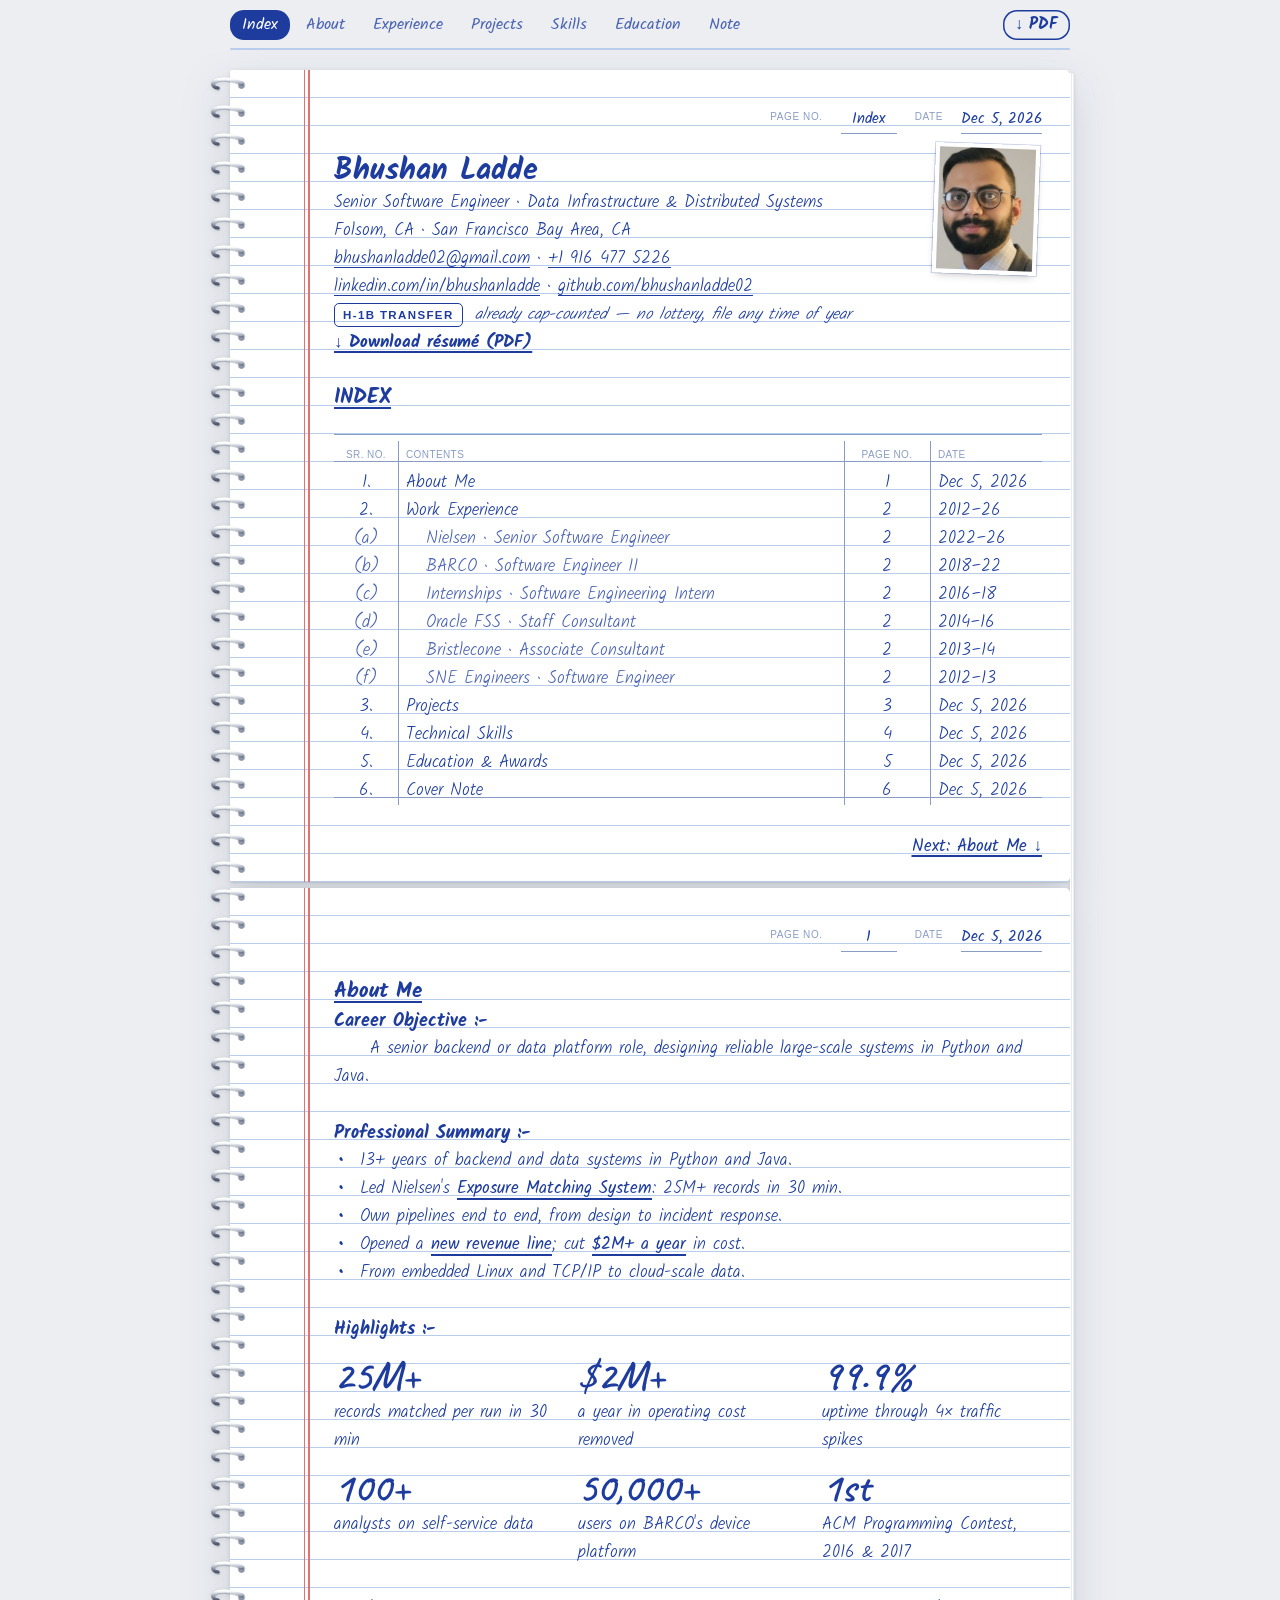
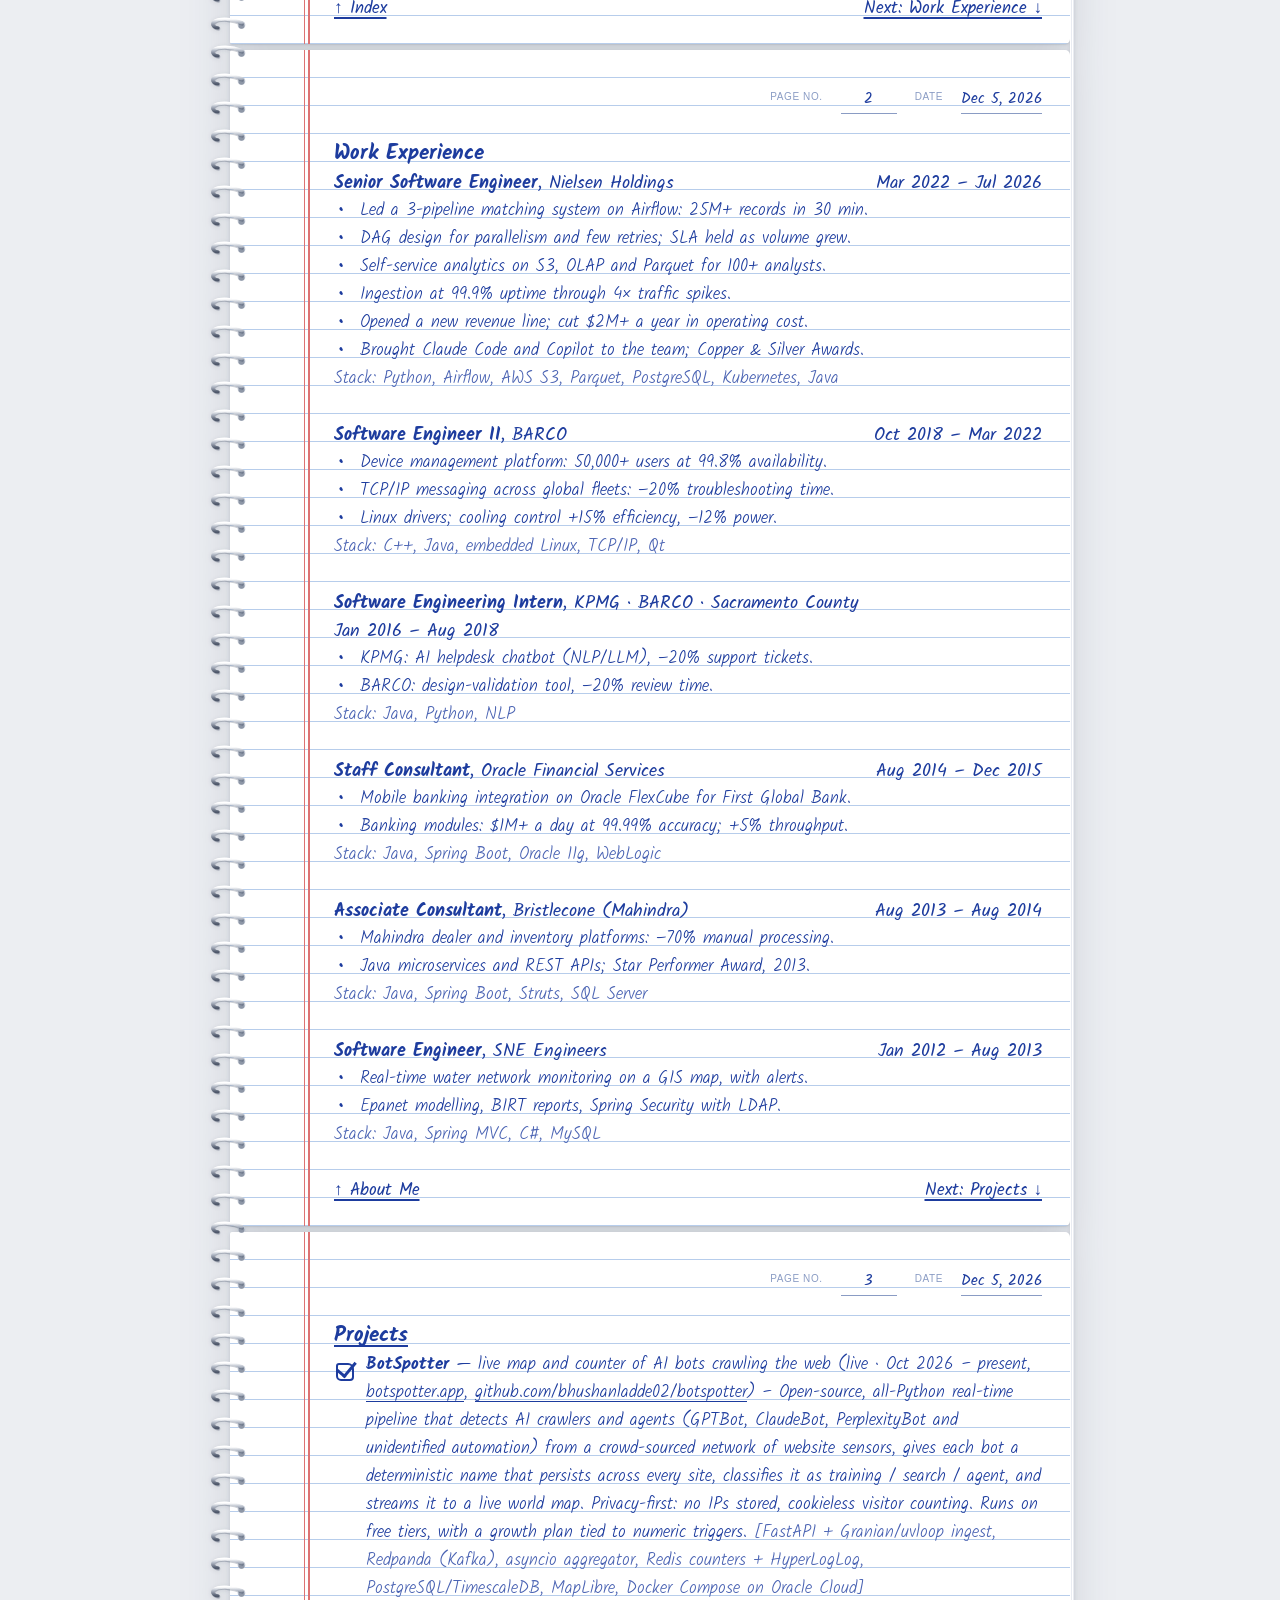
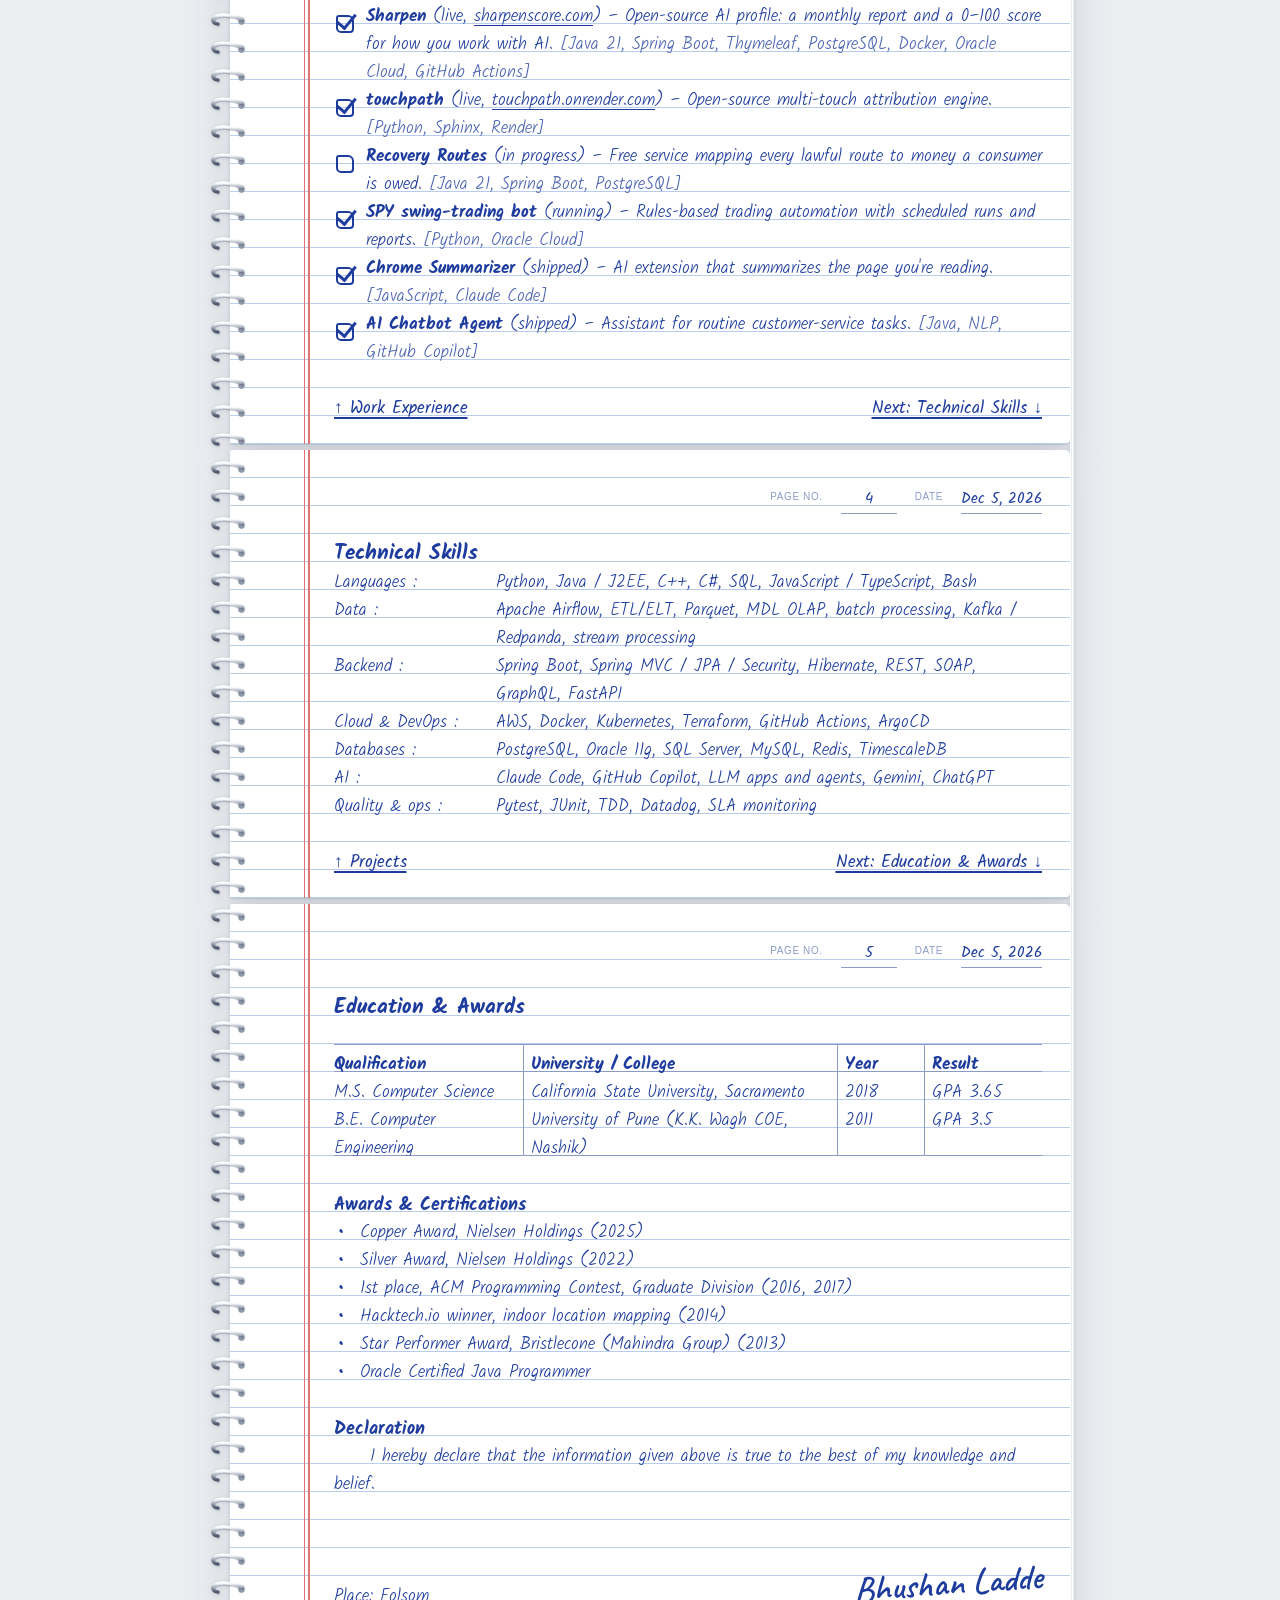
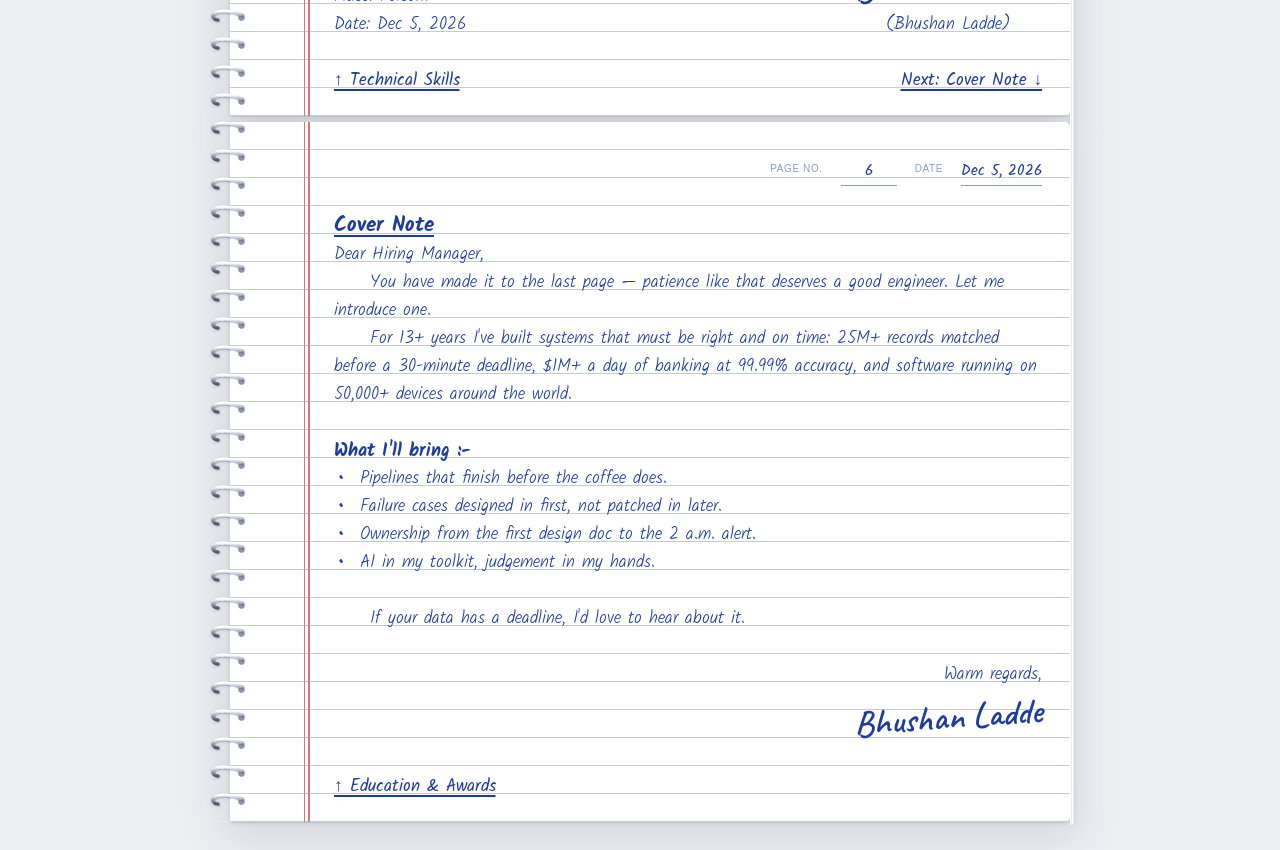
==== commit 2438daed: "Add BotSpotter; machine-readable text, structured data, link previews" ====
--- a/docs/index.html
+++ b/docs/index.html
@@ -4,7 +4,21 @@
 <meta charset="utf-8">
 <meta name="viewport" content="width=device-width, initial-scale=1, viewport-fit=cover">
 <title>Bhushan Ladde Résumé</title>
-<meta name="description" content="Bhushan Ladde — Senior Software Engineer · Data Infrastructure &amp; Distributed Systems. A résumé written in an old-school notebook.">
+<meta name="description" content="Bhushan Ladde — Senior Software Engineer · Data Infrastructure &amp; Distributed Systems. 13+ years building enterprise-scale backend systems. Most recently I designed data pipelines that match 25M+ records in under 30 minutes at Nielsen. Based in Folsom, CA · San Francisco Bay Area, CA.">
+<link rel="canonical" href="https://bhushanladde02.github.io/bhushan.ladde/">
+<meta property="og:url" content="https://bhushanladde02.github.io/bhushan.ladde/">
+<meta property="og:image" content="https://bhushanladde02.github.io/bhushan.ladde/headshot.jpg">
+<meta property="og:image:alt" content="Bhushan Ladde">
+<meta property="og:type" content="profile">
+<meta property="og:title" content="Bhushan Ladde — Senior Software Engineer">
+<meta property="og:description" content="Bhushan Ladde — Senior Software Engineer · Data Infrastructure &amp; Distributed Systems. 13+ years building enterprise-scale backend systems. Most recently I designed data pipelines that match 25M+ records in under 30 minutes at Nielsen. Based in Folsom, CA · San Francisco Bay Area, CA.">
+<meta property="profile:first_name" content="Bhushan">
+<meta property="profile:last_name" content="Ladde">
+<meta name="twitter:card" content="summary">
+<meta name="twitter:title" content="Bhushan Ladde — Senior Software Engineer">
+<meta name="twitter:description" content="Bhushan Ladde — Senior Software Engineer · Data Infrastructure &amp; Distributed Systems. 13+ years building enterprise-scale backend systems. Most recently I designed data pipelines that match 25M+ records in under 30 minutes at Nielsen. Based in Folsom, CA · San Francisco Bay Area, CA.">
+<meta name="author" content="Bhushan Ladde">
+<script type="application/ld+json">{"@context": "https://schema.org", "@type": "Person", "name": "Bhushan Ladde", "jobTitle": "Senior Software Engineer", "description": "13+ years building enterprise-scale backend systems. Most recently I designed data pipelines that match 25M+ records in under 30 minutes at Nielsen.", "email": "mailto:bhushanladde02@gmail.com", "url": "https://bhushanladde02.github.io/bhushan.ladde/", "sameAs": ["https://linkedin.com/in/bhushanladde", "https://github.com/bhushanladde02"], "address": {"@type": "PostalAddress", "addressLocality": "Folsom", "addressRegion": "CA", "addressCountry": "US"}, "alumniOf": [{"@type": "CollegeOrUniversity", "name": "California State University, Sacramento"}, {"@type": "CollegeOrUniversity", "name": "University of Pune (K.K. Wagh COE, Nashik)"}], "knowsAbout": ["Python", "Java / J2EE", "C++", "C#", "SQL", "JavaScript / TypeScript", "Bash", "Apache Airflow", "ETL/ELT", "Parquet", "MDL OLAP", "batch processing", "Kafka / Redpanda", "stream processing", "Spring Boot", "Spring MVC / JPA / Security", "Hibernate", "REST", "SOAP", "GraphQL", "FastAPI", "AWS", "Docker", "Kubernetes", "Terraform", "GitHub Actions", "ArgoCD", "PostgreSQL", "Oracle 11g", "SQL Server"], "hasOccupation": [{"@type": "Occupation", "name": "Senior Software Engineer", "description": "Nielsen Holdings, Mar 2022 – Jul 2026"}, {"@type": "Occupation", "name": "Software Engineer II", "description": "BARCO, Oct 2018 – Mar 2022"}, {"@type": "Occupation", "name": "Software Engineering Intern", "description": "KPMG · BARCO · Sacramento County, Jan 2016 – Aug 2018"}, {"@type": "Occupation", "name": "Staff Consultant", "description": "Oracle Financial Services, Aug 2014 – Dec 2015"}, {"@type": "Occupation", "name": "Associate Consultant", "description": "Bristlecone (Mahindra), Aug 2013 – Aug 2014"}, {"@type": "Occupation", "name": "Software Engineer", "description": "SNE Engineers, Jan 2012 – Aug 2013"}], "award": ["Copper Award, Nielsen Holdings (2025)", "Silver Award, Nielsen Holdings (2022)", "1st place, ACM Programming Contest, Graduate Division (2016, 2017)", "Hacktech.io winner, indoor location mapping (2014)", "Star Performer Award, Bristlecone (Mahindra Group) (2013)", "Oracle Certified Java Programmer"], "telephone": "+1 916 477 5226", "image": "https://bhushanladde02.github.io/bhushan.ladde/headshot.jpg"}</script>
 <link rel="stylesheet" href="style.css">
 </head>
 <body>
@@ -25,44 +39,44 @@
   <div class="binding" aria-hidden="true"></div>
   <div class="book" id="book">
     <section class="page" id="index" data-token="index" data-title="Index" aria-label="Index">
-      <div class="corner"><span class="lbl">Page No.</span><span class="val">Index</span><span class="lbl">Date</span><span class="val js-date">Oct 2026</span></div>
+      <div class="corner" aria-hidden="true"><span class="lbl">Page No.</span><i class="sep"> </i><span class="val">Index</span><i class="sep"> | </i><span class="lbl">Date</span><i class="sep"> </i><span class="val js-date">Oct 2026</span></div>
       <div class="lead"><img class="photo" src="headshot.jpg" alt="Bhushan Ladde" width="118" height="148"><h1 class="name">Bhushan Ladde</h1><p>Senior Software Engineer<span class="hl-rest"> · Data Infrastructure &amp; Distributed Systems</span></p><p>Folsom, CA · San Francisco Bay Area, CA</p><p><a href="mailto:bhushanladde02@gmail.com">bhushanladde02@gmail.com</a> · <a href="tel:+19164775226">+1 916 477 5226</a></p><p><a href="https://linkedin.com/in/bhushanladde" target="_blank" rel="noopener">linkedin.com/in/bhushanladde</a> · <a href="https://github.com/bhushanladde02" target="_blank" rel="noopener">github.com/bhushanladde02</a></p><p class="visa"><span class="stamp">H-1B transfer</span> <span class="visa-note">already cap-counted — no lottery, file any time of year</span></p><p class="dl"><a href="Bhushan_Ladde_Resume.pdf" download target="_blank" rel="noopener">↓ Download résumé (PDF)</a></p></div>
       <h2>INDEX</h2>
-      <nav class="idx" aria-label="Index"><div class="idx-row idx-head" aria-hidden="true"><span><i class="lg">Sr. No.</i><i class="sh">No.</i></span><span>Contents</span><span><i class="lg">Page No.</i><i class="sh">Page</i></span><span>Date</span></div><div class="idx-body"><a class="idx-row" href="#about"><span>1.</span><span>About Me</span><span class="pno">1</span><span class="js-date">Oct 2026</span></a><a class="idx-row" href="#experience"><span>2.</span><span>Work Experience</span><span class="pno">2</span><span>2012–26</span></a><a class="idx-row idx-sub" href="#role-nielsen"><span>(a)</span><span>Nielsen<i class="lg"> · Senior Software Engineer</i></span><span class="pno">2</span><span>2022–26</span></a><a class="idx-row idx-sub" href="#role-barco"><span>(b)</span><span>BARCO<i class="lg"> · Software Engineer II</i></span><span class="pno">2</span><span>2018–22</span></a><a class="idx-row idx-sub" href="#role-internships"><span>(c)</span><span>Internships<i class="lg"> · Software Engineering Intern</i></span><span class="pno">2</span><span>2016–18</span></a><a class="idx-row idx-sub" href="#role-oracle"><span>(d)</span><span>Oracle FSS<i class="lg"> · Staff Consultant</i></span><span class="pno">2</span><span>2014–16</span></a><a class="idx-row idx-sub" href="#role-bristlecone"><span>(e)</span><span>Bristlecone<i class="lg"> · Associate Consultant</i></span><span class="pno">2</span><span>2013–14</span></a><a class="idx-row idx-sub" href="#role-sne"><span>(f)</span><span>SNE Engineers<i class="lg"> · Software Engineer</i></span><span class="pno">2</span><span>2012–13</span></a><a class="idx-row" href="#projects"><span>3.</span><span>Projects</span><span class="pno">3</span><span class="js-date">Oct 2026</span></a><a class="idx-row" href="#skills"><span>4.</span><span>Technical Skills</span><span class="pno">4</span><span class="js-date">Oct 2026</span></a><a class="idx-row" href="#education"><span>5.</span><span>Education &amp; Awards</span><span class="pno">5</span><span class="js-date">Oct 2026</span></a><a class="idx-row" href="#note"><span>6.</span><span>Cover Note</span><span class="pno">6</span><span class="js-date">Oct 2026</span></a></div></nav>
+      <nav class="idx" aria-label="Index"><div class="idx-row idx-head" aria-hidden="true"><span><i class="lg">Sr. No.</i><i class="sh" data-t="No."></i></span><span>Contents</span><span><i class="lg">Page No.</i><i class="sh" data-t="Page"></i></span><span>Date</span></div><div class="idx-body"><a class="idx-row" href="#about"><span>1.</span><i class="sep"> </i><span>About Me</span><i class="sep"> | </i><span class="pno"><i class="sep">page </i>1</span><i class="sep"> | </i><span class="js-date">Oct 2026</span></a><a class="idx-row" href="#experience"><span>2.</span><i class="sep"> </i><span>Work Experience</span><i class="sep"> | </i><span class="pno"><i class="sep">page </i>2</span><i class="sep"> | </i><span>2012–26</span></a><a class="idx-row idx-sub" href="#role-nielsen"><span>(a)</span><i class="sep"> </i><span>Nielsen<i class="lg"> · Senior Software Engineer</i></span><i class="sep"> | </i><span class="pno"><i class="sep">page </i>2</span><i class="sep"> | </i><span>2022–26</span></a><a class="idx-row idx-sub" href="#role-barco"><span>(b)</span><i class="sep"> </i><span>BARCO<i class="lg"> · Software Engineer II</i></span><i class="sep"> | </i><span class="pno"><i class="sep">page </i>2</span><i class="sep"> | </i><span>2018–22</span></a><a class="idx-row idx-sub" href="#role-internships"><span>(c)</span><i class="sep"> </i><span>Internships<i class="lg"> · Software Engineering Intern</i></span><i class="sep"> | </i><span class="pno"><i class="sep">page </i>2</span><i class="sep"> | </i><span>2016–18</span></a><a class="idx-row idx-sub" href="#role-oracle"><span>(d)</span><i class="sep"> </i><span>Oracle FSS<i class="lg"> · Staff Consultant</i></span><i class="sep"> | </i><span class="pno"><i class="sep">page </i>2</span><i class="sep"> | </i><span>2014–16</span></a><a class="idx-row idx-sub" href="#role-bristlecone"><span>(e)</span><i class="sep"> </i><span>Bristlecone<i class="lg"> · Associate Consultant</i></span><i class="sep"> | </i><span class="pno"><i class="sep">page </i>2</span><i class="sep"> | </i><span>2013–14</span></a><a class="idx-row idx-sub" href="#role-sne"><span>(f)</span><i class="sep"> </i><span>SNE Engineers<i class="lg"> · Software Engineer</i></span><i class="sep"> | </i><span class="pno"><i class="sep">page </i>2</span><i class="sep"> | </i><span>2012–13</span></a><a class="idx-row" href="#projects"><span>3.</span><i class="sep"> </i><span>Projects</span><i class="sep"> | </i><span class="pno"><i class="sep">page </i>3</span><i class="sep"> | </i><span class="js-date">Oct 2026</span></a><a class="idx-row" href="#skills"><span>4.</span><i class="sep"> </i><span>Technical Skills</span><i class="sep"> | </i><span class="pno"><i class="sep">page </i>4</span><i class="sep"> | </i><span class="js-date">Oct 2026</span></a><a class="idx-row" href="#education"><span>5.</span><i class="sep"> </i><span>Education &amp; Awards</span><i class="sep"> | </i><span class="pno"><i class="sep">page </i>5</span><i class="sep"> | </i><span class="js-date">Oct 2026</span></a><a class="idx-row" href="#note"><span>6.</span><i class="sep"> </i><span>Cover Note</span><i class="sep"> | </i><span class="pno"><i class="sep">page </i>6</span><i class="sep"> | </i><span class="js-date">Oct 2026</span></a></div></nav>
       <div class="gap"></div><nav class="turn" aria-label="Sections"><a class="next" href="#about">Next: About Me ↓</a></nav>
     </section>
     <section class="page" id="about" data-token="about" data-title="About Me" aria-label="About Me">
-      <div class="corner"><span class="lbl">Page No.</span><span class="val">1</span><span class="lbl">Date</span><span class="val js-date">Oct 2026</span></div>
+      <div class="corner" aria-hidden="true"><span class="lbl">Page No.</span><i class="sep"> </i><span class="val">1</span><i class="sep"> | </i><span class="lbl">Date</span><i class="sep"> </i><span class="val js-date">Oct 2026</span></div>
       <h2>About Me</h2>
-      <h3>Career Objective :-</h3><p class="para">A senior backend or data platform role, designing reliable large-scale systems in Python and Java.</p><div class="gap"></div><h3>Professional Summary :-</h3><ul class="pts"><li>13+ years of backend and data systems in Python and Java.</li><li>Led Nielsen&#x27;s <mark>Exposure Matching System</mark>: 25M+ records in 30 min.</li><li>Own pipelines end to end, from design to incident response.</li><li>Opened a <mark>new revenue line</mark>; cut <mark>$2M+ a year</mark> in cost.</li><li>From embedded Linux and TCP/IP to cloud-scale data.</li></ul><div class="gap"></div><h3>Highlights :-</h3><div class="stats"><div class="stat"><b>25M+</b><span>records matched per run in 30 min</span></div><div class="stat"><b>$2M+</b><span>a year in operating cost removed</span></div><div class="stat"><b>99.9%</b><span>uptime through 4× traffic spikes</span></div><div class="stat"><b>100+</b><span>analysts on self-service data</span></div><div class="stat"><b>50,000+</b><span>users on BARCO&#x27;s device platform</span></div><div class="stat"><b>1st</b><span>ACM Programming Contest, 2016 &amp; 2017</span></div></div>
+      <h3>Career Objective :-</h3><p class="para">A senior backend or data platform role, designing reliable large-scale systems in Python and Java.</p><div class="gap"></div><h3>Professional Summary :-</h3><ul class="pts"><li>13+ years of backend and data systems in Python and Java.</li><li>Led Nielsen&#x27;s <mark>Exposure Matching System</mark>: 25M+ records in 30 min.</li><li>Own pipelines end to end, from design to incident response.</li><li>Opened a <mark>new revenue line</mark>; cut <mark>$2M+ a year</mark> in cost.</li><li>From embedded Linux and TCP/IP to cloud-scale data.</li></ul><div class="gap"></div><h3>Highlights :-</h3><div class="stats"><div class="stat"><b>25M+</b><i class="sep"> </i><span>records matched per run in 30 min</span></div><div class="stat"><b>$2M+</b><i class="sep"> </i><span>a year in operating cost removed</span></div><div class="stat"><b>99.9%</b><i class="sep"> </i><span>uptime through 4× traffic spikes</span></div><div class="stat"><b>100+</b><i class="sep"> </i><span>analysts on self-service data</span></div><div class="stat"><b>50,000+</b><i class="sep"> </i><span>users on BARCO&#x27;s device platform</span></div><div class="stat"><b>1st</b><i class="sep"> </i><span>ACM Programming Contest, 2016 &amp; 2017</span></div></div>
       <div class="gap"></div><nav class="turn" aria-label="Sections"><a class="prev" href="#index">↑ Index</a><a class="next" href="#experience">Next: Work Experience ↓</a></nav>
     </section>
     <section class="page" id="experience" data-token="experience" data-title="Work Experience" aria-label="Work Experience">
-      <div class="corner"><span class="lbl">Page No.</span><span class="val">2</span><span class="lbl">Date</span><span class="val js-date">Oct 2026</span></div>
+      <div class="corner" aria-hidden="true"><span class="lbl">Page No.</span><i class="sep"> </i><span class="val">2</span><i class="sep"> | </i><span class="lbl">Date</span><i class="sep"> </i><span class="val js-date">Oct 2026</span></div>
       <h2>Work Experience</h2>
-      <article class="role" id="role-nielsen"><h3><span>Senior Software Engineer<span class="co">, Nielsen Holdings</span></span><span class="when">Mar 2022 – Jul 2026</span></h3><ul class="pts"><li>Led a 3-pipeline matching system on Airflow: 25M+ records in 30 min.</li><li>DAG design for parallelism and few retries; SLA held as volume grew.</li><li>Self-service analytics on S3, OLAP and Parquet for 100+ analysts.</li><li>Ingestion at 99.9% uptime through 4× traffic spikes.</li><li>Opened a new revenue line; cut $2M+ a year in operating cost.</li><li>Brought Claude Code and Copilot to the team; Copper &amp; Silver Awards.</li></ul><p class="tech">Stack: Python, Airflow, AWS S3, Parquet, PostgreSQL, Kubernetes, Java</p></article><article class="role" id="role-barco"><h3><span>Software Engineer II<span class="co">, BARCO</span></span><span class="when">Oct 2018 – Mar 2022</span></h3><ul class="pts"><li>Device management platform: 50,000+ users at 99.8% availability.</li><li>TCP/IP messaging across global fleets: −20% troubleshooting time.</li><li>Linux drivers; cooling control +15% efficiency, −12% power.</li></ul><p class="tech">Stack: C++, Java, embedded Linux, TCP/IP, Qt</p></article><article class="role" id="role-internships"><h3><span>Software Engineering Intern<span class="co">, KPMG · BARCO · Sacramento County</span></span><span class="when">Jan 2016 – Aug 2018</span></h3><ul class="pts"><li>KPMG: AI helpdesk chatbot (NLP/LLM), −20% support tickets.</li><li>BARCO: design-validation tool, −20% review time.</li></ul><p class="tech">Stack: Java, Python, NLP</p></article><article class="role" id="role-oracle"><h3><span>Staff Consultant<span class="co">, Oracle Financial Services</span></span><span class="when">Aug 2014 – Dec 2015</span></h3><ul class="pts"><li>Mobile banking integration on Oracle FlexCube for First Global Bank.</li><li>Banking modules: $1M+ a day at 99.99% accuracy; +5% throughput.</li></ul><p class="tech">Stack: Java, Spring Boot, Oracle 11g, WebLogic</p></article><article class="role" id="role-bristlecone"><h3><span>Associate Consultant<span class="co">, Bristlecone (Mahindra)</span></span><span class="when">Aug 2013 – Aug 2014</span></h3><ul class="pts"><li>Mahindra dealer and inventory platforms: −70% manual processing.</li><li>Java microservices and REST APIs; Star Performer Award, 2013.</li></ul><p class="tech">Stack: Java, Spring Boot, Struts, SQL Server</p></article><article class="role" id="role-sne"><h3><span>Software Engineer<span class="co">, SNE Engineers</span></span><span class="when">Jan 2012 – Aug 2013</span></h3><ul class="pts"><li>Real-time water network monitoring on a GIS map, with alerts.</li><li>Epanet modelling, BIRT reports, Spring Security with LDAP.</li></ul><p class="tech">Stack: Java, Spring MVC, C#, MySQL</p></article>
+      <article class="role" id="role-nielsen"><h3><span>Senior Software Engineer<span class="co">, Nielsen Holdings</span></span><i class="sep"> | </i><span class="when">Mar 2022 – Jul 2026</span></h3><ul class="pts"><li>Led a 3-pipeline matching system on Airflow: 25M+ records in 30 min.</li><li>DAG design for parallelism and few retries; SLA held as volume grew.</li><li>Self-service analytics on S3, OLAP and Parquet for 100+ analysts.</li><li>Ingestion at 99.9% uptime through 4× traffic spikes.</li><li>Opened a new revenue line; cut $2M+ a year in operating cost.</li><li>Brought Claude Code and Copilot to the team; Copper &amp; Silver Awards.</li></ul><p class="tech">Stack: Python, Airflow, AWS S3, Parquet, PostgreSQL, Kubernetes, Java</p></article><article class="role" id="role-barco"><h3><span>Software Engineer II<span class="co">, BARCO</span></span><i class="sep"> | </i><span class="when">Oct 2018 – Mar 2022</span></h3><ul class="pts"><li>Device management platform: 50,000+ users at 99.8% availability.</li><li>TCP/IP messaging across global fleets: −20% troubleshooting time.</li><li>Linux drivers; cooling control +15% efficiency, −12% power.</li></ul><p class="tech">Stack: C++, Java, embedded Linux, TCP/IP, Qt</p></article><article class="role" id="role-internships"><h3><span>Software Engineering Intern<span class="co">, KPMG · BARCO · Sacramento County</span></span><i class="sep"> | </i><span class="when">Jan 2016 – Aug 2018</span></h3><ul class="pts"><li>KPMG: AI helpdesk chatbot (NLP/LLM), −20% support tickets.</li><li>BARCO: design-validation tool, −20% review time.</li></ul><p class="tech">Stack: Java, Python, NLP</p></article><article class="role" id="role-oracle"><h3><span>Staff Consultant<span class="co">, Oracle Financial Services</span></span><i class="sep"> | </i><span class="when">Aug 2014 – Dec 2015</span></h3><ul class="pts"><li>Mobile banking integration on Oracle FlexCube for First Global Bank.</li><li>Banking modules: $1M+ a day at 99.99% accuracy; +5% throughput.</li></ul><p class="tech">Stack: Java, Spring Boot, Oracle 11g, WebLogic</p></article><article class="role" id="role-bristlecone"><h3><span>Associate Consultant<span class="co">, Bristlecone (Mahindra)</span></span><i class="sep"> | </i><span class="when">Aug 2013 – Aug 2014</span></h3><ul class="pts"><li>Mahindra dealer and inventory platforms: −70% manual processing.</li><li>Java microservices and REST APIs; Star Performer Award, 2013.</li></ul><p class="tech">Stack: Java, Spring Boot, Struts, SQL Server</p></article><article class="role" id="role-sne"><h3><span>Software Engineer<span class="co">, SNE Engineers</span></span><i class="sep"> | </i><span class="when">Jan 2012 – Aug 2013</span></h3><ul class="pts"><li>Real-time water network monitoring on a GIS map, with alerts.</li><li>Epanet modelling, BIRT reports, Spring Security with LDAP.</li></ul><p class="tech">Stack: Java, Spring MVC, C#, MySQL</p></article>
       <div class="gap"></div><nav class="turn" aria-label="Sections"><a class="prev" href="#about">↑ About Me</a><a class="next" href="#projects">Next: Projects ↓</a></nav>
     </section>
     <section class="page" id="projects" data-token="projects" data-title="Projects" aria-label="Projects">
-      <div class="corner"><span class="lbl">Page No.</span><span class="val">3</span><span class="lbl">Date</span><span class="val js-date">Oct 2026</span></div>
+      <div class="corner" aria-hidden="true"><span class="lbl">Page No.</span><i class="sep"> </i><span class="val">3</span><i class="sep"> | </i><span class="lbl">Date</span><i class="sep"> </i><span class="val js-date">Oct 2026</span></div>
       <h2>Projects</h2>
-      <ul class="projects"><li><span class="box done" aria-label="Done"></span><b>Sharpen</b> (live, <a href="https://sharpenscore.com" target="_blank" rel="noopener">sharpenscore.com</a>) – Open-source AI profile: a monthly report and a 0–100 score for how you work with AI. <span class="tech">[Java 21, Spring Boot, Thymeleaf, PostgreSQL, Docker, Oracle Cloud, GitHub Actions]</span></li><li><span class="box done" aria-label="Done"></span><b>touchpath</b> (live, <a href="https://touchpath.onrender.com" target="_blank" rel="noopener">touchpath.onrender.com</a>) – Open-source multi-touch attribution engine. <span class="tech">[Python, Sphinx, Render]</span></li><li><span class="box" aria-label="In progress"></span><b>Recovery Routes</b> (in progress) – Free service mapping every lawful route to money a consumer is owed. <span class="tech">[Java 21, Spring Boot, PostgreSQL]</span></li><li><span class="box done" aria-label="Done"></span><b>SPY swing-trading bot</b> (running) – Rules-based trading automation with scheduled runs and reports. <span class="tech">[Python, Oracle Cloud]</span></li><li><span class="box done" aria-label="Done"></span><b>Chrome Summarizer</b> (shipped) – AI extension that summarizes the page you&#x27;re reading. <span class="tech">[JavaScript, Claude Code]</span></li><li><span class="box done" aria-label="Done"></span><b>AI Chatbot Agent</b> (shipped) – Assistant for routine customer-service tasks. <span class="tech">[Java, NLP, GitHub Copilot]</span></li></ul>
+      <ul class="projects"><li><span class="box done" aria-label="Done"></span><b>BotSpotter</b> — live map and counter of AI bots crawling the web (live · Oct 2026 – present, <a href="https://botspotter.app/" target="_blank" rel="noopener">botspotter.app</a>, <a href="https://github.com/bhushanladde02/botspotter" target="_blank" rel="noopener">github.com/bhushanladde02/botspotter</a>) – Open-source, all-Python real-time pipeline that detects AI crawlers and agents (GPTBot, ClaudeBot, PerplexityBot and unidentified automation) from a crowd-sourced network of website sensors, gives each bot a deterministic name that persists across every site, classifies it as training / search / agent, and streams it to a live world map. Privacy-first: no IPs stored, cookieless visitor counting. Runs on free tiers, with a growth plan tied to numeric triggers. <span class="tech">[FastAPI + Granian/uvloop ingest, Redpanda (Kafka), asyncio aggregator, Redis counters + HyperLogLog, PostgreSQL/TimescaleDB, MapLibre, Docker Compose on Oracle Cloud]</span></li><li><span class="box done" aria-label="Done"></span><b>Sharpen</b> (live, <a href="https://sharpenscore.com" target="_blank" rel="noopener">sharpenscore.com</a>) – Open-source AI profile: a monthly report and a 0–100 score for how you work with AI. <span class="tech">[Java 21, Spring Boot, Thymeleaf, PostgreSQL, Docker, Oracle Cloud, GitHub Actions]</span></li><li><span class="box done" aria-label="Done"></span><b>touchpath</b> (live, <a href="https://touchpath.onrender.com" target="_blank" rel="noopener">touchpath.onrender.com</a>) – Open-source multi-touch attribution engine. <span class="tech">[Python, Sphinx, Render]</span></li><li><span class="box" aria-label="In progress"></span><b>Recovery Routes</b> (in progress) – Free service mapping every lawful route to money a consumer is owed. <span class="tech">[Java 21, Spring Boot, PostgreSQL]</span></li><li><span class="box done" aria-label="Done"></span><b>SPY swing-trading bot</b> (running) – Rules-based trading automation with scheduled runs and reports. <span class="tech">[Python, Oracle Cloud]</span></li><li><span class="box done" aria-label="Done"></span><b>Chrome Summarizer</b> (shipped) – AI extension that summarizes the page you&#x27;re reading. <span class="tech">[JavaScript, Claude Code]</span></li><li><span class="box done" aria-label="Done"></span><b>AI Chatbot Agent</b> (shipped) – Assistant for routine customer-service tasks. <span class="tech">[Java, NLP, GitHub Copilot]</span></li></ul>
       <div class="gap"></div><nav class="turn" aria-label="Sections"><a class="prev" href="#experience">↑ Work Experience</a><a class="next" href="#skills">Next: Technical Skills ↓</a></nav>
     </section>
     <section class="page" id="skills" data-token="skills" data-title="Technical Skills" aria-label="Technical Skills">
-      <div class="corner"><span class="lbl">Page No.</span><span class="val">4</span><span class="lbl">Date</span><span class="val js-date">Oct 2026</span></div>
+      <div class="corner" aria-hidden="true"><span class="lbl">Page No.</span><i class="sep"> </i><span class="val">4</span><i class="sep"> | </i><span class="lbl">Date</span><i class="sep"> </i><span class="val js-date">Oct 2026</span></div>
       <h2>Technical Skills</h2>
-      <dl class="kv"><dt>Languages</dt><dd>Python, Java / J2EE, C++, C#, SQL, JavaScript / TypeScript, Bash</dd><dt>Data</dt><dd>Apache Airflow, ETL/ELT, Parquet, MDL OLAP, batch processing</dd><dt>Backend</dt><dd>Spring Boot, Spring MVC / JPA / Security, Hibernate, REST, SOAP, GraphQL</dd><dt>Cloud &amp; DevOps</dt><dd>AWS, Docker, Kubernetes, Terraform, GitHub Actions, ArgoCD</dd><dt>Databases</dt><dd>PostgreSQL, Oracle 11g, SQL Server, MySQL</dd><dt>AI</dt><dd>Claude Code, GitHub Copilot, LLM apps and agents, Gemini, ChatGPT</dd><dt>Quality &amp; ops</dt><dd>Pytest, JUnit, TDD, Datadog, SLA monitoring</dd></dl>
+      <dl class="kv"><dt>Languages</dt><dd>Python, Java / J2EE, C++, C#, SQL, JavaScript / TypeScript, Bash</dd><dt>Data</dt><dd>Apache Airflow, ETL/ELT, Parquet, MDL OLAP, batch processing, Kafka / Redpanda, stream processing</dd><dt>Backend</dt><dd>Spring Boot, Spring MVC / JPA / Security, Hibernate, REST, SOAP, GraphQL, FastAPI</dd><dt>Cloud &amp; DevOps</dt><dd>AWS, Docker, Kubernetes, Terraform, GitHub Actions, ArgoCD</dd><dt>Databases</dt><dd>PostgreSQL, Oracle 11g, SQL Server, MySQL, Redis, TimescaleDB</dd><dt>AI</dt><dd>Claude Code, GitHub Copilot, LLM apps and agents, Gemini, ChatGPT</dd><dt>Quality &amp; ops</dt><dd>Pytest, JUnit, TDD, Datadog, SLA monitoring</dd></dl>
       <div class="gap"></div><nav class="turn" aria-label="Sections"><a class="prev" href="#projects">↑ Projects</a><a class="next" href="#education">Next: Education &amp; Awards ↓</a></nav>
     </section>
     <section class="page" id="education" data-token="education" data-title="Education &amp; Awards" aria-label="Education &amp; Awards">
-      <div class="corner"><span class="lbl">Page No.</span><span class="val">5</span><span class="lbl">Date</span><span class="val js-date">Oct 2026</span></div>
+      <div class="corner" aria-hidden="true"><span class="lbl">Page No.</span><i class="sep"> </i><span class="val">5</span><i class="sep"> | </i><span class="lbl">Date</span><i class="sep"> </i><span class="val js-date">Oct 2026</span></div>
       <h2>Education &amp; Awards</h2>
-      <div class="table-wrap"><div class="edu" role="table" aria-label="Educational qualifications"><div class="edu-row edu-head" role="row"><span role="columnheader"><i>Qualification</i></span><span role="columnheader"><i>University / College</i></span><span role="columnheader"><i>Year</i></span><span role="columnheader"><i>Result</i></span></div><div class="edu-row" role="row"><span role="cell"><i>M.S. Computer Science</i></span><span role="cell"><i>California State University, Sacramento</i></span><span role="cell"><i>2018</i></span><span role="cell"><i>GPA 3.65</i></span></div><div class="edu-row" role="row"><span role="cell"><i>B.E. Computer Engineering</i></span><span role="cell"><i>University of Pune (K.K. Wagh COE, Nashik)</i></span><span role="cell"><i>2011</i></span><span role="cell"><i>GPA 3.5</i></span></div></div></div><div class="gap"></div><h3>Awards &amp; Certifications</h3><ul class="pts"><li>Copper Award, Nielsen Holdings (2025)</li><li>Silver Award, Nielsen Holdings (2022)</li><li>1st place, ACM Programming Contest, Graduate Division (2016, 2017)</li><li>Hacktech.io winner, indoor location mapping (2014)</li><li>Star Performer Award, Bristlecone (Mahindra Group) (2013)</li><li>Oracle Certified Java Programmer</li></ul><div class="gap"></div><h3>Declaration</h3><p class="para">I hereby declare that the information given above is true to the best of my knowledge and belief.</p><div class="gap"></div><div class="gap"></div><div class="sign"><div><p>Place: Folsom</p><p>Date: <span class="js-date">Oct 2026</span></p></div><div class="sig"><p class="scrawl">Bhushan Ladde</p><p>(Bhushan Ladde)</p></div></div>
+      <div class="table-wrap"><div class="edu" role="table" aria-label="Educational qualifications"><div class="edu-row edu-head" role="row"><span role="columnheader"><i>Qualification</i></span><i class="sep"> | </i><span role="columnheader"><i>University / College</i></span><i class="sep"> | </i><span role="columnheader"><i>Year</i></span><i class="sep"> | </i><span role="columnheader"><i>Result</i></span></div><div class="edu-row" role="row"><span role="cell"><i>M.S. Computer Science</i></span><i class="sep"> | </i><span role="cell"><i>California State University, Sacramento</i></span><i class="sep"> | </i><span role="cell"><i>2018</i></span><i class="sep"> | </i><span role="cell"><i>GPA 3.65</i></span></div><div class="edu-row" role="row"><span role="cell"><i>B.E. Computer Engineering</i></span><i class="sep"> | </i><span role="cell"><i>University of Pune (K.K. Wagh COE, Nashik)</i></span><i class="sep"> | </i><span role="cell"><i>2011</i></span><i class="sep"> | </i><span role="cell"><i>GPA 3.5</i></span></div></div></div><div class="gap"></div><h3>Awards &amp; Certifications</h3><ul class="pts"><li>Copper Award, Nielsen Holdings (2025)</li><li>Silver Award, Nielsen Holdings (2022)</li><li>1st place, ACM Programming Contest, Graduate Division (2016, 2017)</li><li>Hacktech.io winner, indoor location mapping (2014)</li><li>Star Performer Award, Bristlecone (Mahindra Group) (2013)</li><li>Oracle Certified Java Programmer</li></ul><div class="gap"></div><h3>Declaration</h3><p class="para">I hereby declare that the information given above is true to the best of my knowledge and belief.</p><div class="gap"></div><div class="gap"></div><div class="sign"><div><p>Place: Folsom</p><p>Date: <span class="js-date">Oct 2026</span></p></div><div class="sig"><p class="scrawl">Bhushan Ladde</p><p>(Bhushan Ladde)</p></div></div>
       <div class="gap"></div><nav class="turn" aria-label="Sections"><a class="prev" href="#skills">↑ Technical Skills</a><a class="next" href="#note">Next: Cover Note ↓</a></nav>
     </section>
     <section class="page" id="note" data-token="note" data-title="Cover Note" aria-label="Cover Note">
-      <div class="corner"><span class="lbl">Page No.</span><span class="val">6</span><span class="lbl">Date</span><span class="val js-date">Oct 2026</span></div>
+      <div class="corner" aria-hidden="true"><span class="lbl">Page No.</span><i class="sep"> </i><span class="val">6</span><i class="sep"> | </i><span class="lbl">Date</span><i class="sep"> </i><span class="val js-date">Oct 2026</span></div>
       <h2>Cover Note</h2>
       <p>Dear Hiring Manager,</p><p class="para">You have made it to the last page — patience like that deserves a good engineer. Let me introduce one.</p><p class="para">For 13+ years I&#x27;ve built systems that must be right and on time: 25M+ records matched before a 30-minute deadline, $1M+ a day of banking at 99.99% accuracy, and software running on 50,000+ devices around the world.</p><div class="gap"></div><h3>What I&#x27;ll bring :-</h3><ul class="pts"><li>Pipelines that finish before the coffee does.</li><li>Failure cases designed in first, not patched in later.</li><li>Ownership from the first design doc to the 2 a.m. alert.</li><li>AI in my toolkit, judgement in my hands.</li></ul><div class="gap"></div><p class="para">If your data has a deadline, I&#x27;d love to hear about it.</p><div class="note-sign"><p>Warm regards,</p><p class="scrawl">Bhushan Ladde</p></div>
       <div class="gap"></div><nav class="turn" aria-label="Sections"><a class="prev" href="#education">↑ Education &amp; Awards</a></nav>
--- a/docs/style.css
+++ b/docs/style.css
@@ -92,14 +92,17 @@
 a.idx-row:hover{background:rgba(29,60,158,.05)}
 .idx-row > span{padding:0 8px;box-shadow:inset 1px 0 0 var(--print);white-space:nowrap;overflow:hidden;text-overflow:ellipsis}
 .idx-row > span:first-child{box-shadow:none;text-align:center}
-.idx-row > span:nth-child(3){text-align:center}
+.idx-row > span:nth-of-type(3){text-align:center}
 .idx-head > span{font-family:var(--printface);font-size:10px;letter-spacing:.04em;text-transform:uppercase;color:var(--print);top:var(--n-lbl);text-overflow:clip}
 .idx-head .sh{display:none}
 .idx-head i,.idx-row i{font-style:normal}
+/* text kept for machines and screen readers, hidden on screen */
+.sep{position:absolute;width:1px;height:1px;margin:-1px;padding:0;border:0;overflow:hidden;clip-path:inset(50%);white-space:pre}
+.idx-head .sh::before{content:attr(data-t)}
 @media (max-width:640px){.idx-sub .lg{display:none}}
 .idx-head{box-shadow:inset 0 1px 0 var(--print),inset 0 -1px 0 var(--print)}
 .idx-body{box-shadow:inset 0 -1px 0 var(--print)}
-@media (max-width:640px){.idx-row{grid-template-columns:38px 1fr 48px}.idx-row > span:nth-child(4){display:none}.idx-row > span{padding:0 4px}.idx-head .lg{display:none}.idx-head .sh{display:inline}}
+@media (max-width:640px){.idx-row{grid-template-columns:38px 1fr 48px}.idx-row > span:nth-of-type(4){display:none}.idx-row > span{padding:0 4px}.idx-head .lg{display:none}.idx-head .sh{display:inline}}
 
 /* work authorization, inked like a rubber stamp (outline takes no space, so the line stays on its rule) */
 .visa{white-space:normal}
@@ -173,7 +176,7 @@
 h3 .when{font-weight:400}
 h3 .co{font-weight:400}
 .role + .role{margin-top:var(--u)}
-.idx-sub > span:nth-child(2){padding-left:28px;color:var(--ink-soft)}
+.idx-sub > span:nth-of-type(2){padding-left:28px;color:var(--ink-soft)}
 .idx-sub > span:first-child{color:var(--ink-soft)}
 
 /* bar under the page: always shows where you can go */
@@ -226,4 +229,4 @@
 
 /* foot of each sheet: what comes next, further down */
 .turn a{font-size:17px}
-.idx-sub > span:nth-child(2){padding-left:28px}
+.idx-sub > span:nth-of-type(2){padding-left:28px}
